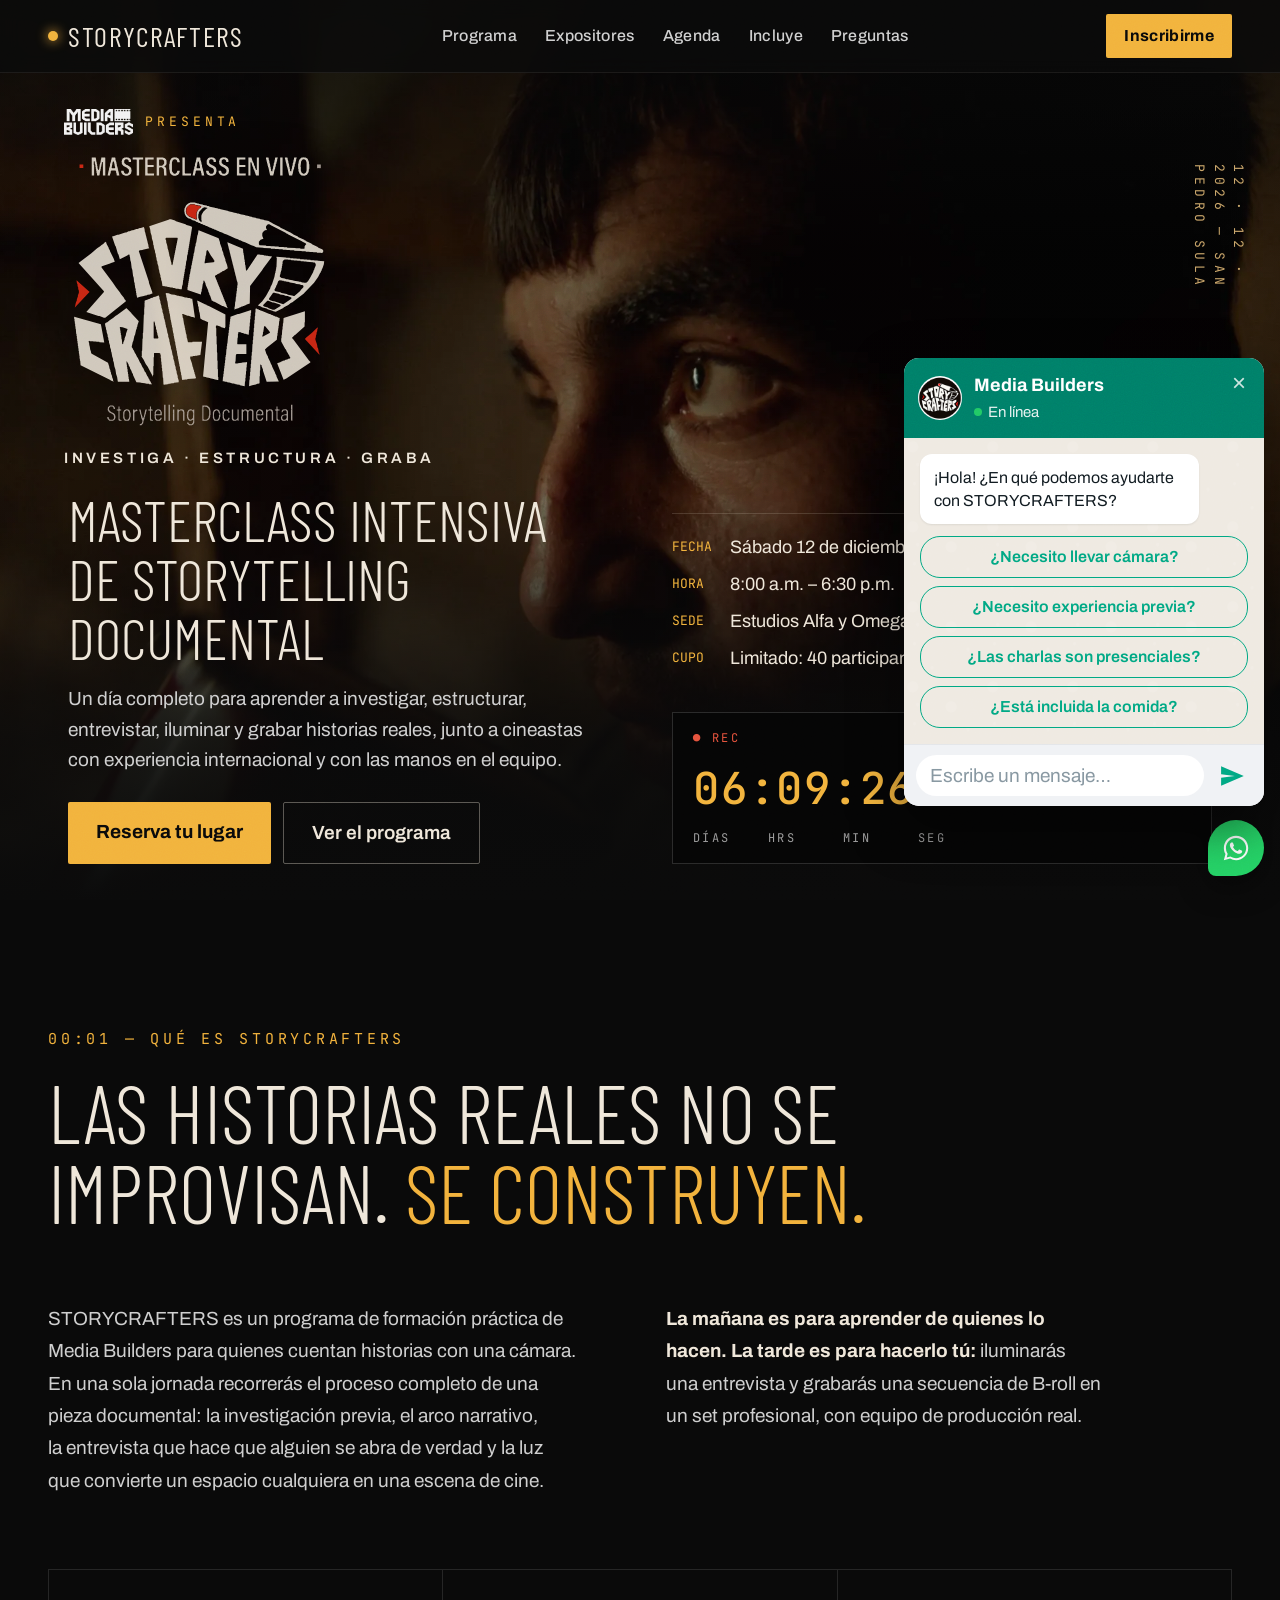
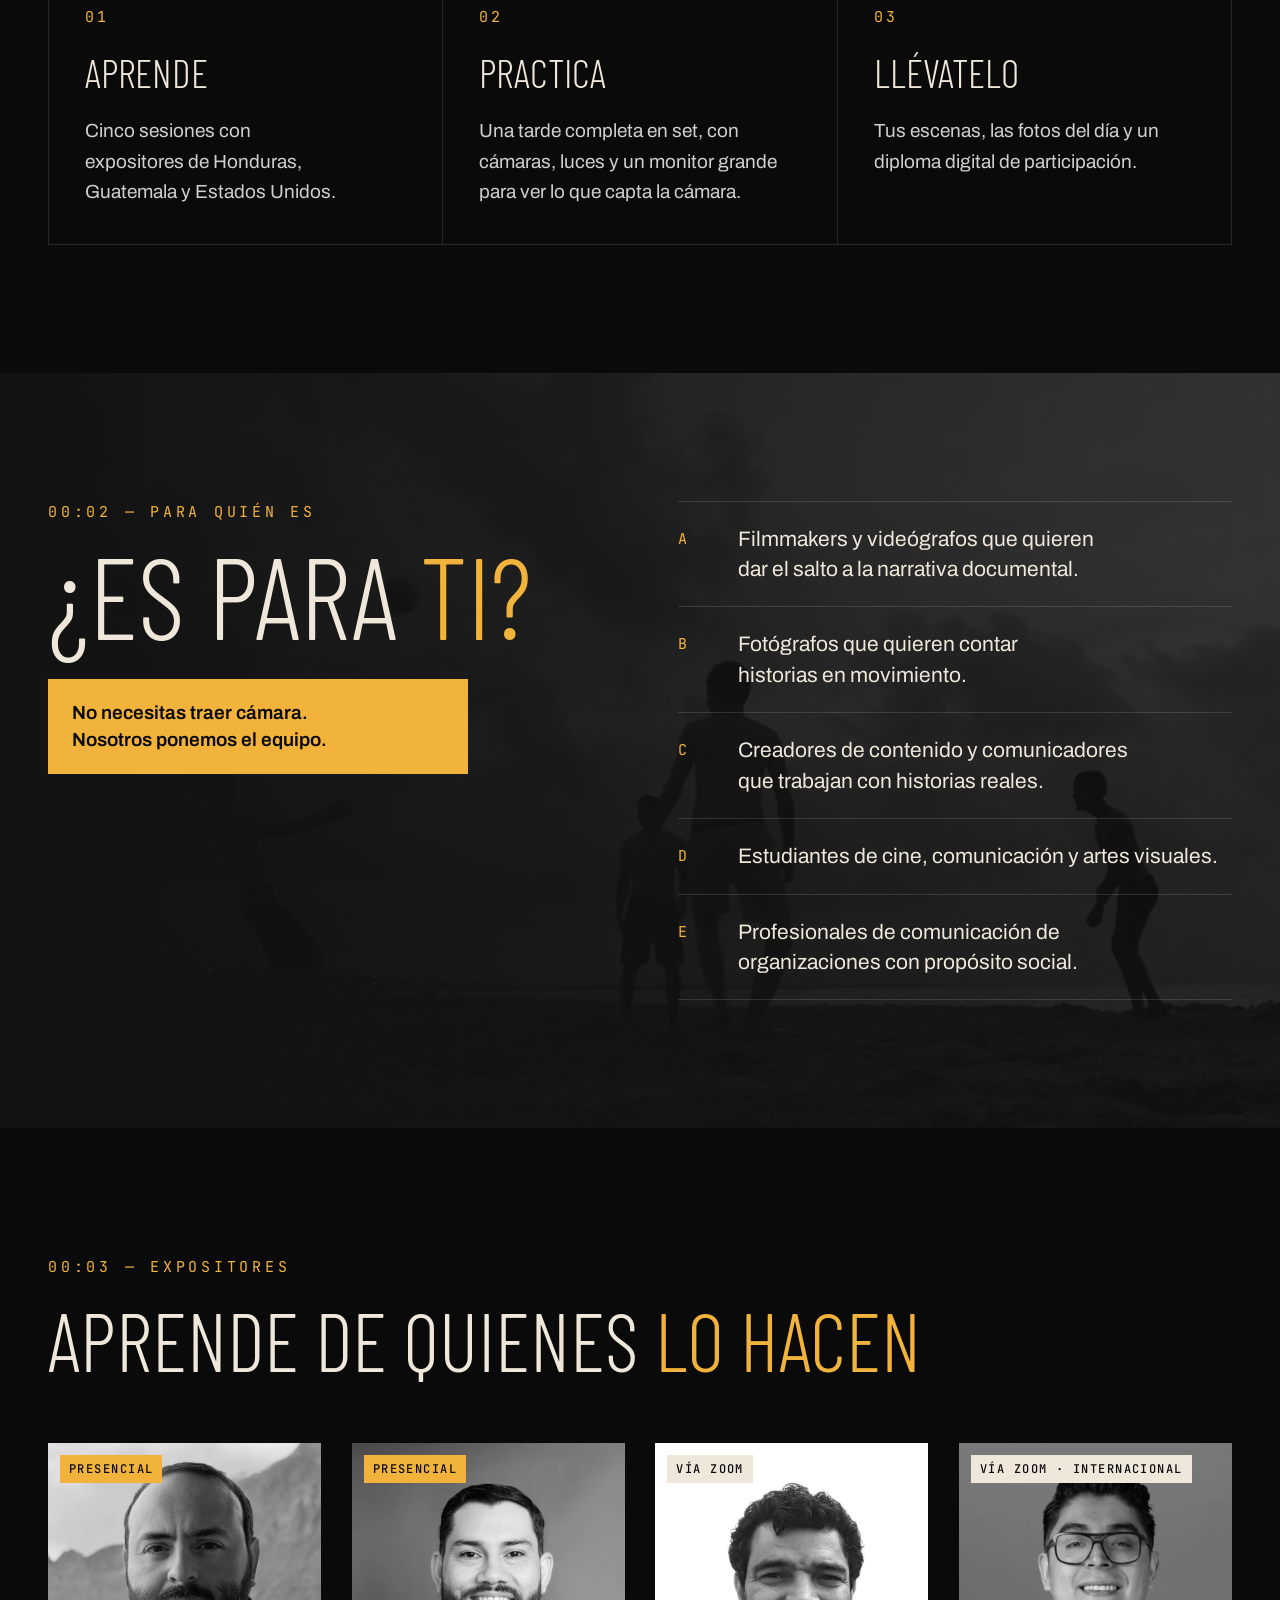
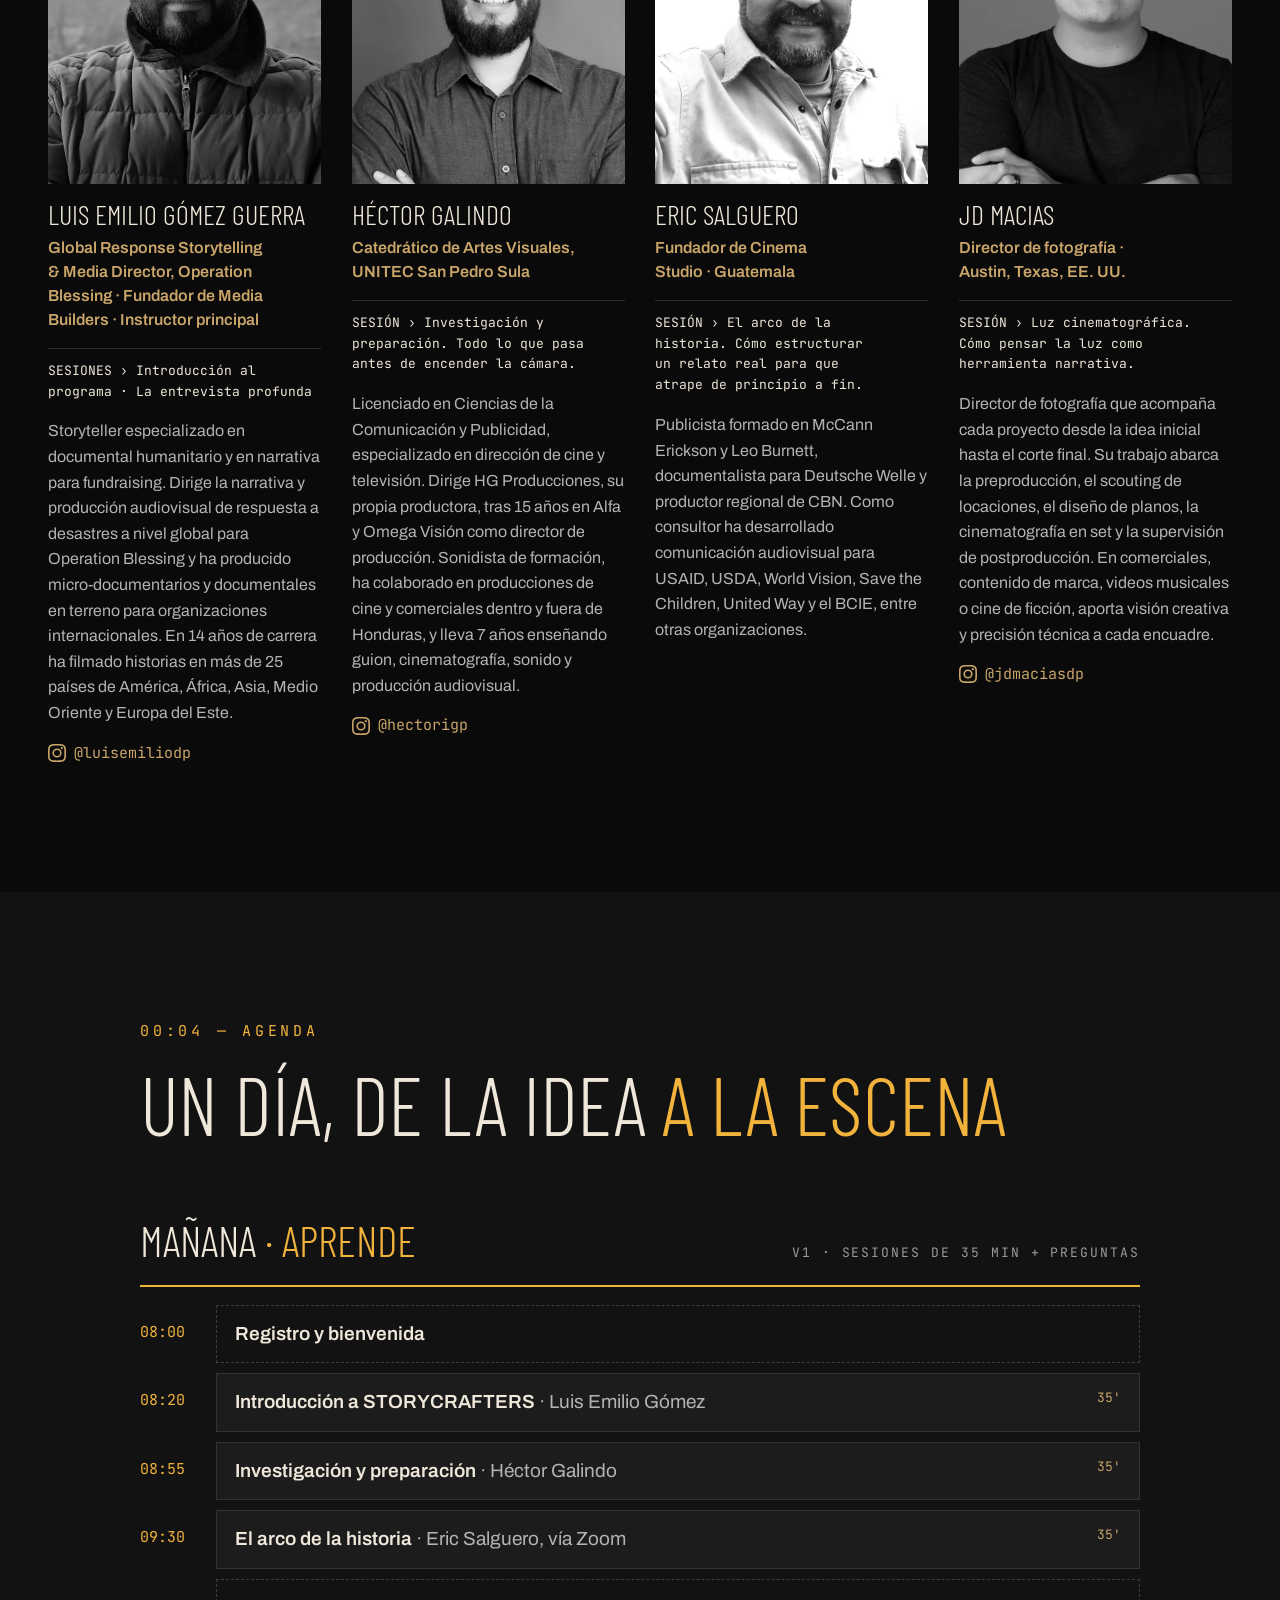
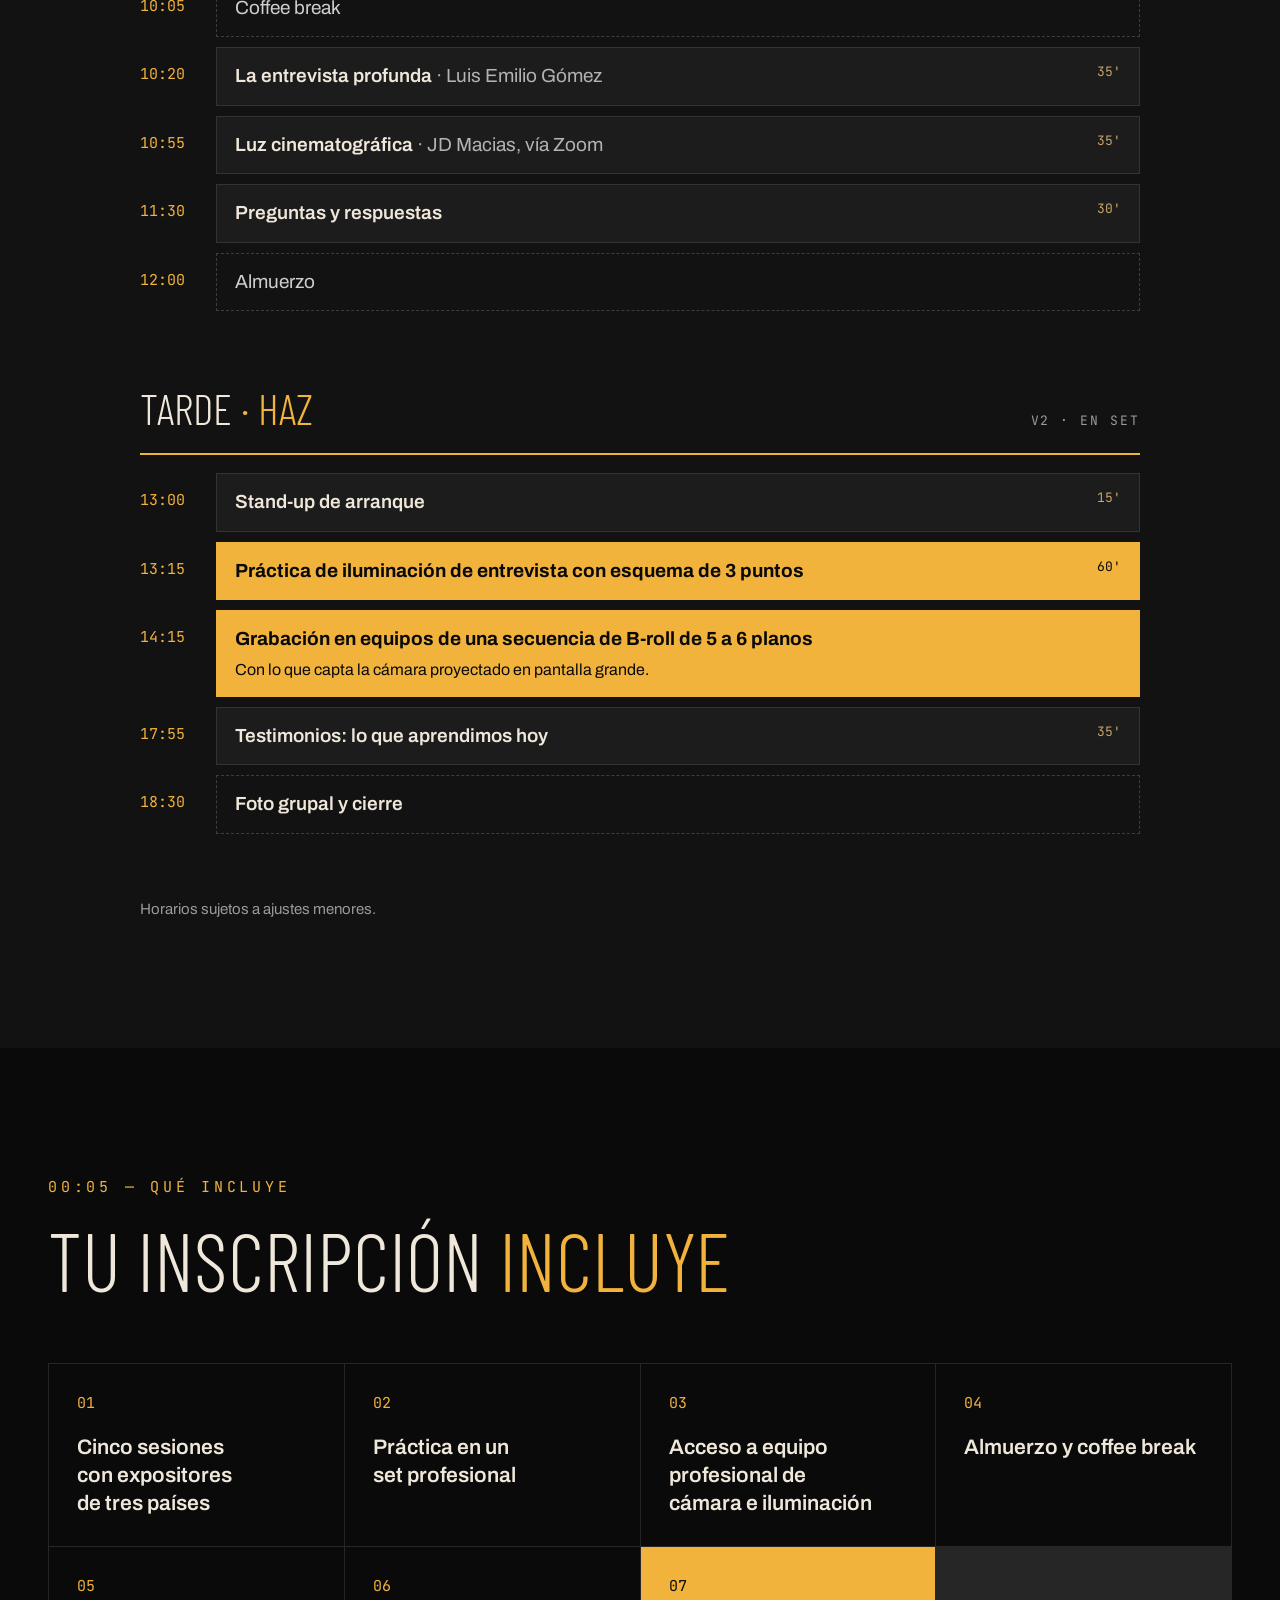
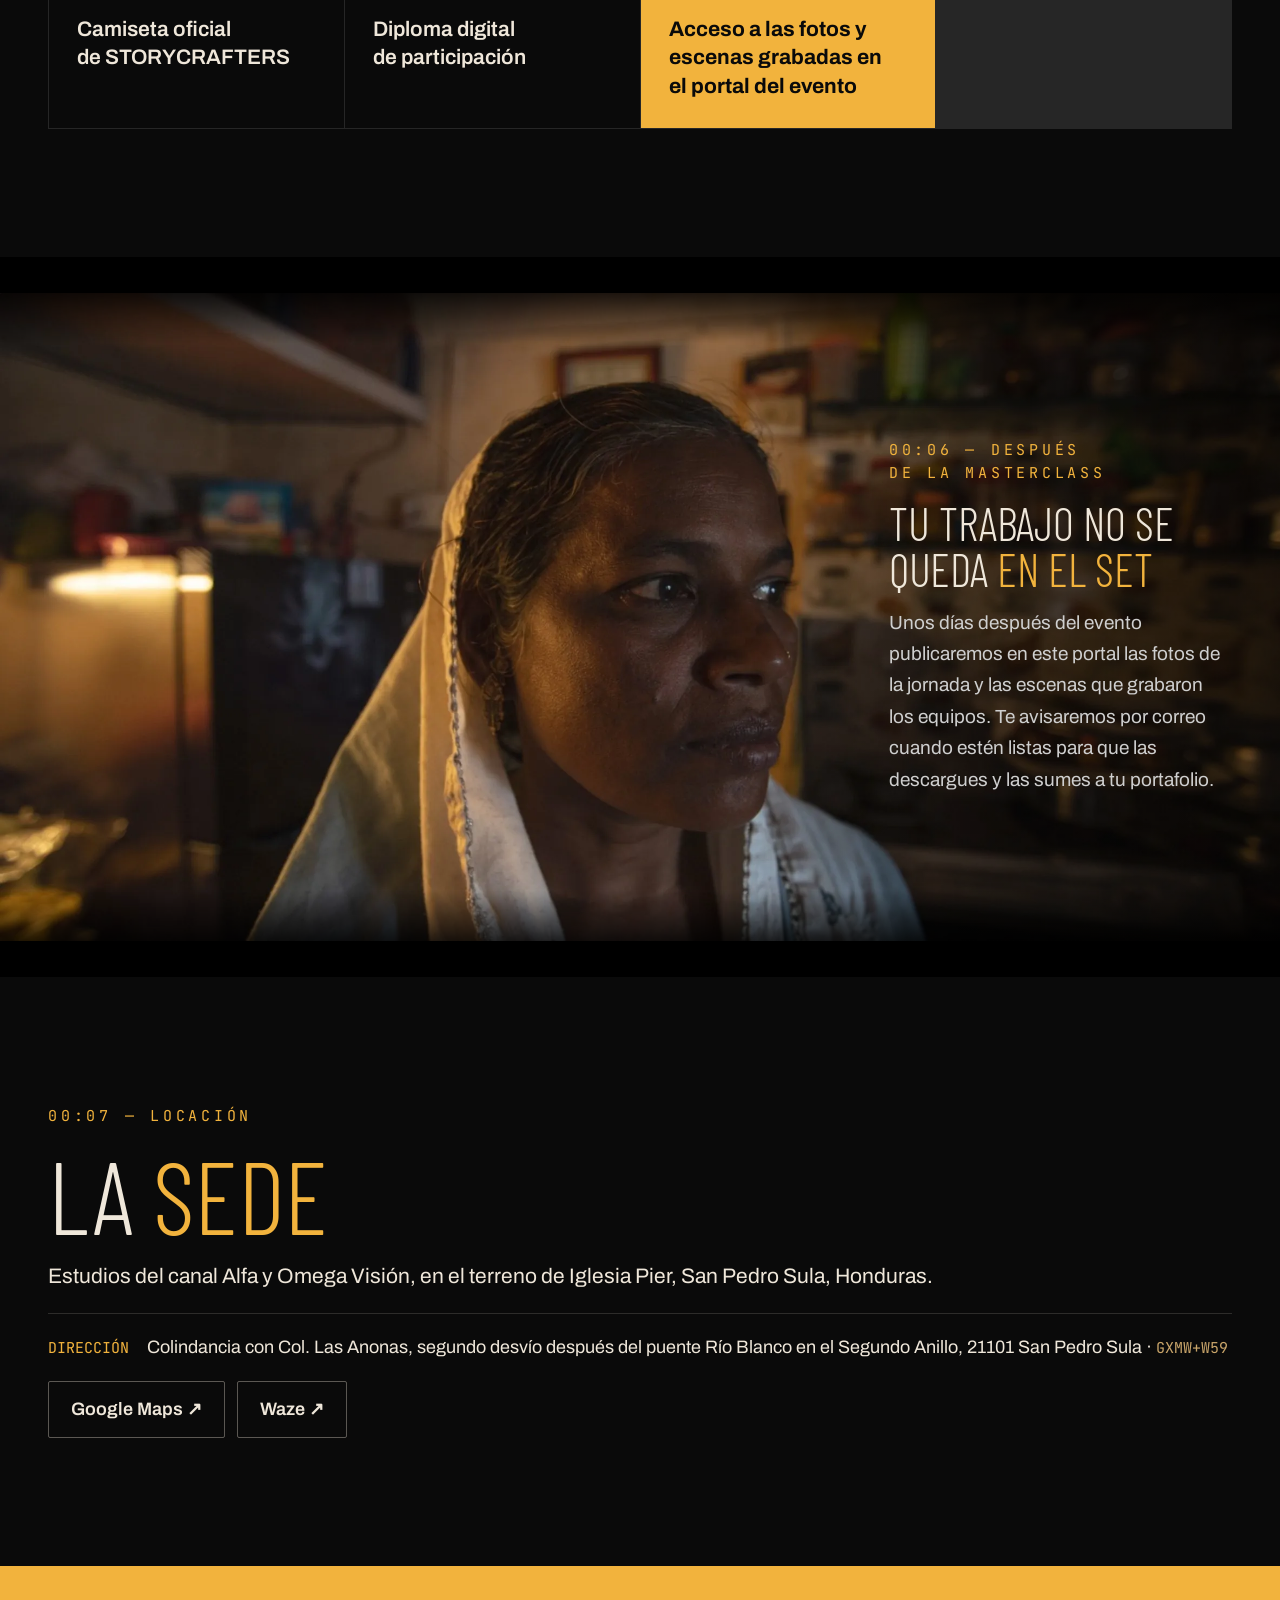
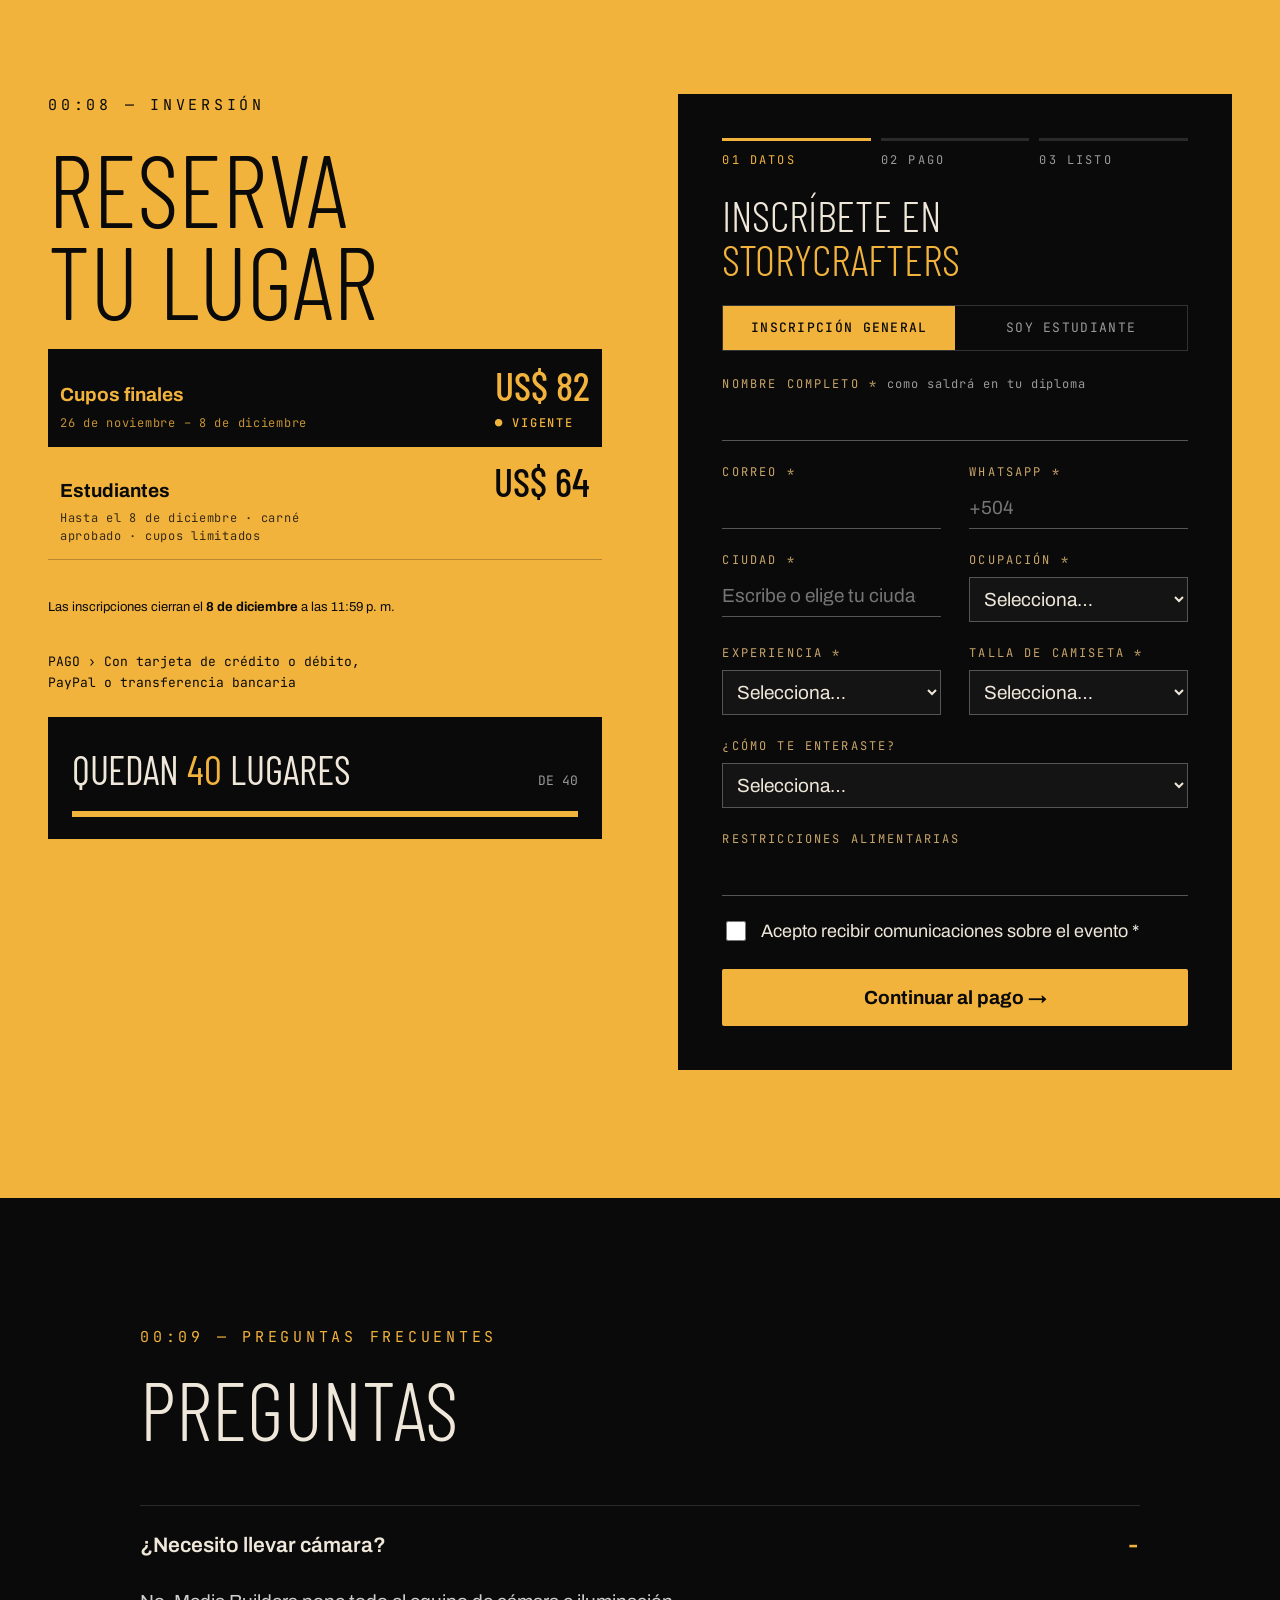
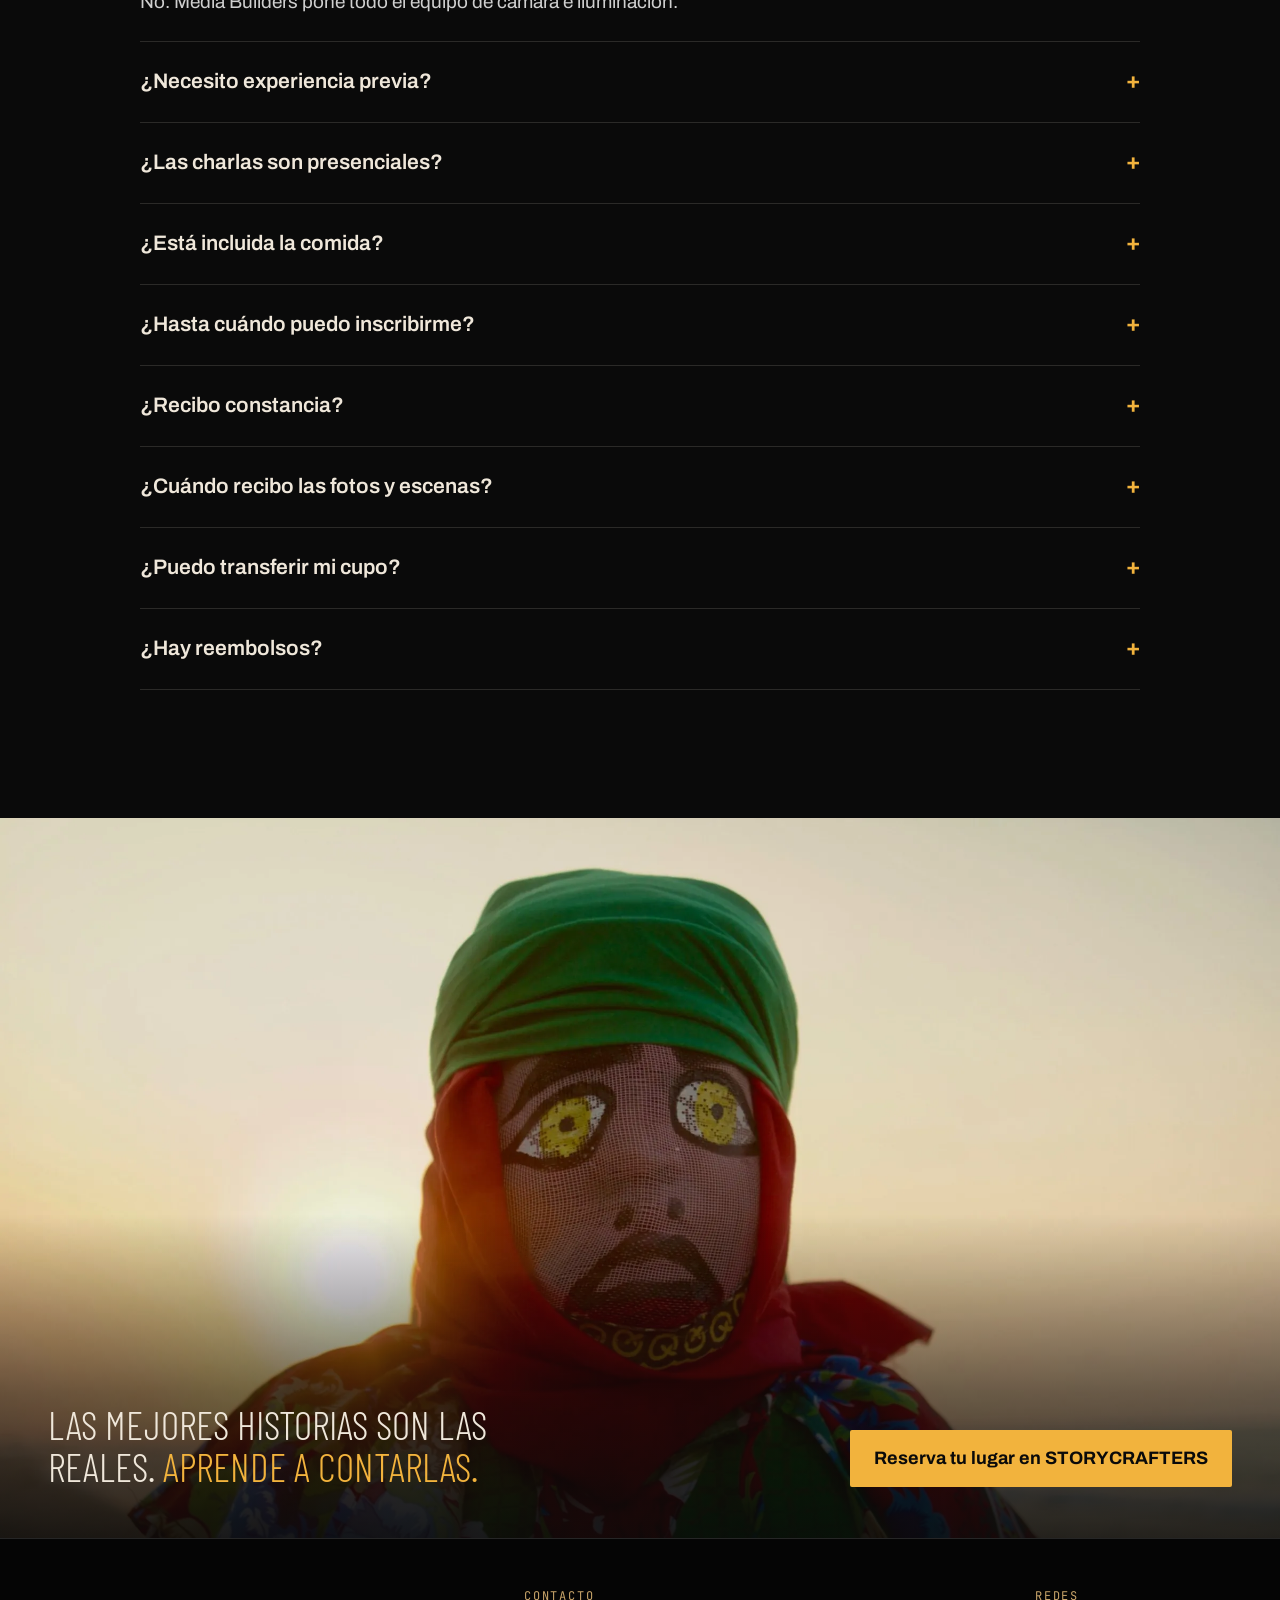
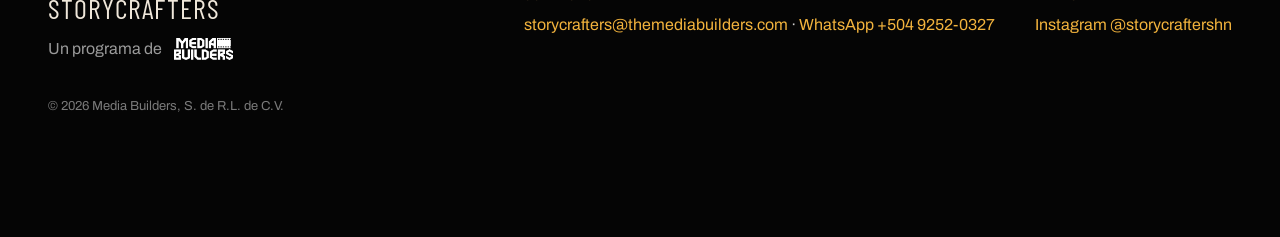
==== site/index.html @ 613be5b1 "feat: registro de 20 min y bloque de preguntas antes del almuerzo" ====
<!DOCTYPE html>
<html lang="es">
<head>
  <meta charset="utf-8">
  <meta name="viewport" content="width=device-width, initial-scale=1">
  <title>STORYCRAFTERS · Masterclass de storytelling documental | Media Builders</title>
  <meta name="description" content="Masterclass intensiva de storytelling documental. Sábado 12 de diciembre de 2026, San Pedro Sula, Honduras. Un programa de Media Builders.">
  <!-- Favicons (paquete en site/assets/favicon/) -->
  <link rel="icon" href="assets/favicon/favicon.ico" sizes="any">
  <link rel="icon" type="image/png" sizes="32x32" href="assets/favicon/favicon-32x32.png">
  <link rel="icon" type="image/png" sizes="16x16" href="assets/favicon/favicon-16x16.png">
  <link rel="apple-touch-icon" href="assets/favicon/apple-touch-icon.png">
  <link rel="manifest" href="assets/favicon/site.webmanifest">
  <meta name="theme-color" content="#0a0a0a">
  <link rel="preconnect" href="https://fonts.googleapis.com">
  <link rel="preconnect" href="https://fonts.gstatic.com" crossorigin>
  <link href="https://fonts.googleapis.com/css2?family=Barlow+Condensed:wght@200;300;400;500&family=Archivo:wght@400;500;600;700&family=JetBrains+Mono:wght@400;500&display=swap" rel="stylesheet">
  <link rel="stylesheet" href="css/styles.css?v=19">
</head>
<body>

<!-- HEADER -->
<header class="header">
  <a href="#top" class="brand">
    <span class="brand__dot"></span>
    <span class="brand__name">STORYCRAFTERS</span>
  </a>
  <nav class="nav">
    <a href="#programa">Programa</a>
    <a href="#expositores">Expositores</a>
    <a href="#agenda">Agenda</a>
    <a href="#incluye">Incluye</a>
    <a href="#preguntas">Preguntas</a>
  </nav>
  <a href="#inscripcion" class="btn btn--primary btn--sm">Inscribirme</a>
</header>

<main>

<!-- HERO -->
<section id="top" class="hero">
  <div class="hero__bg" aria-hidden="true"></div>
  <div class="hero__shade" aria-hidden="true"></div>
  <div class="hero__stage">
    <div class="hero__date">12 · 12 · 2026 — SAN PEDRO SULA</div>

    <div class="hero__presents">
      <div class="hero__presents-row">
        <img src="assets/logo-media-builders.webp" alt="Media Builders">
        <span>presenta</span>
      </div>
      <h1 class="hero__logo-wrap"><img class="hero__logo" src="assets/logo-storycrafters.svg" alt="STORYCRAFTERS — Masterclass en vivo, storytelling documental" width="798" height="850"></h1>
      <div class="hero__tagline">Investiga · Estructura · Graba</div>
    </div>

  </div>

  <div class="hero__info">
    <div class="hero__lead">
      <h2>Masterclass intensiva de storytelling documental</h2>
      <p>Un día completo para aprender a investigar, estructurar, entrevistar, iluminar y grabar historias reales, junto a cineastas con experiencia internacional y con las manos en el equipo.</p>
      <div class="hero__actions">
        <a href="#inscripcion" class="btn btn--primary">Reserva tu lugar</a>
        <a href="#agenda" class="btn btn--ghost">Ver el programa</a>
      </div>
    </div>
    <div class="hero__side">
      <dl class="facts">
        <dt>FECHA</dt><dd>Sábado 12 de diciembre de 2026</dd>
        <dt>HORA</dt><dd>8:00 a.m. – 6:30 p.m.</dd>
        <dt>SEDE</dt><dd>Estudios Alfa y Omega Visión, San Pedro Sula</dd>
        <dt>CUPO</dt><dd>Limitado: 40 participantes</dd>
      </dl>
      <!-- Cuenta regresiva. Hora de Honduras (-06:00, sin horario de verano). -->
      <div class="countdown" data-target="2026-12-12T08:00:00-06:00">
        <div class="countdown__head"><span class="countdown__rec">● REC</span><span>T-MINUS · 12.12.26 08:00</span></div>
        <div class="countdown__time" data-countdown-time>--:--:--:--</div>
        <div class="countdown__units"><span>DÍAS</span><span>HRS</span><span>MIN</span><span>SEG</span></div>
      </div>
    </div>
  </div>
</section>

<!-- QUÉ ES -->
<section id="programa" class="section">
  <div class="container about">
    <div class="stack about__head">
      <div class="eyebrow">00:01 — QUÉ ES STORYCRAFTERS</div>
      <h2 class="h2">Las historias reales no se improvisan. <span class="hl">Se construyen.</span></h2>
    </div>
    <div class="about__text">
      <p>STORYCRAFTERS es un programa de formación práctica de Media Builders para quienes cuentan historias con una cámara. En una sola jornada recorrerás el proceso completo de una pieza documental: la investigación previa, el arco narrativo, la entrevista que hace que alguien se abra de verdad y la luz que convierte un espacio cualquiera en una escena de cine.</p>
      <p><strong>La mañana es para aprender de quienes lo hacen. La tarde es para hacerlo tú:</strong> iluminarás una entrevista y grabarás una secuencia de B-roll en un set profesional, con equipo de producción real.</p>
    </div>
    <div class="cells">
      <div class="cell cell--pillar">
        <span class="mono-label">01</span>
        <h3 class="h3">Aprende</h3>
        <p>Cinco sesiones con expositores de Honduras, Guatemala y Estados Unidos.</p>
      </div>
      <div class="cell cell--pillar">
        <span class="mono-label">02</span>
        <h3 class="h3">Practica</h3>
        <p>Una tarde completa en set, con cámaras, luces y un monitor grande para ver lo que capta la cámara.</p>
      </div>
      <div class="cell cell--pillar">
        <span class="mono-label">03</span>
        <h3 class="h3">Llévatelo</h3>
        <p>Tus escenas, las fotos del día y un diploma digital de participación.</p>
      </div>
    </div>
  </div>
</section>

<!-- PARA QUIÉN -->
<section class="section audience">
  <div class="audience__bg" aria-hidden="true"></div>
  <div class="audience__shade" aria-hidden="true"></div>
  <div class="container audience__grid">
    <div class="stack">
      <div class="eyebrow">00:02 — PARA QUIÉN ES</div>
      <h2 class="h2 h2--xl">¿Es para <span class="hl">ti?</span></h2>
      <div class="audience__note">No necesitas traer cámara. Nosotros ponemos el equipo.</div>
    </div>
    <ul class="audience__list">
      <li><span class="mono-label">A</span><span>Filmmakers y videógrafos que quieren dar el salto a la narrativa documental.</span></li>
      <li><span class="mono-label">B</span><span>Fotógrafos que quieren contar historias en movimiento.</span></li>
      <li><span class="mono-label">C</span><span>Creadores de contenido y comunicadores que trabajan con historias reales.</span></li>
      <li><span class="mono-label">D</span><span>Estudiantes de cine, comunicación y artes visuales.</span></li>
      <li><span class="mono-label">E</span><span>Profesionales de comunicación de organizaciones con propósito social.</span></li>
    </ul>
  </div>
</section>

<!-- EXPOSITORES -->
<section id="expositores" class="section">
  <div class="container section--stack">
    <div class="stack">
      <div class="eyebrow">00:03 — EXPOSITORES</div>
      <h2 class="h2">Aprende de quienes <span class="hl">lo hacen</span></h2>
    </div>
    <div class="speakers">

      <article class="speaker">
        <div class="speaker__photo">
          <img src="assets/luis-emilio-v3.webp" alt="Luis Emilio Gómez Guerra">
          <span class="badge">PRESENCIAL</span>
        </div>
        <div class="speaker__id">
          <h3 class="speaker__name">Luis Emilio Gómez Guerra</h3>
          <div class="speaker__role">Global Response Storytelling &amp; Media Director, Operation Blessing · Fundador de Media Builders · Instructor principal</div>
        </div>
        <div class="speaker__sessions">SESIONES › Introducción al programa · La entrevista profunda</div>
        <p class="speaker__bio">Storyteller especializado en documental humanitario y en narrativa para fundraising. Dirige la narrativa y producción audiovisual de respuesta a desastres a nivel global para Operation Blessing y ha producido micro-documentarios y documentales en terreno para organizaciones internacionales. En 14 años de carrera ha filmado historias en más de 25 países de América, África, Asia, Medio Oriente y Europa del Este.</p>
        <a class="speaker__ig" href="https://www.instagram.com/luisemiliodp/" target="_blank" rel="noopener" aria-label="Instagram de @luisemiliodp"><svg viewBox="0 0 24 24" width="18" height="18" aria-hidden="true" focusable="false"><path fill="currentColor" d="M12 2.16c3.2 0 3.58.01 4.85.07 1.17.05 1.8.25 2.23.41.56.22.96.48 1.38.9.42.42.68.82.9 1.38.16.42.36 1.06.41 2.23.06 1.27.07 1.65.07 4.85s-.01 3.58-.07 4.85c-.05 1.17-.25 1.8-.41 2.23-.22.56-.48.96-.9 1.38-.42.42-.82.68-1.38.9-.42.16-1.06.36-2.23.41-1.27.06-1.65.07-4.85.07s-3.58-.01-4.85-.07c-1.17-.05-1.8-.25-2.23-.41a3.72 3.72 0 0 1-1.38-.9 3.72 3.72 0 0 1-.9-1.38c-.16-.42-.36-1.06-.41-2.23C2.17 15.58 2.16 15.2 2.16 12s.01-3.58.07-4.85c.05-1.17.25-1.8.41-2.23.22-.56.48-.96.9-1.38.42-.42.82-.68 1.38-.9.42-.16 1.06-.36 2.23-.41C8.42 2.17 8.8 2.16 12 2.16M12 0C8.74 0 8.33.01 7.05.07 5.78.13 4.9.33 4.14.63a5.88 5.88 0 0 0-2.13 1.38A5.88 5.88 0 0 0 .63 4.14C.33 4.9.13 5.78.07 7.05.01 8.33 0 8.74 0 12s.01 3.67.07 4.95c.06 1.27.26 2.15.56 2.91.3.79.72 1.46 1.38 2.13.67.66 1.34 1.08 2.13 1.38.76.3 1.64.5 2.91.56C8.33 23.99 8.74 24 12 24s3.67-.01 4.95-.07c1.27-.06 2.15-.26 2.91-.56a5.88 5.88 0 0 0 2.13-1.38 5.88 5.88 0 0 0 1.38-2.13c.3-.76.5-1.64.56-2.91.06-1.28.07-1.69.07-4.95s-.01-3.67-.07-4.95c-.06-1.27-.26-2.15-.56-2.91a5.88 5.88 0 0 0-1.38-2.13A5.88 5.88 0 0 0 19.86.63C19.1.33 18.22.13 16.95.07 15.67.01 15.26 0 12 0Zm0 5.84a6.16 6.16 0 1 0 0 12.32 6.16 6.16 0 0 0 0-12.32ZM12 16a4 4 0 1 1 0-8 4 4 0 0 1 0 8Zm6.4-11.85a1.44 1.44 0 1 0 0 2.88 1.44 1.44 0 0 0 0-2.88Z"/></svg><span>@luisemiliodp</span></a>
      </article>

      <article class="speaker">
        <div class="speaker__photo">
          <img src="assets/hector-galindo-v3.webp" alt="Héctor Galindo">
          <span class="badge">PRESENCIAL</span>
        </div>
        <div class="speaker__id">
          <h3 class="speaker__name">Héctor Galindo</h3>
          <div class="speaker__role">Catedrático de Artes Visuales, UNITEC San Pedro Sula</div>
        </div>
        <div class="speaker__sessions">SESIÓN › Investigación y preparación. Todo lo que pasa antes de encender la cámara.</div>
        <p class="speaker__bio">Licenciado en Ciencias de la Comunicación y Publicidad, especializado en dirección de cine y televisión. Dirige HG Producciones, su propia productora, tras 15 años en Alfa y Omega Visión como director de producción. Sonidista de formación, ha colaborado en producciones de cine y comerciales dentro y fuera de Honduras, y lleva 7 años enseñando guion, cinematografía, sonido y producción audiovisual.</p>
        <a class="speaker__ig" href="https://www.instagram.com/hectorigp/" target="_blank" rel="noopener" aria-label="Instagram de @hectorigp"><svg viewBox="0 0 24 24" width="18" height="18" aria-hidden="true" focusable="false"><path fill="currentColor" d="M12 2.16c3.2 0 3.58.01 4.85.07 1.17.05 1.8.25 2.23.41.56.22.96.48 1.38.9.42.42.68.82.9 1.38.16.42.36 1.06.41 2.23.06 1.27.07 1.65.07 4.85s-.01 3.58-.07 4.85c-.05 1.17-.25 1.8-.41 2.23-.22.56-.48.96-.9 1.38-.42.42-.82.68-1.38.9-.42.16-1.06.36-2.23.41-1.27.06-1.65.07-4.85.07s-3.58-.01-4.85-.07c-1.17-.05-1.8-.25-2.23-.41a3.72 3.72 0 0 1-1.38-.9 3.72 3.72 0 0 1-.9-1.38c-.16-.42-.36-1.06-.41-2.23C2.17 15.58 2.16 15.2 2.16 12s.01-3.58.07-4.85c.05-1.17.25-1.8.41-2.23.22-.56.48-.96.9-1.38.42-.42.82-.68 1.38-.9.42-.16 1.06-.36 2.23-.41C8.42 2.17 8.8 2.16 12 2.16M12 0C8.74 0 8.33.01 7.05.07 5.78.13 4.9.33 4.14.63a5.88 5.88 0 0 0-2.13 1.38A5.88 5.88 0 0 0 .63 4.14C.33 4.9.13 5.78.07 7.05.01 8.33 0 8.74 0 12s.01 3.67.07 4.95c.06 1.27.26 2.15.56 2.91.3.79.72 1.46 1.38 2.13.67.66 1.34 1.08 2.13 1.38.76.3 1.64.5 2.91.56C8.33 23.99 8.74 24 12 24s3.67-.01 4.95-.07c1.27-.06 2.15-.26 2.91-.56a5.88 5.88 0 0 0 2.13-1.38 5.88 5.88 0 0 0 1.38-2.13c.3-.76.5-1.64.56-2.91.06-1.28.07-1.69.07-4.95s-.01-3.67-.07-4.95c-.06-1.27-.26-2.15-.56-2.91a5.88 5.88 0 0 0-1.38-2.13A5.88 5.88 0 0 0 19.86.63C19.1.33 18.22.13 16.95.07 15.67.01 15.26 0 12 0Zm0 5.84a6.16 6.16 0 1 0 0 12.32 6.16 6.16 0 0 0 0-12.32ZM12 16a4 4 0 1 1 0-8 4 4 0 0 1 0 8Zm6.4-11.85a1.44 1.44 0 1 0 0 2.88 1.44 1.44 0 0 0 0-2.88Z"/></svg><span>@hectorigp</span></a>
      </article>

      <article class="speaker">
        <div class="speaker__photo">
          <img src="assets/eric-salguero-v3.webp" alt="Eric Salguero">
          <span class="badge badge--zoom">VÍA ZOOM</span>
        </div>
        <div class="speaker__id">
          <h3 class="speaker__name">Eric Salguero</h3>
          <div class="speaker__role">Fundador de Cinema Studio · Guatemala</div>
        </div>
        <div class="speaker__sessions">SESIÓN › El arco de la historia. Cómo estructurar un relato real para que atrape de principio a fin.</div>
        <p class="speaker__bio">Publicista formado en McCann Erickson y Leo Burnett, documentalista para Deutsche Welle y productor regional de CBN. Como consultor ha desarrollado comunicación audiovisual para USAID, USDA, World Vision, Save the Children, United Way y el BCIE, entre otras organizaciones.</p>
      </article>

      <article class="speaker">
        <div class="speaker__photo">
          <img src="assets/jd-macias-v3.webp" alt="JD Macias">
          <span class="badge badge--zoom">VÍA ZOOM · INTERNACIONAL</span>
        </div>
        <div class="speaker__id">
          <h3 class="speaker__name">JD Macias</h3>
          <div class="speaker__role">Director de fotografía · Austin, Texas, EE. UU.</div>
        </div>
        <div class="speaker__sessions">SESIÓN › Luz cinematográfica. Cómo pensar la luz como herramienta narrativa.</div>
        <p class="speaker__bio">Director de fotografía que acompaña cada proyecto desde la idea inicial hasta el corte final. Su trabajo abarca la preproducción, el scouting de locaciones, el diseño de planos, la cinematografía en set y la supervisión de postproducción. En comerciales, contenido de marca, videos musicales o cine de ficción, aporta visión creativa y precisión técnica a cada encuadre.</p>
        <a class="speaker__ig" href="https://www.instagram.com/jdmaciasdp/" target="_blank" rel="noopener" aria-label="Instagram de @jdmaciasdp"><svg viewBox="0 0 24 24" width="18" height="18" aria-hidden="true" focusable="false"><path fill="currentColor" d="M12 2.16c3.2 0 3.58.01 4.85.07 1.17.05 1.8.25 2.23.41.56.22.96.48 1.38.9.42.42.68.82.9 1.38.16.42.36 1.06.41 2.23.06 1.27.07 1.65.07 4.85s-.01 3.58-.07 4.85c-.05 1.17-.25 1.8-.41 2.23-.22.56-.48.96-.9 1.38-.42.42-.82.68-1.38.9-.42.16-1.06.36-2.23.41-1.27.06-1.65.07-4.85.07s-3.58-.01-4.85-.07c-1.17-.05-1.8-.25-2.23-.41a3.72 3.72 0 0 1-1.38-.9 3.72 3.72 0 0 1-.9-1.38c-.16-.42-.36-1.06-.41-2.23C2.17 15.58 2.16 15.2 2.16 12s.01-3.58.07-4.85c.05-1.17.25-1.8.41-2.23.22-.56.48-.96.9-1.38.42-.42.82-.68 1.38-.9.42-.16 1.06-.36 2.23-.41C8.42 2.17 8.8 2.16 12 2.16M12 0C8.74 0 8.33.01 7.05.07 5.78.13 4.9.33 4.14.63a5.88 5.88 0 0 0-2.13 1.38A5.88 5.88 0 0 0 .63 4.14C.33 4.9.13 5.78.07 7.05.01 8.33 0 8.74 0 12s.01 3.67.07 4.95c.06 1.27.26 2.15.56 2.91.3.79.72 1.46 1.38 2.13.67.66 1.34 1.08 2.13 1.38.76.3 1.64.5 2.91.56C8.33 23.99 8.74 24 12 24s3.67-.01 4.95-.07c1.27-.06 2.15-.26 2.91-.56a5.88 5.88 0 0 0 2.13-1.38 5.88 5.88 0 0 0 1.38-2.13c.3-.76.5-1.64.56-2.91.06-1.28.07-1.69.07-4.95s-.01-3.67-.07-4.95c-.06-1.27-.26-2.15-.56-2.91a5.88 5.88 0 0 0-1.38-2.13A5.88 5.88 0 0 0 19.86.63C19.1.33 18.22.13 16.95.07 15.67.01 15.26 0 12 0Zm0 5.84a6.16 6.16 0 1 0 0 12.32 6.16 6.16 0 0 0 0-12.32ZM12 16a4 4 0 1 1 0-8 4 4 0 0 1 0 8Zm6.4-11.85a1.44 1.44 0 1 0 0 2.88 1.44 1.44 0 0 0 0-2.88Z"/></svg><span>@jdmaciasdp</span></a>
      </article>

    </div>
  </div>
</section>

<!-- AGENDA -->
<section id="agenda" class="section section--alt">
  <div class="container container--narrow section--stack">
    <div class="stack">
      <div class="eyebrow">00:04 — AGENDA</div>
      <h2 class="h2">Un día, de la idea <span class="hl">a la escena</span></h2>
    </div>

    <!-- Hora "--:--" = horario por definir. Para fijarla, escribir la hora y agregar la clase row__time--set -->
    <div class="agenda">
      <div class="agenda__head">
        <h3>Mañana <span class="hl">· Aprende</span></h3>
        <span>V1 · SESIONES DE 35 MIN + PREGUNTAS</span>
      </div>
      <div class="row"><span class="row__time row__time--set">08:00</span><div class="row__body row__body--break"><strong>Registro y bienvenida</strong></div></div>
      <div class="row"><span class="row__time row__time--set">08:20</span><div class="row__body"><span><strong>Introducción a STORYCRAFTERS</strong><span class="row__who"> · Luis Emilio Gómez</span></span><span class="row__dur">35'</span></div></div>
      <div class="row"><span class="row__time row__time--set">08:55</span><div class="row__body"><span><strong>Investigación y preparación</strong><span class="row__who"> · Héctor Galindo</span></span><span class="row__dur">35'</span></div></div>
      <div class="row"><span class="row__time row__time--set">09:30</span><div class="row__body"><span><strong>El arco de la historia</strong><span class="row__who"> · Eric Salguero, vía Zoom</span></span><span class="row__dur">35'</span></div></div>
      <div class="row"><span class="row__time row__time--set">10:05</span><div class="row__body row__body--break">Coffee break</div></div>
      <div class="row"><span class="row__time row__time--set">10:20</span><div class="row__body"><span><strong>La entrevista profunda</strong><span class="row__who"> · Luis Emilio Gómez</span></span><span class="row__dur">35'</span></div></div>
      <div class="row"><span class="row__time row__time--set">10:55</span><div class="row__body"><span><strong>Luz cinematográfica</strong><span class="row__who"> · JD Macias, vía Zoom</span></span><span class="row__dur">35'</span></div></div>
      <div class="row"><span class="row__time row__time--set">11:30</span><div class="row__body"><strong>Preguntas y respuestas</strong><span class="row__dur">30'</span></div></div>
      <div class="row"><span class="row__time row__time--set">12:00</span><div class="row__body row__body--break">Almuerzo</div></div>
    </div>

    <div class="agenda">
      <div class="agenda__head">
        <h3>Tarde <span class="hl">· Haz</span></h3>
        <span>V2 · EN SET</span>
      </div>
      <div class="row"><span class="row__time row__time--set">13:00</span><div class="row__body"><strong>Stand-up de arranque</strong><span class="row__dur">15'</span></div></div>
      <div class="row"><span class="row__time row__time--set">13:15</span><div class="row__body row__body--practice"><strong>Práctica de iluminación de entrevista con esquema de 3 puntos</strong><span class="row__dur">60'</span></div></div>
      <div class="row"><span class="row__time row__time--set">14:15</span><div class="row__body row__body--practice row__body--column"><strong>Grabación en equipos de una secuencia de B-roll de 5 a 6 planos</strong><span>Con lo que capta la cámara proyectado en pantalla grande.</span></div></div>
      <div class="row"><span class="row__time row__time--set">17:55</span><div class="row__body"><strong>Testimonios: lo que aprendimos hoy</strong><span class="row__dur">35'</span></div></div>
      <div class="row"><span class="row__time row__time--set">18:30</span><div class="row__body row__body--break"><strong>Foto grupal y cierre</strong></div></div>
    </div>
    <p class="agenda__note">Horarios sujetos a ajustes menores.</p>
  </div>
</section>

<!-- QUÉ INCLUYE -->
<section id="incluye" class="section">
  <div class="container section--stack">
    <div class="stack">
      <div class="eyebrow">00:05 — QUÉ INCLUYE</div>
      <h2 class="h2">Tu inscripción <span class="hl">incluye</span></h2>
    </div>
    <div class="cells">
      <div class="cell cell--include"><span class="mono-label">01</span><span>Cinco sesiones con expositores de tres países</span></div>
      <div class="cell cell--include"><span class="mono-label">02</span><span>Práctica en un set profesional</span></div>
      <div class="cell cell--include"><span class="mono-label">03</span><span>Acceso a equipo profesional de cámara e iluminación</span></div>
      <div class="cell cell--include"><span class="mono-label">04</span><span>Almuerzo y coffee break</span></div>
      <div class="cell cell--include"><span class="mono-label">05</span><span>Camiseta oficial de STORYCRAFTERS</span></div>
      <div class="cell cell--include"><span class="mono-label">06</span><span>Diploma digital de participación</span></div>
      <div class="cell cell--include cell--accent"><span class="mono-label">07</span><span>Acceso a las fotos y escenas grabadas en el portal del evento</span></div>
    </div>
  </div>
</section>

<!-- DESPUÉS DE LA MASTERCLASS -->
<section class="after">
  <div class="after__img" aria-hidden="true"></div>
  <div class="after__shade" aria-hidden="true"></div>
  <div class="after__content">
    <div class="after__text">
      <div class="eyebrow">00:06 — DESPUÉS DE LA MASTERCLASS</div>
      <h2 class="h2 h2--sm">Tu trabajo no se queda <span class="hl">en el set</span></h2>
      <p>Unos días después del evento publicaremos en este portal las fotos de la jornada y las escenas que grabaron los equipos. Te avisaremos por correo cuando estén listas para que las descargues y las sumes a tu portafolio.</p>
    </div>
  </div>
</section>

<!-- SEDE -->
<section class="section">
  <div class="container venue">
    <div class="stack">
      <div class="eyebrow">00:07 — LOCACIÓN</div>
      <h2 class="h2 h2--lg">La <span class="hl">sede</span></h2>
      <p class="venue__lead">Estudios del canal Alfa y Omega Visión, en el terreno de Iglesia Pier, San Pedro Sula, Honduras.</p>
      <div class="venue__address">
        <span class="mono-label">DIRECCIÓN</span>
        <span>Colindancia con Col. Las Anonas, segundo desvío después del puente Río Blanco en el Segundo Anillo, 21101 San Pedro Sula · <span class="venue__code">GXMW+W59</span></span>
      </div>
      <div class="venue__nav">
        <a href="https://maps.google.com/?cid=7892904626415519813" target="_blank" rel="noopener" class="btn btn--ghost">Google Maps ↗</a>
        <a href="https://www.waze.com/live-map/directions?to=ll.15.535878%2C-88.0068089" target="_blank" rel="noopener" class="btn btn--ghost">Waze ↗</a>
      </div>
    </div>
  </div>
</section>

<!-- INVERSIÓN + INSCRIPCIÓN -->
<section id="inscripcion" class="section signup">
  <div class="container signup__grid">

    <div class="signup__col">
      <div class="eyebrow" style="color:inherit">00:08 — INVERSIÓN</div>
      <h2 class="h2 h2--lg">Reserva tu lugar</h2>

      <!-- Tarifas. data-end = momento en que la tarifa deja de estar vigente (hora Honduras, -06:00).
           El script marca solo cuál es la vigente y cuáles están cerradas; data-start es el texto del aviso "Sube a ...". -->
      <div class="tiers">
        <div class="tier" data-end="2026-11-06T00:00:00-06:00">
          <span class="tier__name">Early Bird</span>
          <span class="tier__price">US$ 64</span>
          <span class="tier__when">Hasta el 5 de noviembre</span>
          <span class="tier__tag"></span>
        </div>
        <div class="tier" data-end="2026-11-26T00:00:00-06:00" data-start="6 de noviembre">
          <span class="tier__name">Regular</span>
          <span class="tier__price">US$ 72</span>
          <span class="tier__when">6 – 25 de noviembre</span>
          <span class="tier__tag"></span>
        </div>
        <div class="tier" data-end="2026-12-09T00:00:00-06:00" data-start="26 de noviembre">
          <span class="tier__name">Cupos finales</span>
          <span class="tier__price">US$ 82</span>
          <span class="tier__when">26 de noviembre – 8 de diciembre</span>
          <span class="tier__tag"></span>
        </div>
        <div class="tier">
          <span class="tier__name">Estudiantes</span>
          <span class="tier__price">US$ 64</span>
          <span class="tier__when">Hasta el 8 de diciembre · carné aprobado · cupos limitados</span>
          <span class="tier__tag"></span>
        </div>
      </div>

      <p class="tiers__cierre">Las inscripciones cierran el <b>8 de diciembre</b> a las 11:59 p.&nbsp;m.</p>

      <div class="notice" id="next-price" hidden><span class="notice__tag">AVISO</span><span data-notice-text></span></div>

      <div class="pay-note">PAGO › Con tarjeta de crédito o débito, PayPal o transferencia bancaria</div>

      <!-- CUPOS: editar a mano por ahora. En producción debería venir de las inscripciones confirmadas.
           El ancho de la barra = lugares disponibles / 40. -->
      <div class="spots">
        <div class="spots__row">
          <span class="spots__label">Quedan <span class="hl" data-spots-left>40</span> lugares</span>
          <span class="spots__of">DE 40</span>
        </div>
        <div class="spots__bar"><div data-spots-bar style="width:100%"></div></div>
      </div>
    </div>

    <!-- INSCRIPCIÓN EN 3 PASOS (js/inscripcion.js).
         data-apps-script-url: URL de la aplicación web de Apps Script (termina en /exec); ver backend/LEEME.md.
         data-paypal-client-id: Client ID de la app de PayPal (es público; el Secret va solo en Apps Script).
         Sin URL: en localhost funciona en modo demo; publicado muestra "la inscripción abre pronto".
         data-paypal-botones: botones de pago guardados en PayPal (Enlaces y botones de pago), uno por tarifa:
         id de la tarifa → Id. hospedado. Con ellos, al llenar los datos se abre una ventana con el botón del precio vigente.
         data-paypal-botones-client: el client-id que PayPal da en el código de esos botones (es público). -->
    <div class="panel insc" id="insc" data-apps-script-url="https://script.google.com/macros/s/AKfycbwGXGYVszbFwUjqQpckcMG971s9XY_97AWM7irnR_gECDFW9HsMRQtlA_ataBzx1glmDg/exec" data-paypal-client-id=""
         data-paypal-botones='{"preventa":"EVQLQJYJFXG22","estudiante":"EVQLQJYJFXG22","regular":"HX6U8RXCBEBV2","finales":"LRTKVH5K9NE84"}'
         data-paypal-botones-client="BAAjkswxk5Fus5kV-9Y8r64e3fcTZwnvJ5fRdQgqwnCLjkBRUvVHy6d_wEIhztGducb7d808wvju7YmXb0">
      <ol class="insc__steps" aria-hidden="true">
        <li data-step="1" class="is-active">01 Datos</li>
        <li data-step="2">02 Pago</li>
        <li data-step="3">03 Listo</li>
      </ol>

      <!-- 01 · DATOS -->
      <form class="insc__view" data-view="datos" novalidate>
        <h3>Inscríbete en <span class="hl">STORYCRAFTERS</span></h3>
        <div class="insc__choice" role="radiogroup" aria-label="Tipo de inscripción">
          <label><input type="radio" name="tipo" value="general" checked><span>Inscripción general</span></label>
          <label><input type="radio" name="tipo" value="estudiante"><span>Soy estudiante</span></label>
        </div>
        <div class="insc__grid">
          <div class="field field--full"><label for="f-nombre">Nombre completo * <small>como saldrá en tu diploma</small></label><input id="f-nombre" name="nombre" autocomplete="name" required maxlength="80"></div>
          <div class="field"><label for="f-correo">Correo *</label><input id="f-correo" name="correo" type="email" autocomplete="email" required></div>
          <div class="field"><label for="f-whatsapp">WhatsApp *</label><input id="f-whatsapp" name="whatsapp" type="tel" autocomplete="tel" placeholder="+504" required pattern="^\+?[0-9 \(\)\-]{8,20}$"></div>
          <div class="field"><label for="f-ciudad">Ciudad *</label><input id="f-ciudad" name="ciudad" list="ciudades-hn" autocomplete="off" placeholder="Escribe o elige tu ciudad" required>
            <datalist id="ciudades-hn"><option value="Catacamas"><option value="Choloma"><option value="Choluteca"><option value="Comayagua"><option value="Copán Ruinas"><option value="Danlí"><option value="El Progreso"><option value="Gracias"><option value="Juticalpa"><option value="La Ceiba"><option value="La Esperanza"><option value="La Lima"><option value="La Paz"><option value="Nacaome"><option value="Ocotepeque"><option value="Olanchito"><option value="Omoa"><option value="Potrerillos"><option value="Puerto Cortés"><option value="Puerto Lempira"><option value="Quimistán"><option value="Roatán"><option value="San Lorenzo"><option value="San Pedro Sula"><option value="Santa Bárbara"><option value="Santa Rita"><option value="Santa Rosa de Copán"><option value="Siguatepeque"><option value="Talanga"><option value="Tegucigalpa"><option value="Tela"><option value="Tocoa"><option value="Trujillo"><option value="Villanueva"><option value="Yoro"></datalist></div>
          <div class="field"><label for="f-ocupacion">Ocupación *</label>
            <select id="f-ocupacion" name="ocupacion" required>
              <option value="">Selecciona…</option>
              <option>Filmmaker / cineasta</option><option>Videógrafo/a</option><option>Fotógrafo/a</option>
              <option>Creador/a de contenido</option><option>Comunicador/a (marca, ONG o iglesia)</option>
              <option>Estudiante</option><option>Otro</option>
            </select></div>
          <div class="field"><label for="f-experiencia">Experiencia *</label>
            <select id="f-experiencia" name="experiencia" required>
              <option value="">Selecciona…</option>
              <option>Estoy empezando (menos de 1 año)</option><option>Intermedia (1 a 3 años)</option><option>Avanzada (más de 3 años)</option>
            </select></div>
          <div class="field"><label for="f-talla">Talla de camiseta *</label>
            <select id="f-talla" name="talla" required>
              <option value="">Selecciona…</option>
              <option>XS</option><option>S</option><option>M</option><option>L</option><option>XL</option><option>XXL</option>
            </select></div>
          <div class="field field--full"><label for="f-como">¿Cómo te enteraste?</label>
            <select id="f-como" name="comoSeEntero">
              <option value="">Selecciona…</option>
              <option>Instagram</option><option>Facebook</option><option>WhatsApp</option><option>Universidad</option>
              <option>Un amigo o colega</option><option>Comunidad creativa</option><option>Otro</option>
            </select></div>
          <div class="field field--full"><label for="f-restricciones">Restricciones alimentarias</label><input id="f-restricciones" name="restricciones" maxlength="200"></div>

          <!-- Solo estudiantes -->
          <div class="field field--full" data-student hidden><label for="f-institucion">Universidad o instituto *</label><input id="f-institucion" name="institucion" maxlength="120"></div>
          <div class="field field--full" data-student hidden>
            <label for="f-carne">Foto de tu carné vigente *</label>
            <input id="f-carne" name="carne" type="file" accept="image/*,application/pdf" class="insc__file">
            <small class="insc__hint">Que se vean tu nombre, la institución y la vigencia. JPG, PNG o PDF.</small>
          </div>

          <label class="insc__check field--full"><input type="checkbox" name="comunicaciones" required> Acepto recibir comunicaciones sobre el evento *</label>
        </div>
        <p class="insc__note" data-student hidden>Revisamos tu carné y, si está todo bien, te enviamos por correo un enlace personal para pagar <b>US$ 64</b>. Tu lugar se confirma al pagar.</p>
        <button class="btn btn--primary insc__submit" type="submit" data-label-general="Continuar al pago →" data-label-student="Enviar mi carné para revisión →">Continuar al pago →</button>
        <p class="insc__error" role="alert"></p>
      </form>

      <!-- 02 · PAGO -->
      <div class="insc__view" data-view="pago" hidden>
        <button class="insc__back" type="button" data-back>← Editar mis datos</button>
        <h3>Confirma tu <span class="hl">pago</span></h3>
        <dl class="pay" data-summary></dl>
        <div class="insc__paypal" data-paypal></div>
        <p class="panel__small">Pago único y seguro con tarjeta de crédito o débito, o con tu cuenta PayPal.</p>
        <p class="insc__error" role="alert"></p>
        <p class="insc__loading" data-loading hidden>Confirmando tu pago</p>
      </div>

      <!-- 03 · LISTO (pagado) -->
      <div class="insc__view" data-view="ok" hidden>
        <p class="insc__rec"><b>●</b> REC · 12.12.2026 · SAN PEDRO SULA</p>
        <h3>¡<span data-ok-nombre>Listo</span>, tu lugar está <span class="hl">confirmado</span>!</h3>
        <p>Recibimos tu pago. En unos segundos te llega un correo de confirmación a <b data-ok-correo></b>. Si no lo ves, revisa spam o promociones.</p>
        <p>Nos vemos el sábado 12 de diciembre en Estudios Alfa y Omega Visión, San Pedro Sula.</p>
      </div>

      <!-- 03 · LISTO (solicitud de estudiante enviada) -->
      <!-- El backend revisa el carné con Claude: data-estado = Pendiente | Aprobado | Rechazado -->
      <div class="insc__view" data-view="enviado" hidden>
        <div data-estado="Pendiente">
          <p class="insc__rec"><b>●</b> REC · EN REVISIÓN</p>
          <h3>Recibimos tu <span class="hl">carné</span></h3>
          <p>Gracias, <span data-ok-nombre></span>. Vamos a revisarlo y te escribiremos a <b data-ok-correo></b>. Si lo aprobamos, te llegará un enlace personal para pagar US$ 64 y confirmar tu lugar.</p>
        </div>
        <div data-estado="Aprobado">
          <p class="insc__rec"><b>●</b> REC · CARNÉ APROBADO</p>
          <h3>Tu carné fue <span class="hl">aprobado</span></h3>
          <p>¡Listo, <span data-ok-nombre></span>! Te enviamos a <b data-ok-correo></b> tu enlace personal para pagar US$ 64. Tu lugar se confirma al pagar. Si no lo ves, revisa spam o promociones.</p>
        </div>
        <div data-estado="Rechazado">
          <p class="insc__rec"><b>●</b> REC · CARNÉ NO VÁLIDO</p>
          <h3>No pudimos validar tu <span class="hl">carné</span></h3>
          <p><span data-motivo></span> Puedes inscribirte con la tarifa vigente; tus datos ya están llenos.</p>
          <button type="button" class="btn btn--primary insc__submit" data-a-general>Inscribirme con la tarifa vigente →</button>
        </div>
      </div>

      <!-- Ventana de pago: selector de método → tarjeta (botón PayPal) o transferencia con comprobante -->
      <dialog class="pp-modal" data-pp-modal aria-labelledby="pp-modal-titulo">
        <button class="pp-modal__close" type="button" data-pp-cerrar aria-label="Cerrar">×</button>
        <h3 id="pp-modal-titulo">Paga tu <span class="hl">inscripción</span></h3>
        <dl class="pay" data-pp-resumen></dl>

        <!-- Selector de método: solo con backend (registrationId). Tus datos ya quedaron guardados. -->
        <div data-pp-metodos hidden>
          <p class="panel__small">Tu inscripción ya quedó guardada. Elige cómo quieres pagar:</p>
          <button class="btn btn--primary pp-modal__metodo" type="button" data-pp-elige="tarjeta">Tarjeta de crédito o débito →</button>
          <button class="btn pp-modal__metodo" type="button" data-pp-elige="transferencia">Transferencia bancaria →</button>
        </div>

        <!-- Tarjeta: el botón se monta solo al elegir este método -->
        <div data-pp-tarjeta hidden>
          <div class="insc__paypal" data-pp-boton></div>
          <p class="panel__small">Pago único y seguro con tarjeta de crédito o débito, o con tu cuenta PayPal. Al terminar, PayPal te envía el recibo por correo.</p>
          <p class="panel__small" data-pp-auto hidden>Si en PayPal usas <b>el mismo correo de tu inscripción</b>, tu correo de bienvenida llega solo en unos minutos.</p>
          <p class="pp-modal__paso" data-pp-paso hidden><b>Último paso:</b> después de pagar, envíanos tus datos por WhatsApp para confirmar tu lugar.</p>
          <a class="btn btn--primary pp-modal__wa" data-pp-wa href="https://wa.me/50492520327" target="_blank" rel="noopener" hidden>Enviar mis datos por WhatsApp →</a>
        </div>

        <!-- Transferencia: datos bancarios entregados por el servidor + subida de comprobante -->
        <div data-pp-transf hidden>
          <p class="panel__small">Haz la transferencia o depósito por <b data-pp-monto></b> a esta cuenta y sube la foto o PDF de tu comprobante. Tu lugar se confirma cuando el equipo verifique el abono en el banco.</p>
          <dl class="pay pp-modal__banco" data-pp-banco></dl>
          <p class="panel__small">Escribe como referencia: <b data-pp-ref></b> — y tus datos bancarios también llegaron a tu correo.</p>
          <div class="field">
            <label for="pp-archivo">Comprobante de pago *</label>
            <input id="pp-archivo" data-pp-archivo type="file" accept="image/jpeg,image/png,image/webp,application/pdf" class="insc__file">
            <small class="insc__hint">JPG, PNG, WebP o PDF, máx. 6 MB. Que se vean monto, fecha y referencia.</small>
          </div>
          <button class="btn btn--primary pp-modal__metodo" type="button" data-pp-subir>Enviar comprobante →</button>
          <p class="panel__small" data-pp-recibido hidden><b>Comprobante recibido.</b> Tu pago queda pendiente hasta que el equipo verifique el abono en el banco; te escribimos cuando se confirme.</p>
          <button class="insc__back" type="button" data-pp-volver hidden>← Cambiar método de pago</button>
        </div>

        <p class="insc__error" role="alert"></p>
      </dialog>

      <!-- Cupo lleno: lista de espera para el próximo evento -->
      <form class="insc__view" data-view="espera" hidden>
        <h3>¡Cupos <span class="hl">agotados</span>!</h3>
        <p>Se llenaron los cupos de STORYCRAFTERS del 12 de diciembre. Si te interesa una próxima fecha, déjanos tus datos: si se juntan suficientes personas, abrimos una segunda edición y te avisamos primero.</p>
        <a class="btn btn--ghost insc__wa" href="https://wa.me/50492520327?text=Hola%2C%20vi%20que%20los%20cupos%20de%20STORYCRAFTERS%20se%20agotaron.%20Quisiera%20informaci%C3%B3n%20sobre%20pr%C3%B3ximas%20fechas." target="_blank" rel="noopener">Pedir información por WhatsApp →</a>
        <div class="insc__grid">
          <div class="field field--full"><label for="e-nombre">Nombre completo *</label><input id="e-nombre" name="nombre" autocomplete="name" required maxlength="80"></div>
          <div class="field"><label for="e-correo">Correo *</label><input id="e-correo" name="correo" type="email" autocomplete="email" required></div>
          <div class="field"><label for="e-whatsapp">WhatsApp *</label><input id="e-whatsapp" name="whatsapp" type="tel" autocomplete="tel" placeholder="+504" required pattern="^\+?[0-9 \(\)\-]{8,20}$"></div>
        </div>
        <button class="btn btn--primary insc__submit" type="submit">Anotarme para la próxima fecha →</button>
        <p class="insc__error" role="alert"></p>
      </form>

      <!-- Sin backend configurado, cupos llenos o enlace inválido -->
      <div class="insc__view" data-view="aviso" hidden>
        <h3>Inscríbete en <span class="hl">STORYCRAFTERS</span></h3>
        <p data-aviso-texto>La inscripción en línea abre muy pronto. Mientras tanto, escríbenos a <a href="mailto:storycrafters@themediabuilders.com">storycrafters@themediabuilders.com</a>.</p>
      </div>
    </div>

  </div>
</section>

<!-- PREGUNTAS FRECUENTES -->
<section id="preguntas" class="section">
  <div class="container container--narrow" style="display:flex;flex-direction:column;gap:clamp(36px,5vw,56px)">
    <div class="stack">
      <div class="eyebrow">00:09 — PREGUNTAS FRECUENTES</div>
      <h2 class="h2">Preguntas</h2>
    </div>
    <!-- Cada pregunta es un <details>. Mismo name="faq" = solo una abierta a la vez. -->
    <div class="faq">
      <details name="faq" open><summary>¿Necesito llevar cámara?</summary><p>No. Media Builders pone todo el equipo de cámara e iluminación.</p></details>
      <details name="faq"><summary>¿Necesito experiencia previa?</summary><p>Ayuda tener nociones básicas de cámara, pero la masterclass está pensada para que cualquier persona con interés en contar historias pueda aprovecharlo.</p></details>
      <details name="faq"><summary>¿Las charlas son presenciales?</summary><p>La masterclass es 100 % presencial para los participantes. Dos de los expositores, Eric Salguero y JD Macias, se conectarán por Zoom y se proyectarán en pantalla grande.</p></details>
      <details name="faq"><summary>¿Está incluida la comida?</summary><p>Sí, incluye almuerzo y coffee break.</p></details>
      <details name="faq"><summary>¿Hasta cuándo puedo inscribirme?</summary><p>Hasta el 8 de diciembre a las 11:59 p.&nbsp;m. (hora de Honduras), o antes si se agotan los cupos.</p></details>
      <details name="faq"><summary>¿Recibo constancia?</summary><p>Sí, un diploma digital de participación.</p></details>
      <details name="faq"><summary>¿Cuándo recibo las fotos y escenas?</summary><p>Unos días después del evento, en este portal. Te avisaremos por correo.</p></details>
      <details name="faq"><summary>¿Puedo transferir mi cupo?</summary><p>No. La inscripción es personal y no se puede transferir a otra persona.</p></details>
      <details name="faq"><summary>¿Hay reembolsos?</summary><p>Sí, del 50&nbsp;% del monto pagado si lo pides hasta 30 días antes del evento (hasta el 12 de noviembre de 2026). Después de esa fecha no hay reembolsos.</p></details>
    </div>
  </div>
</section>

<!-- CIERRE -->
<section class="closing">
  <div class="closing__shade" aria-hidden="true"></div>
  <div class="closing__content">
    <h2>Las mejores historias son las reales. <span class="hl">Aprende a contarlas.</span></h2>
    <a href="#inscripcion" class="btn btn--primary">Reserva tu lugar en STORYCRAFTERS</a>
  </div>
</section>

</main>

<!-- FOOTER -->
<footer class="footer">
  <div class="container footer__top">
    <div class="footer__brand">
      <span class="footer__brand-name">STORYCRAFTERS</span>
      <div class="footer__by"><span>Un programa de</span><img src="assets/logo-media-builders.webp" alt="Media Builders"></div>
    </div>
    <div class="footer__cols">
      <div class="footer__col">
        <span class="footer__col-title">CONTACTO</span>
        <span><a href="mailto:storycrafters@themediabuilders.com">storycrafters@themediabuilders.com</a> · <a href="https://wa.me/50492520327?text=Hola%2C%20tengo%20una%20pregunta%20sobre%20STORYCRAFTERS" target="_blank" rel="noopener">WhatsApp +504 9252-0327</a></span>
      </div>
      <div class="footer__col">
        <span class="footer__col-title">REDES</span>
        <span><a href="https://www.instagram.com/storycraftershn/" target="_blank" rel="noopener">Instagram @storycraftershn</a></span>
      </div>
    </div>
  </div>
  <div class="footer__legal">© 2026 Media Builders, S. de R.L. de C.V.</div>
</footer>

<!-- CHAT DE WHATSAPP (estilo WP WhatsApp Chatbox: burbuja → caja → wa.me con el mensaje).
     data-wa-number: número destino sin "+", con código de país. -->
<div class="chat" data-wa-number="50492520327">
  <div class="chat__popup" id="chatbox-popup" role="dialog" aria-labelledby="chatbox-title" aria-hidden="true">
    <div class="chat__header">
      <span class="chat__avatar"><img src="assets/avatar-storycrafters.webp" alt="Media Builders" width="128" height="128"></span>
      <div>
        <h3 class="chat__title" id="chatbox-title">Media Builders</h3>
        <p class="chat__status">En línea</p>
      </div>
      <button type="button" class="chat__close" aria-label="Cerrar chat"><span aria-hidden="true">×</span></button>
    </div>
    <div class="chat__messages">
      <div class="chat__bubble"><p>¡Hola! ¿En qué podemos ayudarte con STORYCRAFTERS?</p></div>
      <div class="chat__quick">
        <a href="#preguntas" data-faq="0">¿Necesito llevar cámara?</a>
        <a href="#preguntas" data-faq="1">¿Necesito experiencia previa?</a>
        <a href="#preguntas" data-faq="2">¿Las charlas son presenciales?</a>
        <a href="#preguntas" data-faq="3">¿Está incluida la comida?</a>
      </div>
    </div>
    <form class="chat__form">
      <input type="text" class="chat__input" placeholder="Escribe un mensaje…" aria-label="Escribe un mensaje" autocomplete="off">
      <button type="submit" class="chat__send" aria-label="Iniciar conversación en WhatsApp"><svg viewBox="0 0 24 24" width="24" height="24" aria-hidden="true" focusable="false"><path fill="currentColor" d="M1.101 21.757L23.8 12.028 1.101 2.3l.011 7.912 13.623 1.816-13.623 1.817-.011 7.912z"/></svg></button>
    </form>
  </div>
  <button type="button" class="chat__fab" aria-expanded="false" aria-controls="chatbox-popup" aria-label="Abrir chat de WhatsApp"><svg viewBox="0 0 32 32" width="30" height="30" aria-hidden="true" focusable="false"><path fill="currentColor" d="M16.04 3C8.86 3 3.03 8.82 3.03 16c0 2.3.6 4.54 1.75 6.52L3 29l6.65-1.74A13 13 0 0 0 16.04 29C23.2 29 29.03 23.18 29.03 16S23.2 3 16.04 3Zm0 23.8c-1.98 0-3.92-.53-5.61-1.53l-.4-.24-3.95 1.03 1.05-3.85-.26-.4A10.77 10.77 0 0 1 5.25 16c0-5.95 4.84-10.79 10.8-10.79 5.94 0 10.78 4.84 10.78 10.79 0 5.95-4.84 10.8-10.79 10.8Zm5.92-8.08c-.32-.16-1.92-.95-2.22-1.06-.3-.11-.51-.16-.73.16-.22.32-.84 1.06-1.03 1.27-.19.22-.38.24-.7.08-.32-.16-1.37-.5-2.6-1.6-.96-.86-1.61-1.92-1.8-2.24-.19-.32-.02-.5.14-.66.15-.14.32-.38.49-.57.16-.19.21-.32.32-.54.11-.22.05-.4-.03-.57-.08-.16-.73-1.75-1-2.4-.26-.63-.53-.54-.73-.55h-.62c-.22 0-.57.08-.86.4-.3.32-1.13 1.1-1.13 2.69 0 1.58 1.16 3.12 1.32 3.33.16.22 2.28 3.48 5.52 4.88.77.33 1.37.53 1.84.68.77.25 1.48.21 2.03.13.62-.09 1.92-.78 2.19-1.54.27-.76.27-1.4.19-1.54-.08-.13-.3-.21-.62-.38Z"/></svg></button>
</div>

<!-- BARRA FIJA PARA MÓVIL -->
<div class="sticky-cta">
  <div class="sticky-cta__info"><span>SÁB 12 DIC</span><span>CUPO 40</span></div>
  <a href="#inscripcion" class="btn btn--primary">Inscribirme</a>
</div>

<script src="js/script.js?v=5"></script>
<script src="js/inscripcion.js?v=13"></script>
</body>
</html>
---- site/css/styles.css ----
/* STORYCRAFTERS — landing. Secciones en el mismo orden que index.html. */

/* ---------- Tokens ---------- */
:root {
  --bg: #0a0a0a;
  --bg-alt: #121212;
  --bg-deep: #050505;
  --surface: #1c1c1c;
  --text: #EFE7DA;
  --text-soft: #cfcfcf;
  --text-muted: #b3b3b3;
  --text-dim: #9a9a9a;
  --accent: #F2B33D;
  --accent-hover: #FFD27A;
  --tan: #C9A56A;
  --rec: #E5533D;
  --line: #262626;
  --line-soft: rgba(239, 231, 218, .14);

  --font-display: 'Barlow Condensed', sans-serif;
  --font-body: 'Archivo', sans-serif;
  --font-mono: 'JetBrains Mono', monospace;

  --pad-section: clamp(72px, 10vw, 140px) clamp(20px, 5vw, 48px);
  --header-h: 64px;

  /* Escala tipográfica fluida: clamp(mínimo, ideal fluido, máximo).
     Los pasos bajos (meta, mono, etiquetas) casi no varían para conservar
     densidad; cuerpo y titulares interpolan con el ancho del viewport
     (~360px → ~1440px), y los display escalan más agresivamente. */
  --step--2: clamp(10px, 9px + 0.3vw, 12px);
  --step--1: clamp(11px, 11px + 0.2vw, 13px);
  --step-0:  clamp(12px, 11.5px + 0.35vw, 15px);
  --step-1:  clamp(13px, 12px + 0.4vw, 15px);
  --step-2:  clamp(14px, 13px + 0.35vw, 16px);
  --step-3:  clamp(15px, 14px + 0.45vw, 18px);
  --step-4:  clamp(16px, 15px + 0.55vw, 19px);
  --step-5:  clamp(17px, 15px + 0.7vw, 21px);
  --step-6:  clamp(18px, 16px + 0.9vw, 24px);
  --step-7:  clamp(20px, 17px + 1.1vw, 28px);
  --step-8:  clamp(24px, 20px + 1.5vw, 32px);
  --step-9:  clamp(28px, 22px + 2vw, 40px);
  --step-10: clamp(30px, 24px + 2.4vw, 44px);

  /* Titulares display (Barlow Condensed 300, mayúsculas) */
  --disp-sm:   clamp(32px, 3.6vw, 52px);
  --disp-md:   clamp(40px, 6.4vw, 96px);
  --disp-lg:   clamp(56px, 8vw, 120px);
  --disp-xl:   clamp(56px, 9vw, 140px);
  --disp-hero: clamp(28px, min(4.6vw, 6.4vh), 60px);
}

/* ---------- Base ---------- */
*, *::before, *::after { box-sizing: border-box; }
html { scroll-behavior: smooth; }
body {
  margin: 0;
  background: var(--bg);
  color: var(--text);
  font-family: var(--font-body);
  font-size: var(--step-4);
  line-height: 1.5;
  -webkit-font-smoothing: antialiased;
  overflow-x: clip;
  text-wrap: balance;
}
a { color: var(--accent); text-decoration: none; }
a:hover { color: var(--accent-hover); }
::selection { background: var(--accent); color: var(--bg); }
img { display: block; max-width: 100%; }
input, textarea, select { text-wrap: wrap; }
h1, h2, h3, p { margin: 0; }
section[id] { scroll-margin-top: var(--header-h); }

/* Grano de película (decorativo) */
body::before {
  content: "";
  position: fixed;
  inset: 0;
  z-index: 60;
  pointer-events: none;
  opacity: .09;
  mix-blend-mode: overlay;
  background-image: url("data:image/svg+xml;utf8,%3Csvg xmlns='http://www.w3.org/2000/svg' width='180' height='180'%3E%3Cfilter id='n'%3E%3CfeTurbulence type='fractalNoise' baseFrequency='.9' numOctaves='2' stitchTiles='stitch'/%3E%3C/filter%3E%3Crect width='100%25' height='100%25' filter='url(%23n)'/%3E%3C/svg%3E");
}

/* ---------- Piezas reutilizables ---------- */
.container { max-width: 1240px; margin: 0 auto; }
.container--narrow { max-width: 1000px; }

.section { padding: var(--pad-section); background: var(--bg); }
.section--alt { background: var(--bg-alt); }
.section--stack { display: flex; flex-direction: column; gap: clamp(40px, 5vw, 64px); }
.stack { display: flex; flex-direction: column; gap: 20px; }

.eyebrow {
  font-family: var(--font-mono);
  font-size: var(--step-0);
  letter-spacing: .25em;
  color: var(--accent);
}
.mono-label {
  font-family: var(--font-mono);
  font-size: var(--step-0);
  color: var(--accent);
}

.h2 {
  font-family: var(--font-display);
  font-weight: 300;
  font-size: var(--disp-md);
  line-height: .98;
  text-transform: uppercase;
  text-wrap: balance;
}
.h2--xl { font-size: var(--disp-xl); line-height: .9; }
.h2--lg { font-size: var(--disp-lg); line-height: .9; }
.h2--sm { font-size: var(--disp-sm); }
.h3 {
  font-family: var(--font-display);
  font-weight: 300;
  font-size: var(--step-9);
  text-transform: uppercase;
}
.hl { color: var(--accent); }

.btn {
  display: inline-block;
  font-weight: 700;
  font-size: var(--step-4);
  padding: 16px 28px;
  border-radius: 2px;
  cursor: pointer;
}
.btn--sm { font-size: var(--step-2); padding: 10px 18px; letter-spacing: .02em; }
.btn--primary { background: var(--accent); color: var(--bg); }
.btn--primary:hover { background: var(--accent-hover); color: var(--bg); }
.btn--ghost { border: 1px solid rgba(239, 231, 218, .35); color: var(--text); font-weight: 600; }
.btn--ghost:hover { border-color: var(--accent); color: var(--accent); }

/* Contenido pendiente de definir: se ve punteado para que no pase desapercibido */
.pending {
  display: inline-block;
  border: 1px dashed var(--tan);
  color: var(--tan);
  font-family: var(--font-mono);
  font-size: var(--step--2);
  padding: 2px 8px;
}

/* ---------- Header ---------- */
.header {
  position: fixed;
  top: 0; left: 0; right: 0;
  z-index: 50;
  display: flex;
  align-items: center;
  justify-content: space-between;
  gap: 24px;
  padding: 14px clamp(16px, 4vw, 48px);
  background: rgba(10, 10, 10, .82);
  -webkit-backdrop-filter: blur(10px);
  backdrop-filter: blur(10px);
  border-bottom: 1px solid rgba(239, 231, 218, .08);
}
.brand { display: flex; align-items: center; gap: 10px; color: var(--text); }
.brand:hover { color: var(--text); }
.brand__dot {
  width: 10px; height: 10px;
  border-radius: 50%;
  background: var(--accent);
  box-shadow: 0 0 12px var(--accent);
}
.brand__name { font-family: var(--font-display); font-size: var(--step-7); letter-spacing: .06em; }
.nav { display: flex; align-items: center; gap: 28px; font-size: var(--step-2); font-weight: 500; letter-spacing: .02em; }
.nav a { color: var(--text-soft); }
.nav a:hover { color: var(--accent); }

/* ---------- Hero ---------- */
.hero {
  position: relative;
  min-height: 100vh;
  min-height: 100svh;
  padding-top: var(--header-h);
  display: flex;
  flex-direction: column;
  background: var(--bg);
  overflow: hidden;
}
.hero__bg, .hero__shade {
  position: absolute;
  inset: 0;
  pointer-events: none;
}
.hero__bg { background: url('../assets/hero-mirada-web.webp') 62% 40% / cover no-repeat; }
.hero__shade {
  background:
    linear-gradient(180deg, rgba(10,10,10,.65) 0%, rgba(10,10,10,.15) 28%, rgba(10,10,10,.2) 55%, rgba(10,10,10,.85) 82%, #0a0a0a 100%),
    radial-gradient(120% 90% at 50% 40%, transparent 40%, rgba(10,10,10,.6) 100%);
}
.hero__stage { position: relative; flex: 1 1 auto; min-height: 300px; }
.hero__date {
  position: absolute;
  right: clamp(10px, 2.5vw, 36px);
  top: 50%;
  transform: translateY(-50%);
  writing-mode: vertical-rl;
  font-family: var(--font-mono);
  font-size: var(--step--1);
  letter-spacing: .35em;
  color: var(--tan);
  z-index: 4;
}
.hero__presents {
  position: absolute;
  top: clamp(24px, 5vh, 56px);
  left: clamp(20px, 5vw, 64px);
  display: flex;
  flex-direction: column;
  align-items: flex-start;
  gap: 12px;
  z-index: 4;
}
.hero__presents-row { display: flex; align-items: center; gap: 12px; }
.hero__presents-row img { height: 26px; width: auto; filter: invert(1); opacity: .95; }
.hero__presents-row span {
  font-family: var(--font-mono);
  font-size: var(--step--1);
  letter-spacing: .3em;
  text-transform: uppercase;
  color: var(--accent);
}
.hero__tagline { font-size: var(--step-1); letter-spacing: .24em; text-transform: uppercase; font-weight: 600; }
.hero__logo-wrap { margin: 0; line-height: 0; }
.hero__logo { width: clamp(150px, min(22vw, 30vh), 340px); height: auto; display: block; opacity: .86; filter: drop-shadow(0 6px 24px rgba(0, 0, 0, .55)); }
.hero__info {
  position: relative;
  z-index: 4;
  max-width: 1240px;
  margin: 0 auto;
  padding: clamp(20px, 3vh, 36px) clamp(20px, 5vw, 48px) clamp(24px, 4vh, 48px);
  width: 100%;
  display: grid;
  grid-template-columns: repeat(auto-fit, minmax(min(100%, 420px), 1fr));
  gap: clamp(32px, 5vw, 72px);
  align-items: end;
}
.hero__lead { display: flex; flex-direction: column; gap: clamp(10px, 2vh, 20px); }
.hero__lead h2 {
  font-family: var(--font-display);
  font-weight: 300;
  font-size: var(--disp-hero);
  line-height: 1.02;
  text-transform: uppercase;
  text-wrap: balance;
}
.hero__lead p {
  font-size: var(--step-4);
  line-height: 1.6;
  color: var(--text-soft);
  max-width: 560px;
  text-wrap: balance;
}
.hero__actions { display: flex; flex-wrap: wrap; gap: 12px; margin-top: 8px; }
.hero__side { display: flex; flex-direction: column; gap: 22px; }

.facts {
  display: grid;
  grid-template-columns: auto 1fr;
  gap: 10px 18px;
  font-size: var(--step-3);
  border-top: 1px solid rgba(239, 231, 218, .15);
  padding-top: 20px;
}
.facts dt { font-family: var(--font-mono); font-size: var(--step--1); color: var(--accent); padding-top: 3px; }
.facts dd { margin: 0; }

.countdown {
  background: var(--bg-deep);
  border: 1px solid #2a2a2a;
  padding: 16px 20px;
  display: flex;
  flex-direction: column;
  gap: 8px;
  font-family: var(--font-mono);
}
.countdown__head { display: flex; justify-content: space-between; font-size: var(--step--2); letter-spacing: .2em; color: var(--text-dim); }
.countdown__rec { color: var(--rec); }
.countdown__time { font-size: var(--step-10); font-weight: 500; color: var(--accent); letter-spacing: .04em; }
.countdown__units {
  display: grid;
  grid-template-columns: repeat(4, 1fr);
  font-size: var(--step--2);
  letter-spacing: .2em;
  color: var(--text-dim);
  max-width: 300px;
}

/* ---------- Qué es ---------- */
.about { display: flex; flex-direction: column; gap: clamp(40px, 6vw, 72px); }
.about__head { max-width: 980px; }
.about__text {
  display: grid;
  grid-template-columns: repeat(auto-fit, minmax(min(100%, 380px), 1fr));
  gap: clamp(24px, 4vw, 56px);
  font-size: var(--step-4);
  line-height: 1.7;
  color: var(--text-soft);
}
.about__text p { text-wrap: balance; }
.about__text strong { color: var(--text); }

/* Rejilla de celdas separadas por una línea de 1px (Qué es, Qué incluye) */
.cells {
  display: grid;
  grid-template-columns: repeat(auto-fit, minmax(min(100%, 260px), 1fr));
  gap: 1px;
  background: var(--line);
  border: 1px solid var(--line);
}
.cell { background: var(--bg); display: flex; flex-direction: column; }
.cell--pillar { padding: clamp(24px, 3vw, 36px); gap: 14px; }
.cell--pillar p { color: var(--text-soft); line-height: 1.6; }
.cell--pillar .mono-label { letter-spacing: .2em; }
.cell--include { padding: 28px; gap: 18px; min-height: 170px; }
.cell--include span:last-child { font-size: var(--step-5); font-weight: 600; line-height: 1.35; }
.cell--accent { background: var(--accent); color: var(--bg); }
.cell--accent .mono-label { color: var(--bg); }
.cell--accent span:last-child { font-weight: 700; }

/* ---------- Para quién ---------- */
.audience { position: relative; overflow: hidden; background: var(--bg-alt); }
.audience__bg, .audience__shade { position: absolute; inset: 0; pointer-events: none; }
.audience__bg {
  background: url('../assets/bg-playa-web.webp') center 40% / cover no-repeat;
  opacity: .26;
  filter: grayscale(1);
  mix-blend-mode: luminosity;
}
.audience__shade { background: linear-gradient(90deg, #121212 0%, rgba(18,18,18,.55) 55%, rgba(18,18,18,.2) 100%); }
.audience__grid {
  position: relative;
  display: grid;
  grid-template-columns: repeat(auto-fit, minmax(min(100%, 420px), 1fr));
  gap: clamp(32px, 6vw, 96px);
  align-items: start;
}
.audience__note {
  margin-top: 12px;
  background: var(--accent);
  color: var(--bg);
  padding: 20px 24px;
  font-weight: 600;
  font-size: var(--step-4);
  line-height: 1.45;
  max-width: 420px;
}
.audience__list { list-style: none; margin: 0; padding: 0; display: flex; flex-direction: column; }
.audience__list li {
  display: grid;
  grid-template-columns: 48px 1fr;
  gap: 12px;
  padding: 22px 0;
  border-top: 1px solid var(--line-soft);
  font-size: var(--step-5);
  line-height: 1.45;
}
.audience__list li:last-child { border-bottom: 1px solid var(--line-soft); }
.audience__list .mono-label { padding-top: 5px; }

/* ---------- Expositores ---------- */
.speakers {
  display: grid;
  grid-template-columns: repeat(auto-fit, minmax(min(100%, 270px), 1fr));
  gap: clamp(20px, 2.4vw, 32px);
}
.speaker { display: flex; flex-direction: column; gap: 16px; }
.speaker__photo { position: relative; aspect-ratio: 4 / 5; background: var(--bg-alt); }
.speaker__photo img { position: absolute; inset: 0; width: 100%; height: 100%; object-fit: cover; }
.speaker__photo-placeholder {
  position: absolute; inset: 0;
  display: flex; align-items: center; justify-content: center;
}
.badge {
  position: absolute;
  top: 12px; left: 12px;
  pointer-events: none;
  background: var(--accent);
  color: var(--bg);
  font-family: var(--font-mono);
  font-size: var(--step--2);
  font-weight: 500;
  letter-spacing: .12em;
  padding: 5px 9px;
}
.badge--zoom { background: var(--text); }
.speaker__id { display: flex; flex-direction: column; gap: 6px; }
.speaker__name {
  font-family: var(--font-display);
  font-weight: 300;
  font-size: var(--step-7);
  text-transform: uppercase;
  line-height: 1.05;
}
.speaker__role { font-size: var(--step-2); color: var(--tan); font-weight: 600; }
.speaker__sessions {
  font-family: var(--font-mono);
  font-size: var(--step--1);
  line-height: 1.6;
  border-top: 1px solid #2a2a2a;
  padding-top: 12px;
}
.speaker__bio { font-size: var(--step-2); line-height: 1.6; color: var(--text-muted); text-wrap: balance; }
.speaker__ig {
  align-self: flex-start;
  display: inline-flex;
  align-items: center;
  gap: 8px;
  font-family: var(--font-mono);
  font-size: var(--step-1);
  color: var(--tan);
}
.speaker__ig:hover { color: var(--accent); }

/* ---------- Agenda ---------- */
.agenda { display: flex; flex-direction: column; gap: 10px; }
.agenda__head {
  display: flex;
  align-items: baseline;
  justify-content: space-between;
  gap: 16px;
  flex-wrap: wrap;
  border-bottom: 2px solid var(--accent);
  padding-bottom: 12px;
  margin-bottom: 8px;
}
.agenda__head h3 {
  font-family: var(--font-display);
  font-weight: 300;
  font-size: var(--step-10);
  text-transform: uppercase;
}
.agenda__head > span:last-child { font-family: var(--font-mono); font-size: var(--step--1); color: var(--text-dim); letter-spacing: .15em; }
.agenda__note { font-size: var(--step-1); color: var(--text-dim); }

.row { display: grid; grid-template-columns: 64px 1fr; gap: 12px; align-items: stretch; }
.row__time { font-family: var(--font-mono); font-size: var(--step-1); color: #555; padding-top: 16px; }
.row__time--set { color: var(--accent); }
.row__body {
  background: var(--surface);
  border: 1px solid #333;
  padding: 14px 18px;
  display: flex;
  justify-content: space-between;
  gap: 16px;
  flex-wrap: wrap;
}
.row__body strong { font-weight: 600; }
.row__who { color: var(--text-muted); }
.row__dur { font-family: var(--font-mono); font-size: var(--step--1); color: var(--tan); }
.row__body--break { background: none; border: 1px dashed #3d3d3d; color: var(--text-soft); }
.row__body--break strong { color: var(--text); }
.row__body--practice { background: var(--accent); border-color: var(--accent); color: var(--bg); }
.row__body--practice strong { font-weight: 700; }
.row__body--practice .row__dur { color: var(--bg); }
.row__body--column { flex-direction: column; gap: 4px; }
.row__body--column span { font-size: var(--step-2); }

/* ---------- Después de la masterclass ----------
   Escritorio (>= 1180px): foto de fondo a la izquierda, texto a la derecha.
   Menor: la foto va arriba y el texto debajo. */
.after {
  position: relative;
  overflow: hidden;
  min-height: clamp(480px, 56.25vw, 100svh);
  background: #000;
  display: flex;
  align-items: center;
}
.after__img, .after__shade { position: absolute; inset: 0; pointer-events: none; }
.after__img {
  background: url('../assets/despues-retrato-web.webp') 0% 50% / auto 90% no-repeat;
  -webkit-mask-image: linear-gradient(180deg, transparent 3%, #000 12%, #000 88%, transparent 97%);
  mask-image: linear-gradient(180deg, transparent 3%, #000 12%, #000 88%, transparent 97%);
}
.after__shade { background: linear-gradient(270deg, rgba(0,0,0,.55) 0%, rgba(0,0,0,.4) 24%, rgba(0,0,0,0) 42%); }
.after__content {
  position: relative;
  width: 100%;
  max-width: 1440px;
  margin: 0 auto;
  padding: clamp(48px, 6vw, 96px) clamp(20px, 4vw, 56px);
  display: flex;
  justify-content: flex-end;
}
.after__text { display: flex; flex-direction: column; gap: 16px; max-width: 340px; }
.after__text p { font-size: var(--step-4); line-height: 1.65; color: var(--text-soft); text-wrap: balance; }

/* ---------- Sede ---------- */
.venue {
  display: grid;
  grid-template-columns: repeat(auto-fit, minmax(min(100%, 420px), 1fr));
  gap: clamp(32px, 5vw, 72px);
  align-items: start;
}
.venue__lead { font-size: var(--step-5); line-height: 1.6; text-wrap: balance; }
.venue__address {
  display: grid;
  grid-template-columns: auto 1fr;
  gap: 12px 18px;
  align-items: baseline;
  border-top: 1px solid rgba(239, 231, 218, .15);
  padding-top: 20px;
  font-size: var(--step-3);
  line-height: 1.5;
}
.venue__code { font-family: var(--font-mono); font-size: var(--step-1); color: var(--tan); }
.venue .btn { align-self: flex-start; font-size: var(--step-3); padding: 14px 22px; }
.venue__nav { display: flex; flex-wrap: wrap; gap: 12px; }

/* ---------- Inversión + inscripción ---------- */
.signup { background: var(--accent); color: var(--bg); }
.signup__grid {
  display: grid;
  grid-template-columns: repeat(auto-fit, minmax(min(100%, 400px), 1fr));
  gap: clamp(40px, 6vw, 88px);
  align-items: start;
}
.signup__col { display: flex; flex-direction: column; gap: 24px; }

.tiers { display: flex; flex-direction: column; border-top: 2px solid var(--bg); }
.tier {
  display: grid;
  grid-template-columns: minmax(0, 1fr) auto;
  gap: 4px 16px;
  align-items: baseline;
  padding: 14px 12px;
  border-bottom: 1px solid rgba(10, 10, 10, .25);
}
.tier__name { font-weight: 700; font-size: var(--step-4); }
.tier__price { font-family: var(--font-display); font-weight: 500; font-size: var(--step-9); line-height: 1; }
.tier__when { font-family: var(--font-mono); font-size: var(--step--2); letter-spacing: .06em; opacity: .8; }
.tier__tag { font-family: var(--font-mono); font-size: var(--step--2); letter-spacing: .15em; font-weight: 500; }
/* El script marca la tarifa vigente y las cerradas según la fecha (data-end);
   las cerradas desaparecen de la lista (p. ej. Early Bird desde el 6 de nov). */
.tier.is-current { background: var(--bg); color: var(--accent); }
.tier.is-closed { display: none; }

.tiers__cierre { margin: 14px 0 10px; font-size: var(--step--1); line-height: 1.5; }
.notice { display: flex; gap: 10px; align-items: center; font-weight: 700; font-size: var(--step-3); }
.notice[hidden] { display: none; }
.notice__tag {
  font-family: var(--font-mono);
  font-size: var(--step--2);
  background: var(--bg);
  color: var(--accent);
  padding: 4px 8px;
  letter-spacing: .12em;
}
.pay-note { font-family: var(--font-mono); font-size: var(--step--1); line-height: 1.6; }

.spots { background: var(--bg); color: var(--text); padding: 22px 24px; display: flex; flex-direction: column; gap: 12px; }
.spots__row { display: flex; justify-content: space-between; align-items: baseline; gap: 12px; flex-wrap: wrap; }
.spots__label { font-family: var(--font-display); font-size: var(--step-9); text-transform: uppercase; }
.spots__of { font-family: var(--font-mono); font-size: var(--step--1); color: var(--text-dim); }
.spots__bar { height: 6px; background: #2a2a2a; }
.spots__bar > div { height: 100%; background: var(--accent); }

.panel {
  background: var(--bg);
  color: var(--text);
  padding: clamp(24px, 4vw, 44px);
  display: flex;
  flex-direction: column;
  gap: 24px;
}
.panel h3 {
  font-family: var(--font-display);
  font-weight: 300;
  font-size: var(--step-10);
  text-transform: uppercase;
  line-height: 1;
}
.panel > p { font-size: var(--step-4); line-height: 1.6; color: var(--text-soft); }
.panel .btn { text-align: center; font-size: var(--step-4); padding: 18px; min-height: 56px; }
.panel__small { font-size: var(--step-1); line-height: 1.5; color: var(--text-dim); }
.pay {
  display: grid;
  grid-template-columns: auto 1fr;
  gap: 10px 18px;
  align-items: baseline;
  border-top: 1px solid #2a2a2a;
  padding-top: 16px;
  font-size: var(--step-3);
}
.pay dt { font-family: var(--font-mono); font-size: var(--step--2); letter-spacing: .15em; color: var(--tan); }
.pay dd { margin: 0; justify-self: start; }

/* Formulario de inscripción en 3 pasos (js/inscripcion.js) */
.insc [hidden] { display: none !important; }
.insc__steps { list-style: none; margin: 0; padding: 0; display: grid; grid-template-columns: repeat(3, 1fr); gap: 10px; }
.insc__steps li {
  border-top: 3px solid #2a2a2a;
  padding-top: 10px;
  font-family: var(--font-mono);
  font-size: var(--step--2);
  letter-spacing: .18em;
  text-transform: uppercase;
  color: var(--text-dim);
}
.insc__steps li.is-active, .insc__steps li.is-done { border-color: var(--accent); color: var(--accent); }
.insc__steps li.is-done::after { content: " ✓"; }
.insc__view { display: flex; flex-direction: column; gap: 24px; }
.insc__view > p, .insc__view > div > p { font-size: var(--step-4); line-height: 1.6; color: var(--text-soft); }
.insc__view > [data-estado] { display: flex; flex-direction: column; gap: 24px; }
.insc__view a { color: var(--accent); text-decoration: underline; }

.insc__choice { display: grid; grid-template-columns: 1fr 1fr; border: 1px solid #333; }
.insc__choice label { position: relative; cursor: pointer; }
.insc__choice input { position: absolute; opacity: 0; }
.insc__choice span {
  display: block;
  padding: 12px;
  text-align: center;
  font-family: var(--font-mono);
  font-size: var(--step--1);
  letter-spacing: .1em;
  text-transform: uppercase;
  color: var(--text-dim);
}
.insc__choice input:checked + span { background: var(--accent); color: var(--bg); font-weight: 500; }
.insc__choice input:focus-visible + span { outline: 2px solid var(--text); outline-offset: -4px; }

.insc__grid { display: grid; grid-template-columns: repeat(auto-fit, minmax(min(100%, 200px), 1fr)); gap: 22px 28px; }
.field { display: flex; flex-direction: column; gap: 8px; min-width: 0; }
.field--full { grid-column: 1 / -1; }
.field label {
  font-family: var(--font-mono);
  font-size: var(--step--2);
  letter-spacing: .18em;
  text-transform: uppercase;
  color: var(--tan);
}
.field label small { color: var(--text-dim); letter-spacing: .08em; text-transform: none; font-size: var(--step--2); }
.field input, .field select {
  width: 100%;
  background: transparent;
  color: var(--text);
  border: 0;
  border-bottom: 1px solid #555;
  border-radius: 0;
  padding: 8px 0 10px;
  font: 400 var(--step-4) var(--font-body);
  outline: none;
}
.field select { background: #141414; border: 1px solid #555; padding: 10px; }
.field input:focus { border-bottom-color: var(--accent); }
.field select:focus { border-color: var(--accent); }
.field.is-invalid input, .field.is-invalid select { border-color: var(--rec); }
.insc__file { font-size: var(--step-2) !important; border-bottom: 0 !important; }
.insc__file::file-selector-button {
  margin-right: 12px;
  padding: 10px 14px;
  border: 1px solid rgba(239, 231, 218, .35);
  border-radius: 2px;
  background: transparent;
  color: var(--text);
  font: 600 var(--step-2) var(--font-body);
  cursor: pointer;
}
.insc__hint { font-size: var(--step-1); color: var(--text-dim); }
.insc__check { display: flex; gap: 12px; align-items: center; font-size: var(--step-3); cursor: pointer; }
.insc__check input { width: 20px; height: 20px; accent-color: var(--accent); flex: none; }
.insc__check.is-invalid { color: var(--rec); }
.insc__note { font-size: var(--step-2) !important; border-left: 3px solid var(--accent); padding-left: 14px; }
.insc__submit { width: 100%; border: 0; font: 700 var(--step-4) var(--font-body); padding: 18px; min-height: 56px; }
.insc__view a.insc__wa { display: flex; justify-content: center; text-align: center; width: 100%; color: var(--text); text-decoration: none; }
.insc__view a.insc__wa:hover { color: var(--accent); }
.insc__submit:disabled { opacity: .6; cursor: wait; }
.insc__error { color: var(--rec); font-size: var(--step-3); line-height: 1.5; }
.insc__error:empty { display: none; }
.insc__back {
  align-self: flex-start;
  background: none;
  border: 0;
  padding: 0;
  cursor: pointer;
  color: var(--text-dim);
  font-family: var(--font-mono);
  font-size: var(--step--1);
  letter-spacing: .12em;
  text-transform: uppercase;
}
.insc__back:hover { color: var(--text); }
.insc__total { font-family: var(--font-display); font-weight: 500; font-size: var(--step-8); color: var(--accent); }
.insc__paypal { min-height: 56px; background: #fff; padding: 12px; }
.insc__paypal:has(> .btn) { background: none; padding: 0; }
.insc__paypal:empty { display: none; }
.insc__paypal.is-busy { opacity: .4; pointer-events: none; }

/* Ventana de pago con el botón guardado en PayPal */
.pp-modal {
  width: min(480px, calc(100% - 32px));
  max-height: calc(100dvh - 32px);
  overflow-y: auto;
  padding: clamp(24px, 5vw, 36px);
  border: 1px solid var(--line-soft);
  background: var(--bg-alt);
  color: var(--text);
}
.pp-modal[open] { display: flex; flex-direction: column; gap: 20px; }
.pp-modal::backdrop { background: rgba(0, 0, 0, .75); }
.pp-modal > h3 { margin: 0; padding-right: 32px; font-family: var(--font-display); font-weight: 300; font-size: var(--step-9); text-transform: uppercase; line-height: 1; }
.pp-modal__close {
  position: absolute; top: 12px; right: 12px;
  width: 40px; height: 40px;
  border: 0; background: none; color: var(--text-muted);
  font-size: 28px; line-height: 1; cursor: pointer;
}
.pp-modal__close:hover { color: var(--text); }
.pp-modal__paso { margin: 0; font-size: var(--step-3); }
.pp-modal__wa { justify-content: center; text-align: center; }
.pp-modal__metodo { width: 100%; justify-content: center; text-align: center; margin-top: 8px; }
.pp-modal__banco { margin: 0; }
.pp-modal__banco dt { font-weight: 700; font-size: var(--step-2); color: var(--text-dim); text-transform: uppercase; letter-spacing: .06em; }
.pp-modal__banco dd { margin: 0 0 8px; font-size: var(--step-1); }
.pp-modal .insc__paypal { min-height: 120px; color: #111; font-family: var(--font-body); }
/* El botón de PayPal se pinta dentro de la página: que no herede los títulos oscuros del sitio */
.pp-modal .insc__paypal h3 { font: 600 18px/1.3 var(--font-body); text-transform: none; color: #111; }
.insc__loading, .insc__rec {
  display: flex;
  gap: 10px;
  align-items: center;
  font-family: var(--font-mono);
  font-size: var(--step--1) !important;
  letter-spacing: .18em;
  text-transform: uppercase;
  color: var(--text-dim) !important;
}
.insc__loading { color: var(--accent) !important; }
.insc__loading::before { content: ""; width: 9px; height: 9px; border-radius: 50%; background: var(--rec); animation: insc-rec 1s infinite; }
.insc__rec b { color: var(--rec); font-weight: 400; }
@keyframes insc-rec { 50% { opacity: .2; } }
@media (prefers-reduced-motion: reduce) { .insc__loading::before { animation: none; } }

/* ---------- Preguntas frecuentes ---------- */
.faq { border-top: 1px solid var(--line-soft); }
.faq details { border-bottom: 1px solid var(--line-soft); }
.faq summary {
  list-style: none;
  display: flex;
  justify-content: space-between;
  align-items: center;
  gap: 20px;
  padding: 22px 0;
  min-height: 64px;
  font-size: var(--step-5);
  font-weight: 600;
  cursor: pointer;
}
.faq summary::-webkit-details-marker { display: none; }
.faq summary:hover { color: var(--accent); }
.faq summary::after { content: "+"; font-family: var(--font-mono); font-size: var(--step-6); color: var(--accent); flex-shrink: 0; }
.faq details[open] summary::after { content: "\2212"; }
.faq details p { padding: 0 48px 24px 0; font-size: var(--step-4); line-height: 1.65; color: var(--text-soft); text-wrap: balance; }

/* ---------- Cierre ---------- */
.closing {
  position: relative;
  overflow: hidden;
  min-height: clamp(420px, 56.25vw, 100svh);
  background: var(--bg) url('../assets/bg-mascara-web.webp') 50% 35% / cover no-repeat;
  display: flex;
  align-items: flex-end;
}
.closing__shade {
  position: absolute;
  left: 0; right: 0; bottom: 0;
  height: 45%;
  background: linear-gradient(180deg, rgba(10,10,10,0) 0%, rgba(10,10,10,.55) 55%, rgba(10,10,10,.85) 100%);
  pointer-events: none;
}
.closing__content {
  position: relative;
  width: 100%;
  max-width: 1440px;
  margin: 0 auto;
  padding: clamp(28px, 4vw, 56px) clamp(20px, 5vw, 48px);
  display: flex;
  flex-wrap: wrap;
  align-items: flex-end;
  justify-content: space-between;
  gap: 24px;
}
.closing h2 {
  max-width: 440px;
  font-family: var(--font-display);
  font-weight: 300;
  font-size: var(--step-9);
  line-height: 1.05;
  text-transform: uppercase;
  text-wrap: balance;
}
.closing .btn { font-size: var(--step-3); padding: 15px 24px; }

/* ---------- Footer ---------- */
.footer { padding: 48px clamp(20px, 5vw, 48px) 120px; background: var(--bg-deep); border-top: 1px solid var(--line); }
.footer__top { display: flex; flex-wrap: wrap; justify-content: space-between; gap: 32px; align-items: flex-start; }
.footer__brand { display: flex; flex-direction: column; gap: 8px; }
.footer__brand-name { font-family: var(--font-display); font-size: var(--step-7); letter-spacing: .05em; }
.footer__by { display: flex; align-items: center; gap: 12px; font-size: var(--step-2); color: var(--text-dim); }
.footer__by img { height: 22px; width: auto; filter: invert(1); }
.footer__cols { display: flex; flex-wrap: wrap; gap: 40px; font-size: var(--step-2); }
.footer__col { display: flex; flex-direction: column; gap: 8px; color: var(--text-soft); }
.footer__col-title { font-family: var(--font-mono); font-size: var(--step--2); color: var(--tan); letter-spacing: .15em; }
.footer__legal { max-width: 1240px; margin: 36px auto 0; font-size: var(--step--1); color: #7a7a7a; }

/* ---------- Chat de WhatsApp ----------
   Mismo comportamiento que el plugin WP WhatsApp Chatbox: botón flotante
   abre una caja estilo WhatsApp; al enviar, el mensaje se pasa a
   wa.me/<data-wa-number>?text=… (config en index.html). */
.chat {
  position: fixed;
  right: 16px;
  bottom: 24px;
  z-index: 55;
}
.chat__fab {
  width: 56px;
  height: 56px;
  padding: 0;
  border: 0;
  border-radius: 50% 50% 50% 8px;
  background: #25d366;
  color: #fff;
  display: grid;
  place-items: center;
  cursor: pointer;
  box-shadow: 0 10px 30px rgba(0, 0, 0, .45);
  transition: transform .2s ease, background .2s ease;
}
.chat__fab:hover { background: #1ebe5b; transform: translateY(-2px); }

.chat__popup {
  position: absolute;
  right: 0;
  bottom: calc(100% + 14px);
  width: min(360px, calc(100vw - 32px));
  /* No pasar del borde superior en pantallas bajas (celular acostado) */
  max-height: calc(100vh - 140px);
  max-height: calc(100dvh - 140px);
  display: flex;
  flex-direction: column;
  background: #fff;
  color: #111b21;
  border-radius: 15px;
  box-shadow: 0 20px 50px rgba(0, 0, 0, .5);
  overflow: hidden;
  opacity: 0;
  visibility: hidden;
  transform: translateY(20px) scale(.9);
  transform-origin: bottom right;
  transition: transform .3s cubic-bezier(.4, 0, .2, 1), opacity .3s ease, visibility .3s;
}
.chat__popup[aria-hidden="false"] { opacity: 1; visibility: visible; transform: none; }

.chat__header {
  position: relative;
  display: flex;
  align-items: center;
  gap: 12px;
  padding: 14px 44px 14px 14px;
  background: #008069;
  color: #fff;
}
.chat__avatar {
  flex: none;
  width: 44px;
  height: 44px;
  border-radius: 50%;
  background: #fff;
  display: grid;
  place-items: center;
  overflow: hidden;
}
.chat__avatar img { width: 100%; height: 100%; object-fit: cover; }
.chat__title {
  margin: 0;
  font-family: var(--font-body);
  font-size: var(--step-3);
  font-weight: 700;
}
.chat__status {
  margin: 2px 0 0;
  font-size: var(--step-1);
  opacity: .9;
  display: flex;
  align-items: center;
  gap: 6px;
}
.chat__status::before { content: ""; width: 8px; height: 8px; border-radius: 50%; background: #25d366; }
.chat__close {
  position: absolute;
  top: 10px;
  right: 10px;
  width: 30px;
  height: 30px;
  padding: 0;
  border: 0;
  background: none;
  color: #fff;
  font-size: 24px;
  line-height: 1;
  cursor: pointer;
  opacity: .8;
}
.chat__close:hover { opacity: 1; }

.chat__messages {
  padding: 16px;
  overflow-y: auto;
  background: #efeae2 url("data:image/svg+xml,%3Csvg width='80' height='80' viewBox='0 0 100 100' xmlns='http://www.w3.org/2000/svg'%3E%3Cpath d='M11 18c3.866 0 7-3.134 7-7s-3.134-7-7-7-7 3.134-7 7 3.134 7 7 7zm48 25c3.866 0 7-3.134 7-7s-3.134-7-7-7-7 3.134-7 7 3.134 7 7 7zm-43-7c1.657 0 3-1.343 3-3s-.895-2-2-2-2 .895-2 2 .895 2 2 2zm63 31c1.657 0 3-1.343 3-3s-.895-2-2-2-2 .895-2 2 .895 2 2 2zM34 90c1.657 0 3-1.343 3-3s-.895-2-2-2-2 .895-2 2 .895 2 2 2zM12 60c1.657 0 3-1.343 3-3s-.895-2-2-2-2 .895-2 2 .895 2 2 2z' fill='%23ffffff' fill-opacity='0.1' fill-rule='evenodd'/%3E%3C/svg%3E");
}
.chat__bubble {
  max-width: 85%;
  background: #fff;
  padding: 12px 14px;
  border-radius: 12px;
  box-shadow: 0 1px 2px rgba(0, 0, 0, .08);
}
.chat__bubble p { font-size: var(--step-2); line-height: 1.45; color: #111b21; }
.chat__quick { display: flex; flex-direction: column; gap: 8px; margin-top: 12px; }
.chat__quick a {
  display: block;
  border: 1px solid #00a884;
  border-radius: 20px;
  color: #00a884;
  padding: 8px 12px;
  font-size: var(--step-2);
  font-weight: 600;
  text-align: center;
}
.chat__quick a:hover { background: #00a884; color: #fff; }

.chat__form {
  display: flex;
  align-items: center;
  gap: 8px;
  padding: 10px 12px;
  background: #f0f2f5;
  border-top: 1px solid rgba(0, 0, 0, .05);
}
.chat__input {
  flex: 1;
  min-width: 0;
  border: 0;
  border-radius: 24px;
  background: #fff;
  padding: 10px 14px;
  font: 400 var(--step-4) var(--font-body);
  color: #111b21;
  outline: none;
}
.chat__input::placeholder { color: #8696a0; }
.chat__send {
  flex: none;
  width: 40px;
  height: 40px;
  padding: 0;
  border: 0;
  background: none;
  color: #00a884;
  display: grid;
  place-items: center;
  cursor: pointer;
}
.chat__send:hover { opacity: .8; }

@media (prefers-reduced-motion: reduce) {
  .chat__popup, .chat__fab { transition: none; }
}

/* ---------- Barra fija para móvil ---------- */
.sticky-cta {
  display: none;
  position: fixed;
  left: 0; right: 0; bottom: 0;
  z-index: 54;
  padding: 10px 12px calc(10px + env(safe-area-inset-bottom));
  background: rgba(5, 5, 5, .94);
  -webkit-backdrop-filter: blur(10px);
  backdrop-filter: blur(10px);
  border-top: 1px solid var(--line);
  align-items: center;
  gap: 12px;
}
.sticky-cta__info {
  display: flex;
  flex-direction: column;
  font-family: var(--font-mono);
  font-size: var(--step--2);
  line-height: 1.4;
  color: var(--tan);
  flex-shrink: 0;
}
.sticky-cta__info span:last-child { color: var(--text-dim); }
.sticky-cta .btn { flex: 1; text-align: center; padding: 15px; }

/* ---------- Responsive ---------- */
/* Pantallas anchas pero bajas (laptops): compacta el hero para que quepa en una sola pantalla */
@media (min-width: 860px) and (max-height: 760px) {
  .hero__stage { min-height: 250px; }
  .hero__lead p { display: none; }
  .hero__side { gap: 12px; }
  .facts { gap: 6px 18px; padding-top: 12px; font-size: 14px; }
  .countdown__time { font-size: 30px; }
}

@media (max-width: 1179px) {
  .after { flex-direction: column; align-items: stretch; min-height: 0; }
  .after__img {
    position: static;
    width: 100%;
    aspect-ratio: 2 / 1;
    background: url('../assets/despues-retrato-web.webp') 45% 50% / cover no-repeat;
    -webkit-mask-image: linear-gradient(180deg, #000 75%, transparent 100%);
    mask-image: linear-gradient(180deg, #000 75%, transparent 100%);
  }
  .after__shade { display: none; }
  .after__content { padding: 8px clamp(20px, 5vw, 48px) clamp(56px, 8vw, 96px); max-width: 620px; margin: 0; justify-content: flex-start; }
  .after__text { max-width: none; }
}
@media (max-width: 859px) {
  .nav { display: none; }
  .sticky-cta { display: flex; }
  .chat { bottom: 84px; }
}
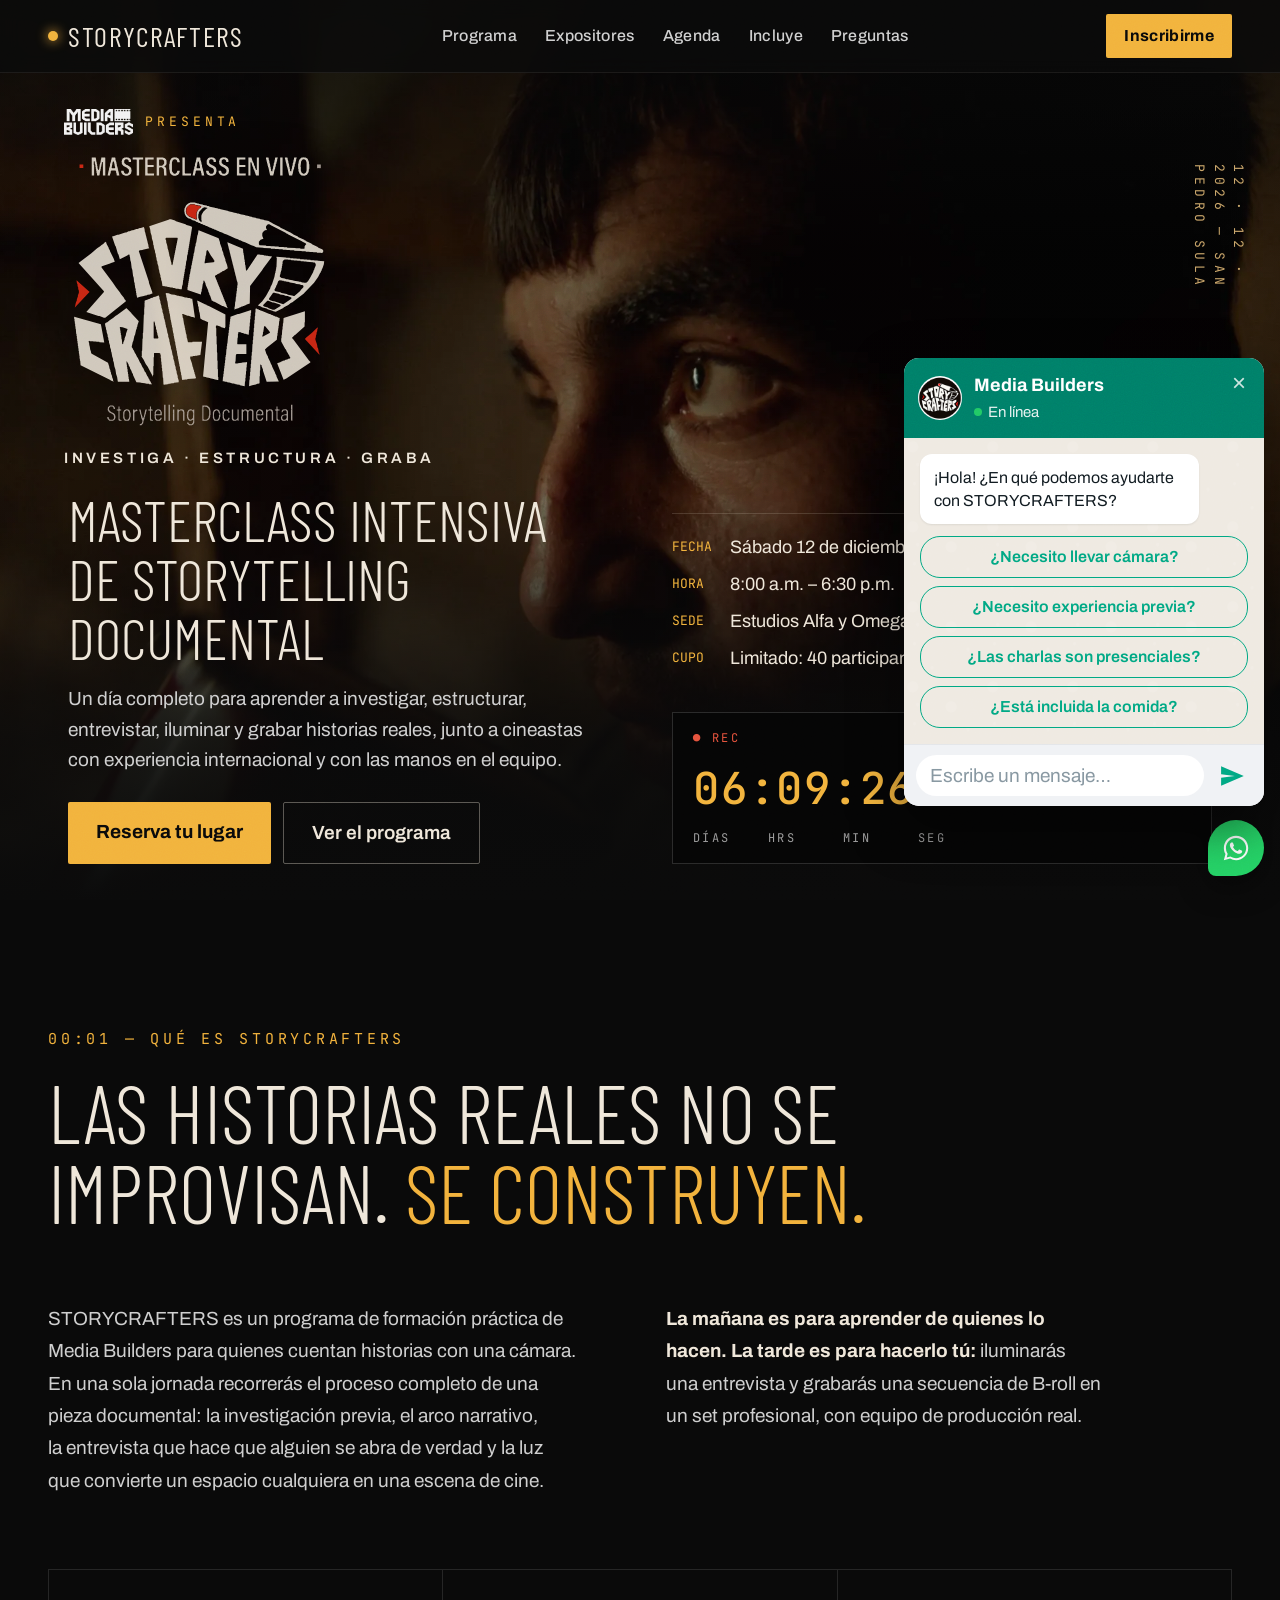
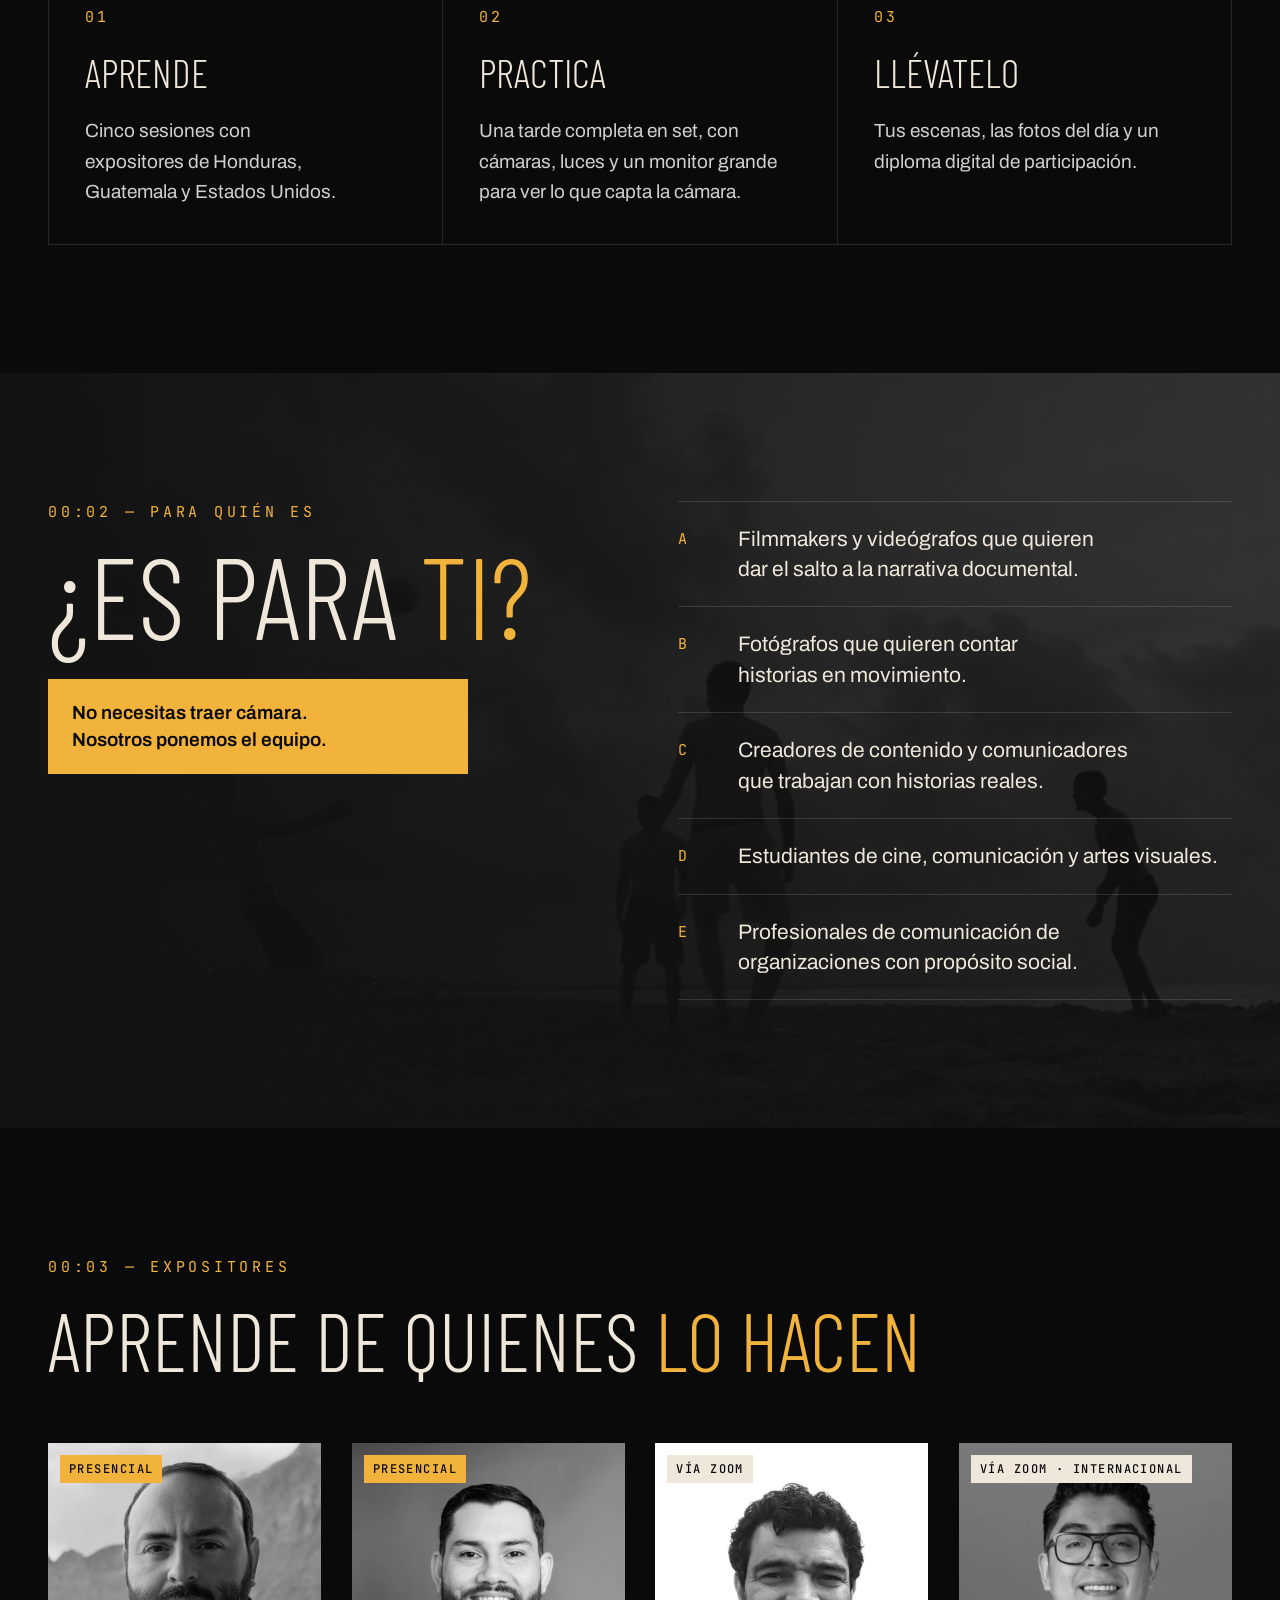
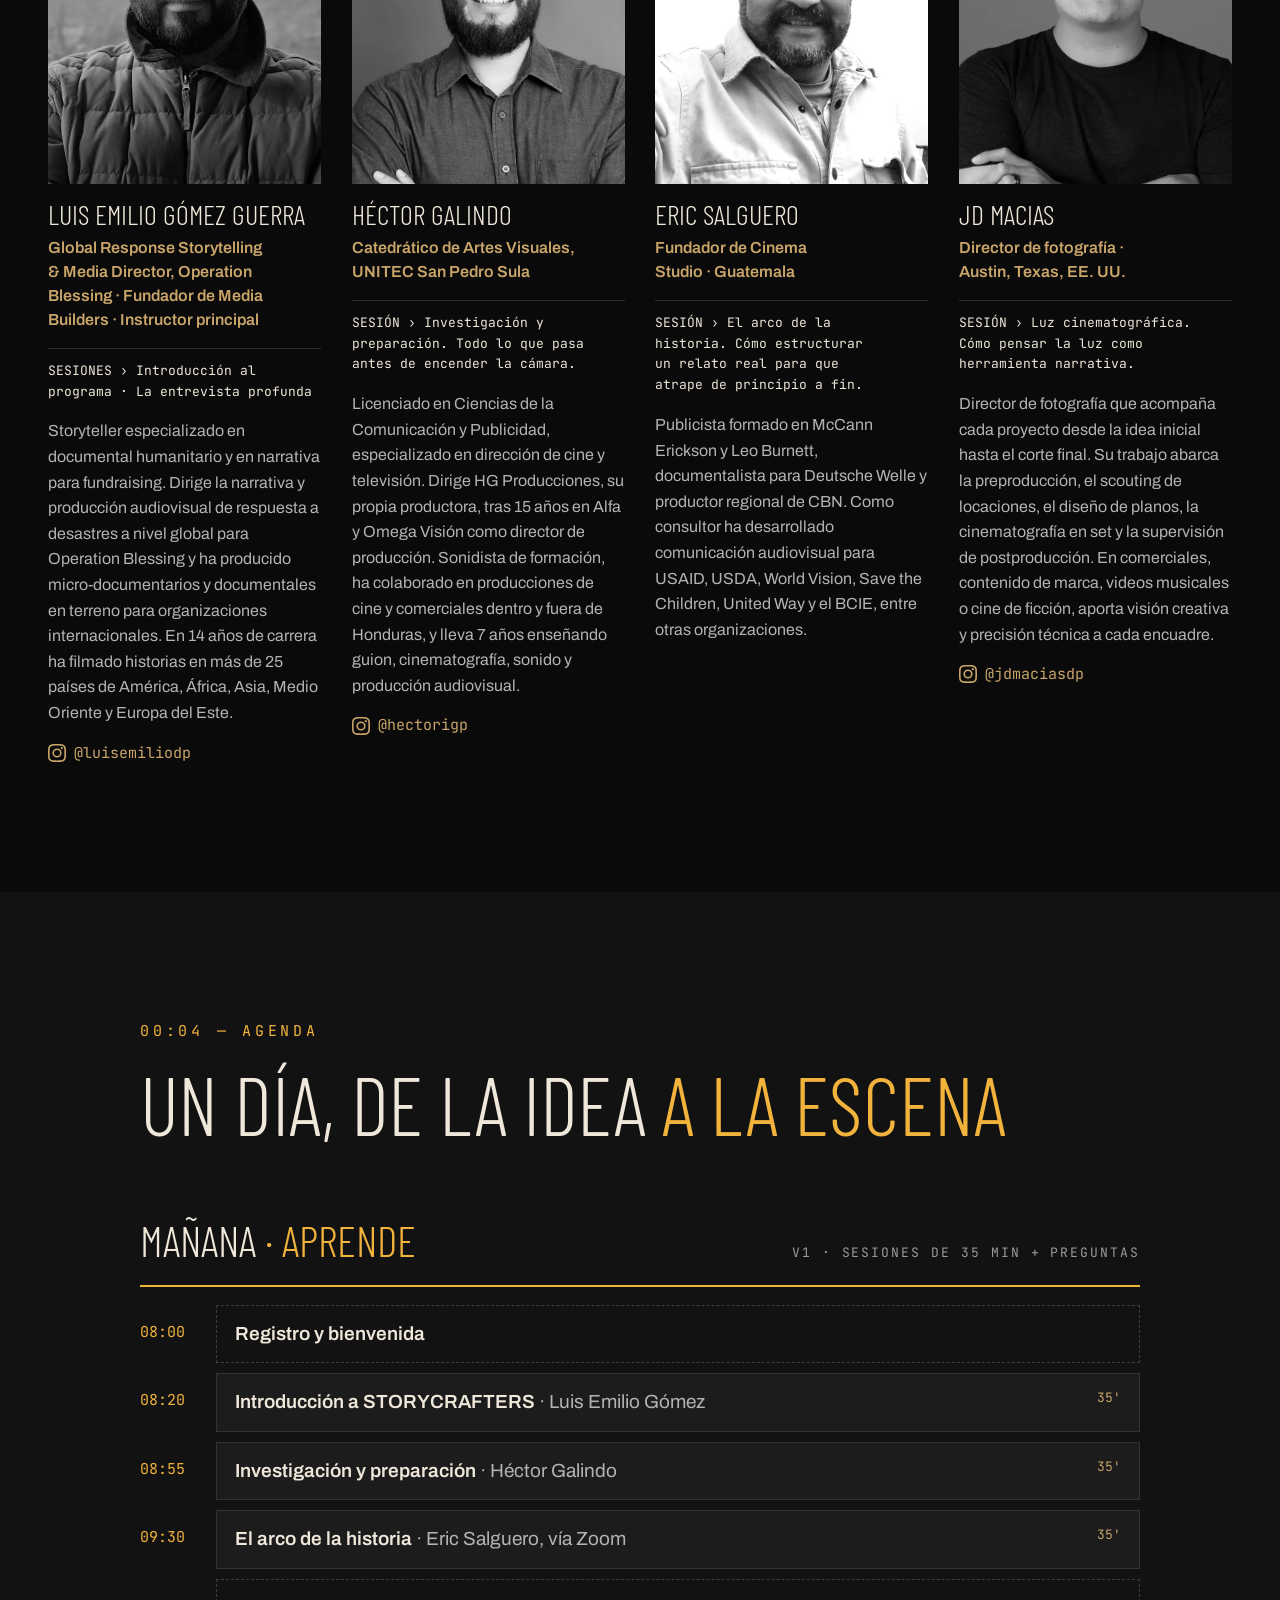
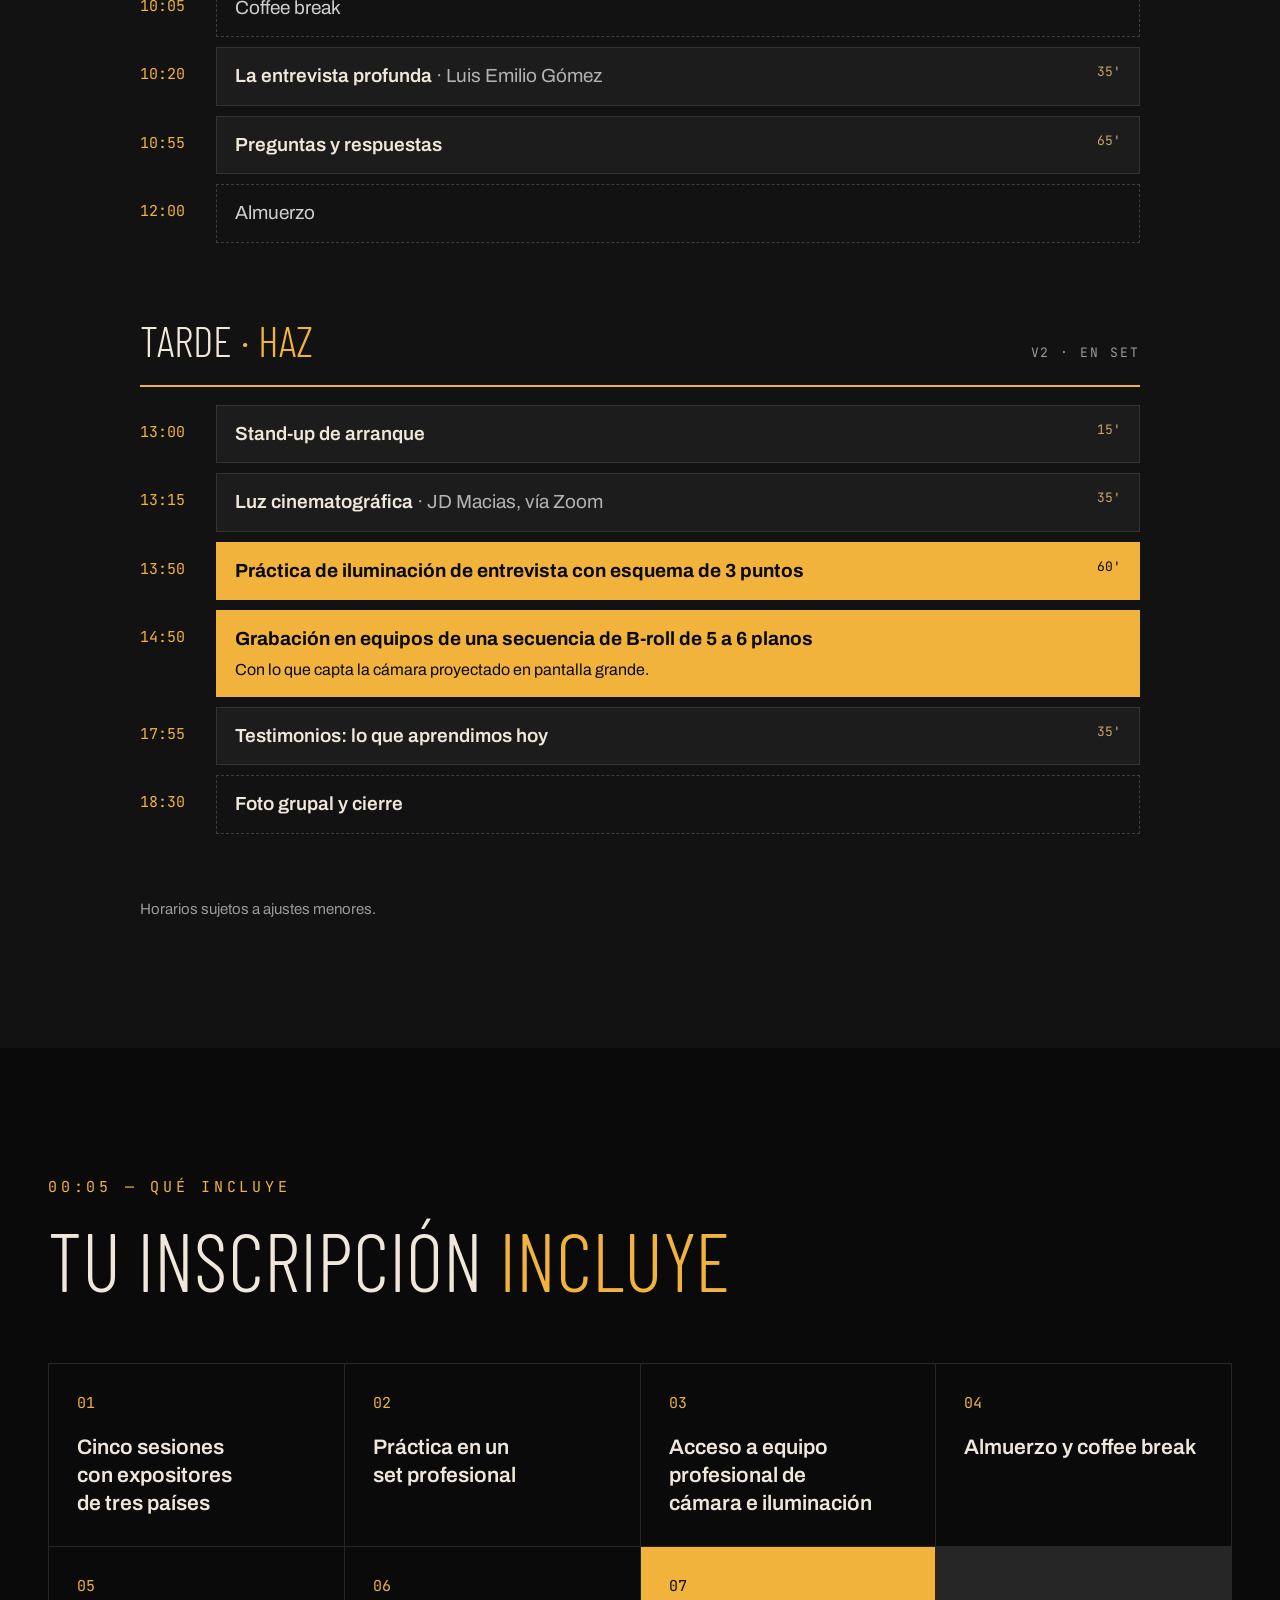
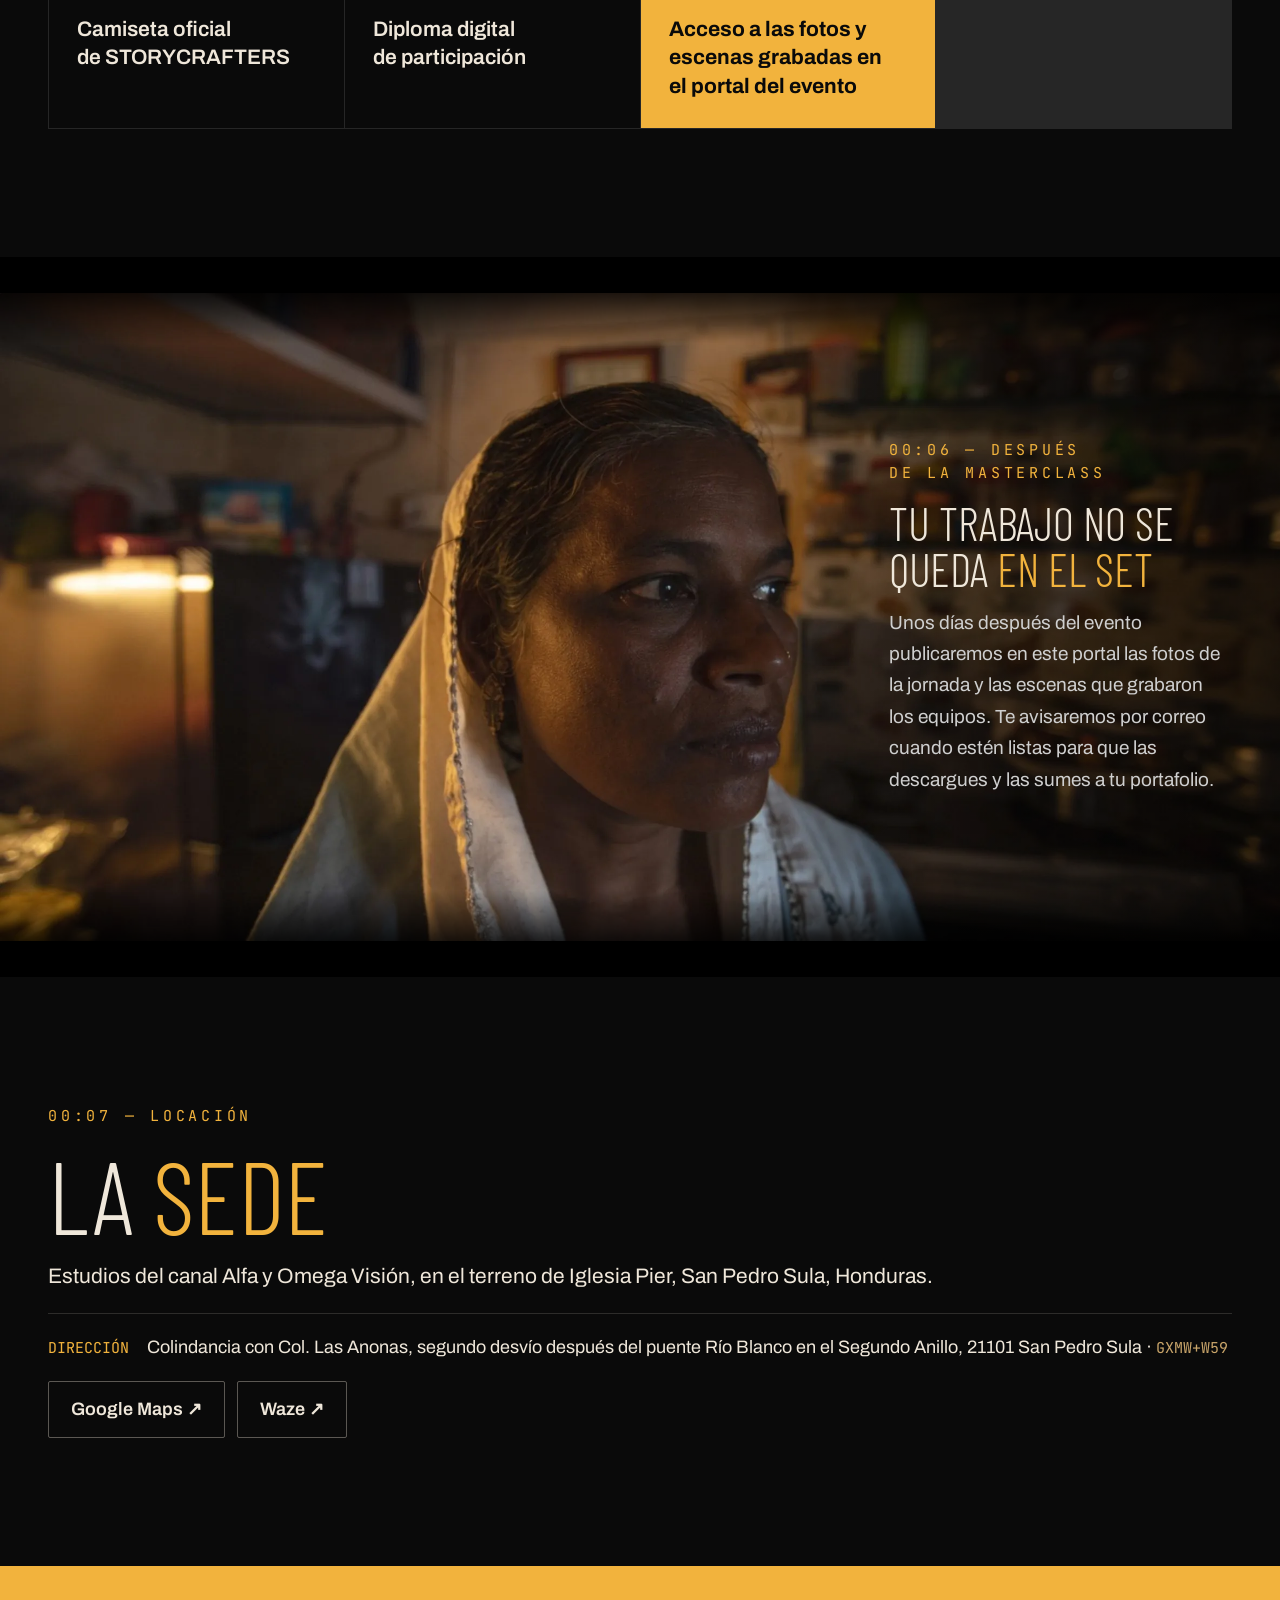
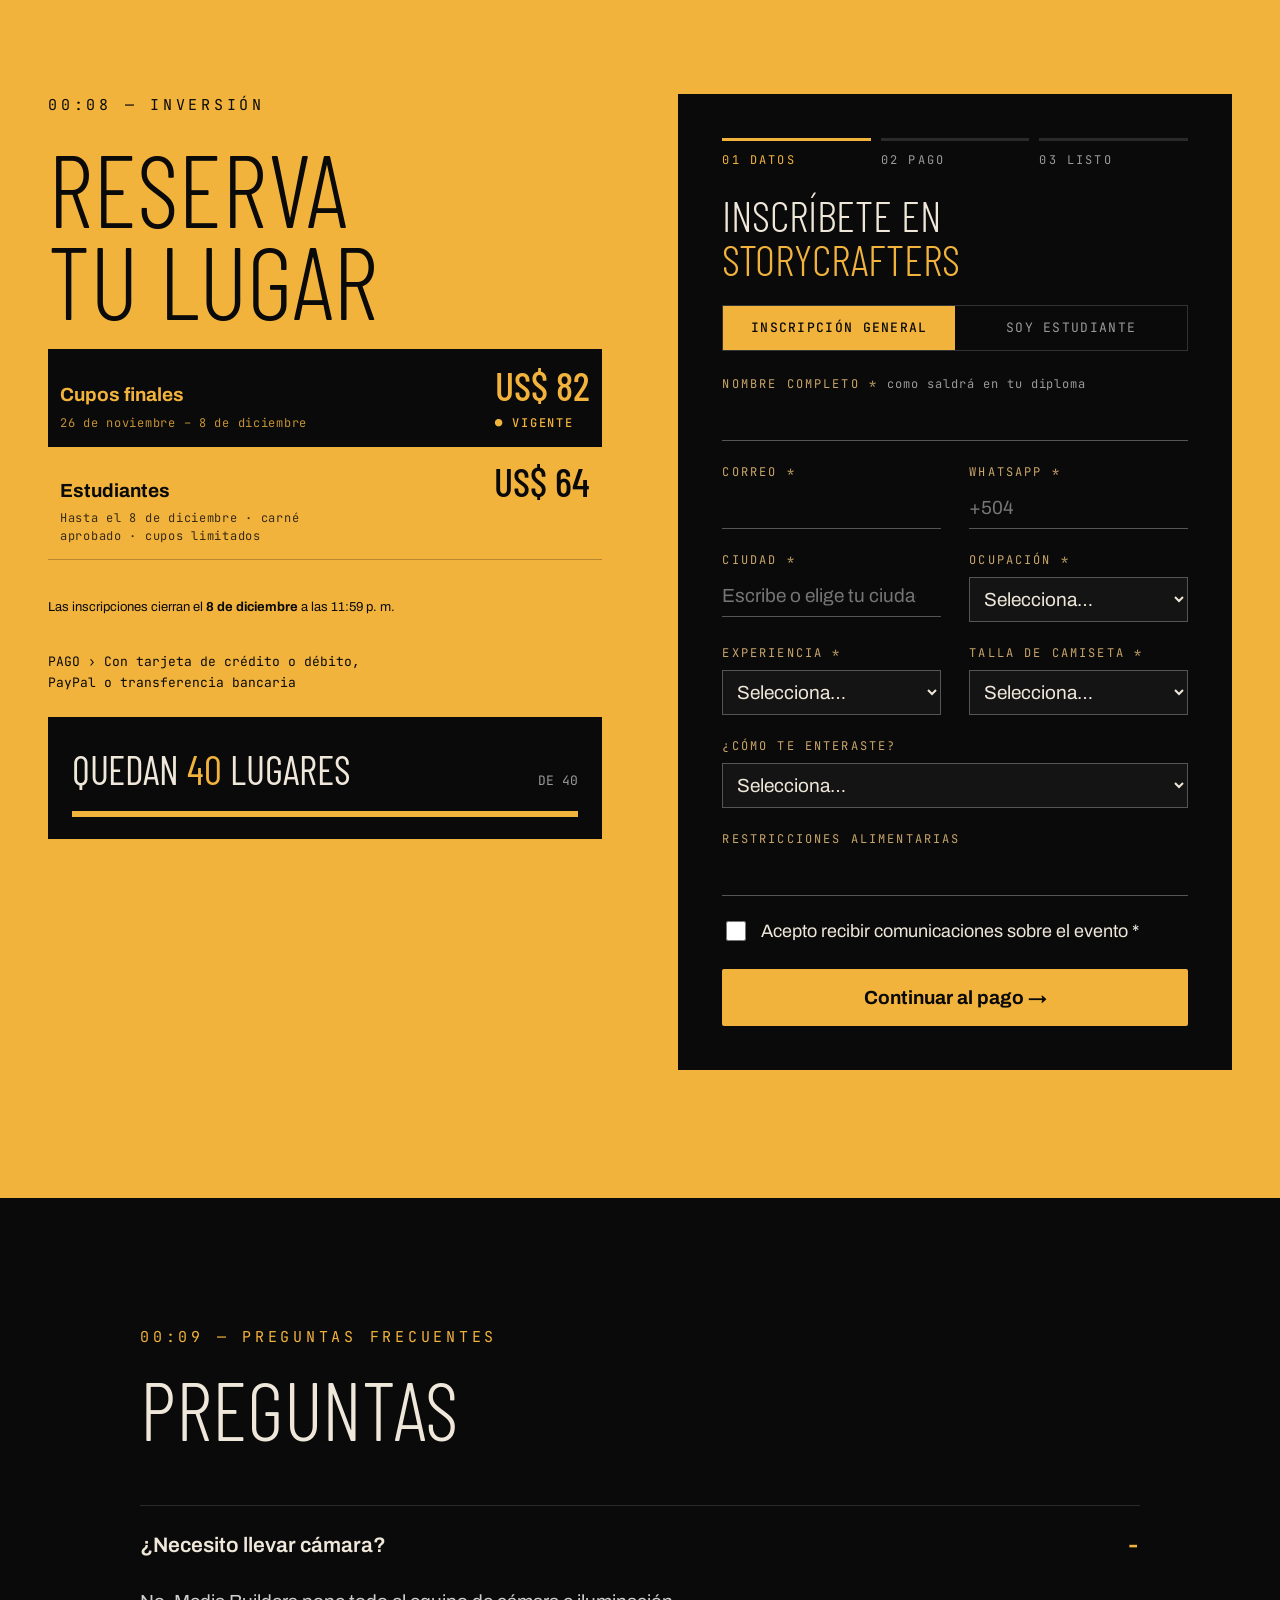
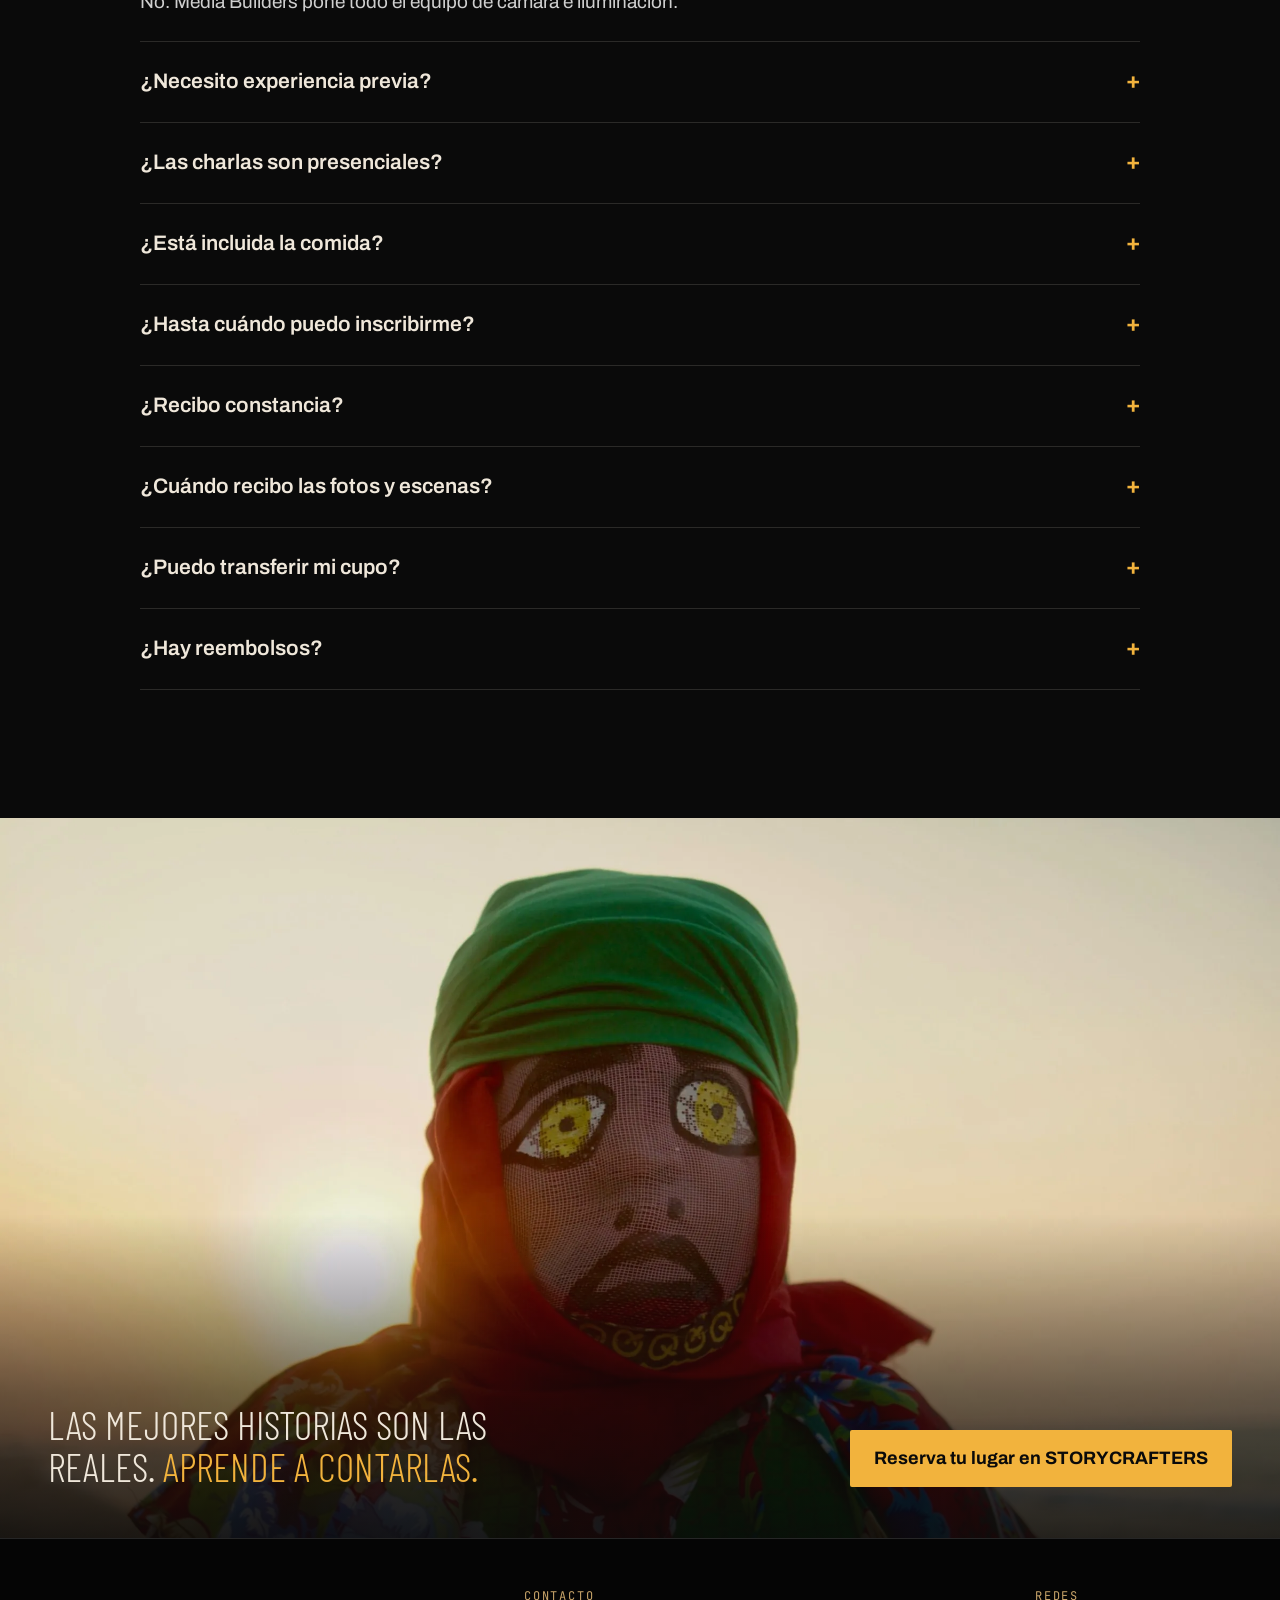
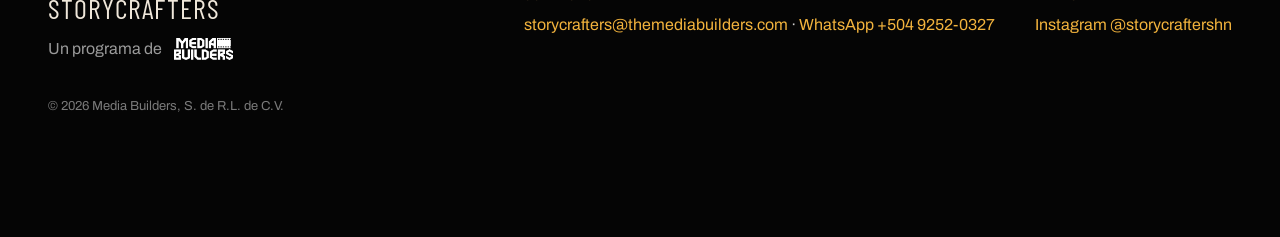
==== commit ab4a76ce: "feat: JD después del stand-up; preguntas y respuestas hasta el almuerzo" ====
--- a/site/index.html
+++ b/site/index.html
@@ -220,8 +220,7 @@
       <div class="row"><span class="row__time row__time--set">09:30</span><div class="row__body"><span><strong>El arco de la historia</strong><span class="row__who"> · Eric Salguero, vía Zoom</span></span><span class="row__dur">35'</span></div></div>
       <div class="row"><span class="row__time row__time--set">10:05</span><div class="row__body row__body--break">Coffee break</div></div>
       <div class="row"><span class="row__time row__time--set">10:20</span><div class="row__body"><span><strong>La entrevista profunda</strong><span class="row__who"> · Luis Emilio Gómez</span></span><span class="row__dur">35'</span></div></div>
-      <div class="row"><span class="row__time row__time--set">10:55</span><div class="row__body"><span><strong>Luz cinematográfica</strong><span class="row__who"> · JD Macias, vía Zoom</span></span><span class="row__dur">35'</span></div></div>
-      <div class="row"><span class="row__time row__time--set">11:30</span><div class="row__body"><strong>Preguntas y respuestas</strong><span class="row__dur">30'</span></div></div>
+      <div class="row"><span class="row__time row__time--set">10:55</span><div class="row__body"><strong>Preguntas y respuestas</strong><span class="row__dur">65'</span></div></div>
       <div class="row"><span class="row__time row__time--set">12:00</span><div class="row__body row__body--break">Almuerzo</div></div>
     </div>
 
@@ -231,8 +230,9 @@
         <span>V2 · EN SET</span>
       </div>
       <div class="row"><span class="row__time row__time--set">13:00</span><div class="row__body"><strong>Stand-up de arranque</strong><span class="row__dur">15'</span></div></div>
-      <div class="row"><span class="row__time row__time--set">13:15</span><div class="row__body row__body--practice"><strong>Práctica de iluminación de entrevista con esquema de 3 puntos</strong><span class="row__dur">60'</span></div></div>
-      <div class="row"><span class="row__time row__time--set">14:15</span><div class="row__body row__body--practice row__body--column"><strong>Grabación en equipos de una secuencia de B-roll de 5 a 6 planos</strong><span>Con lo que capta la cámara proyectado en pantalla grande.</span></div></div>
+      <div class="row"><span class="row__time row__time--set">13:15</span><div class="row__body"><span><strong>Luz cinematográfica</strong><span class="row__who"> · JD Macias, vía Zoom</span></span><span class="row__dur">35'</span></div></div>
+      <div class="row"><span class="row__time row__time--set">13:50</span><div class="row__body row__body--practice"><strong>Práctica de iluminación de entrevista con esquema de 3 puntos</strong><span class="row__dur">60'</span></div></div>
+      <div class="row"><span class="row__time row__time--set">14:50</span><div class="row__body row__body--practice row__body--column"><strong>Grabación en equipos de una secuencia de B-roll de 5 a 6 planos</strong><span>Con lo que capta la cámara proyectado en pantalla grande.</span></div></div>
       <div class="row"><span class="row__time row__time--set">17:55</span><div class="row__body"><strong>Testimonios: lo que aprendimos hoy</strong><span class="row__dur">35'</span></div></div>
       <div class="row"><span class="row__time row__time--set">18:30</span><div class="row__body row__body--break"><strong>Foto grupal y cierre</strong></div></div>
     </div>
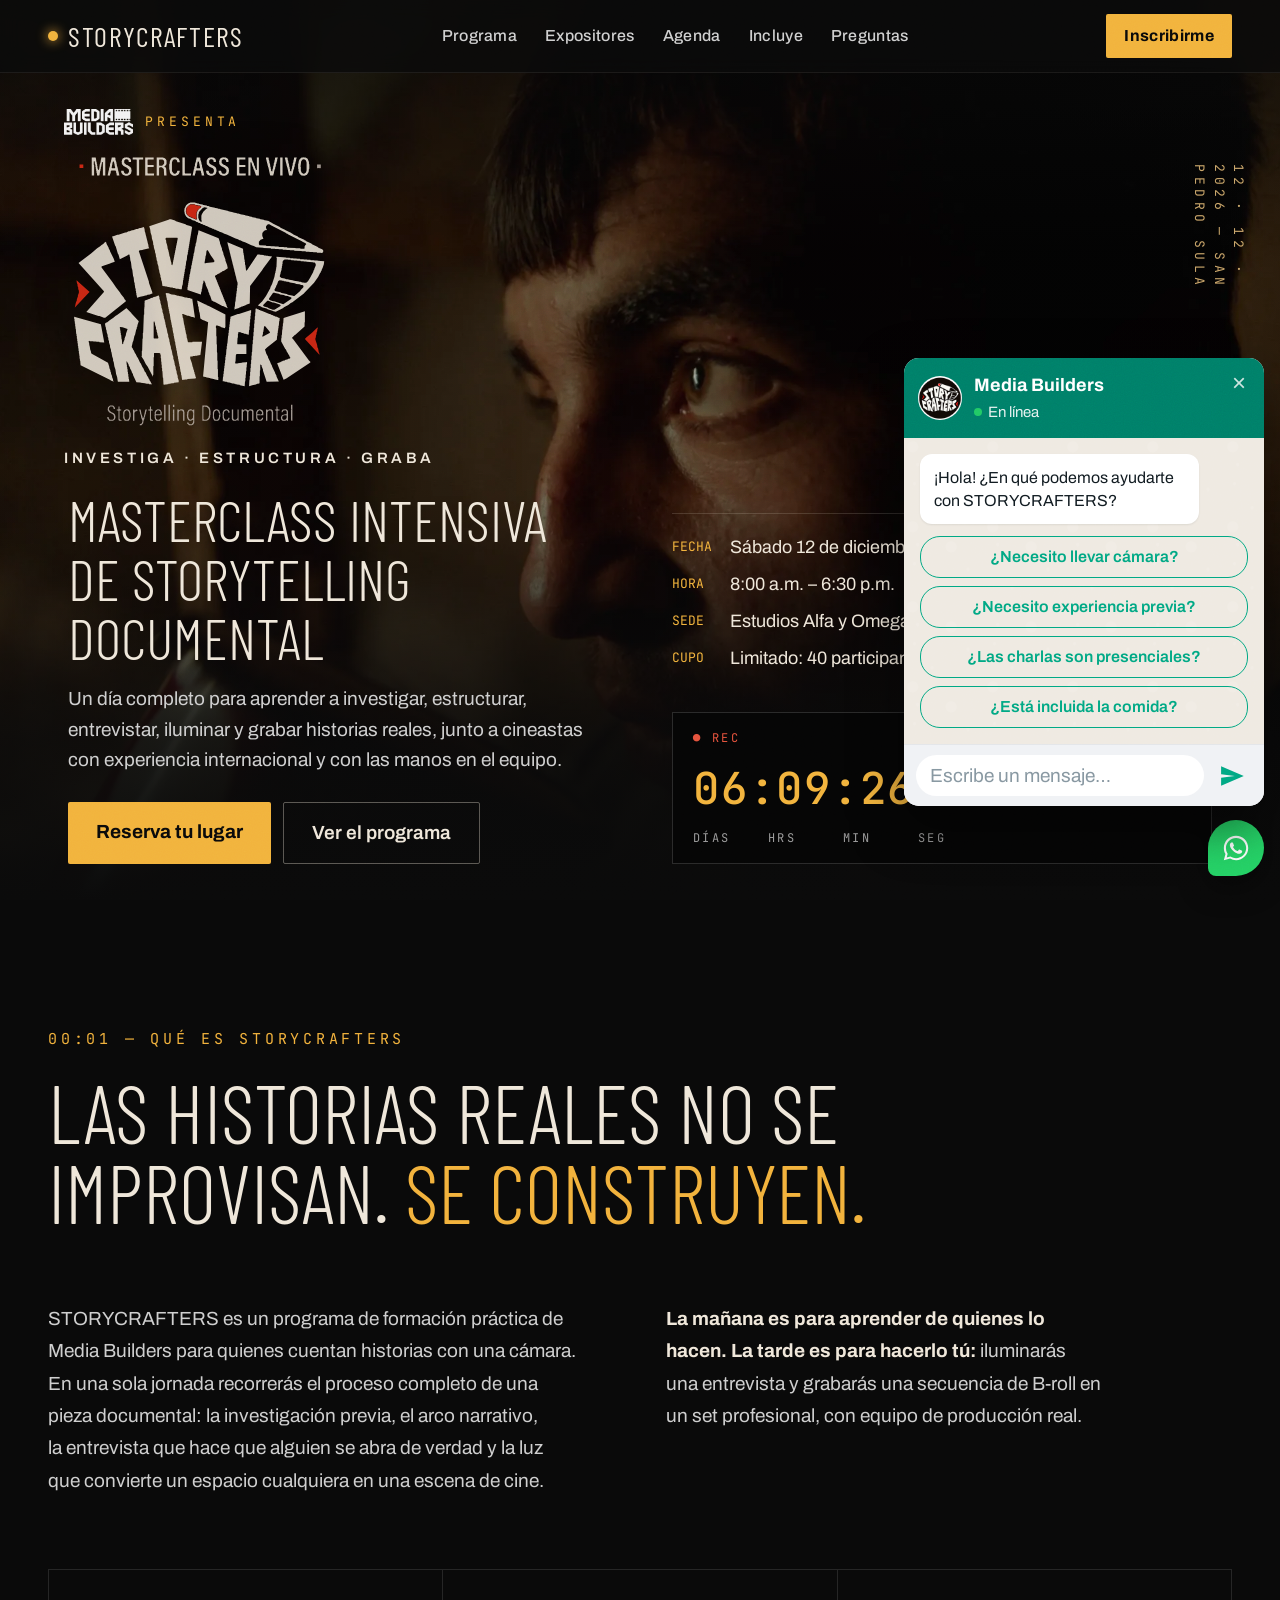
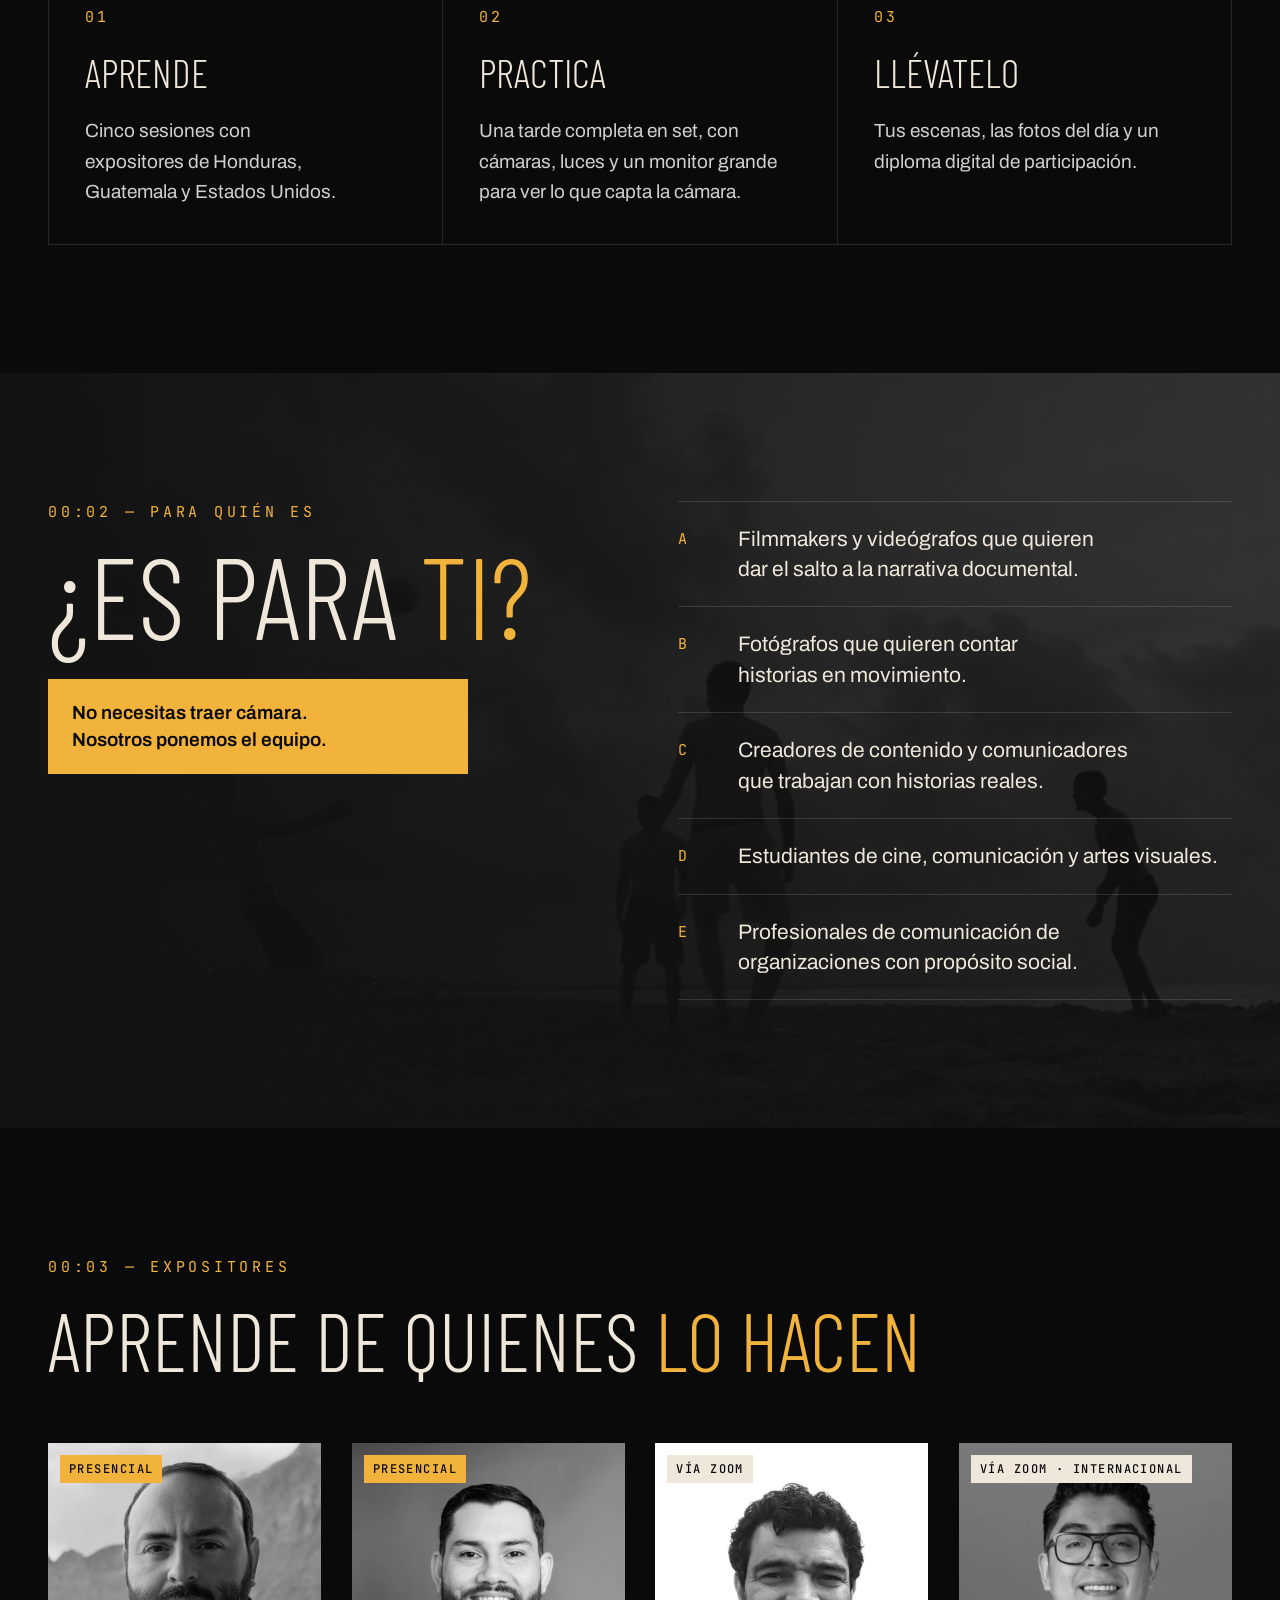
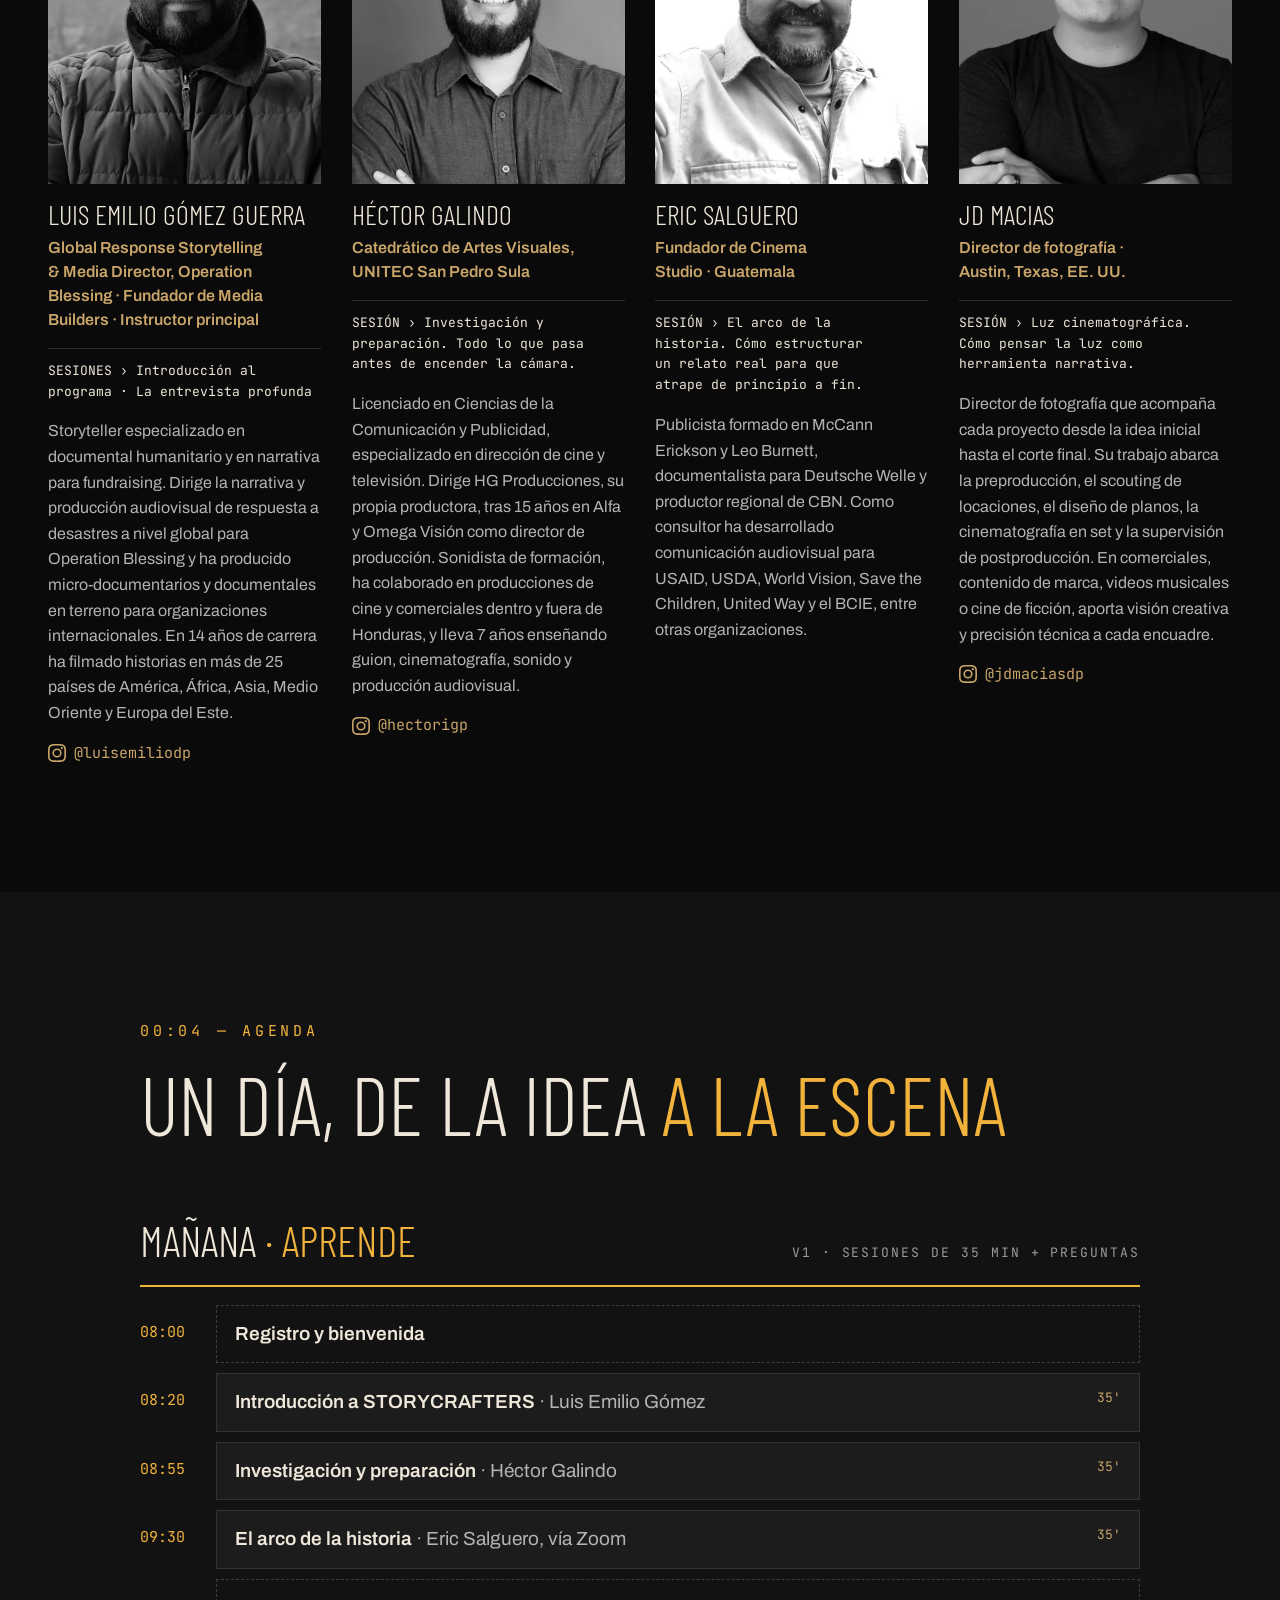
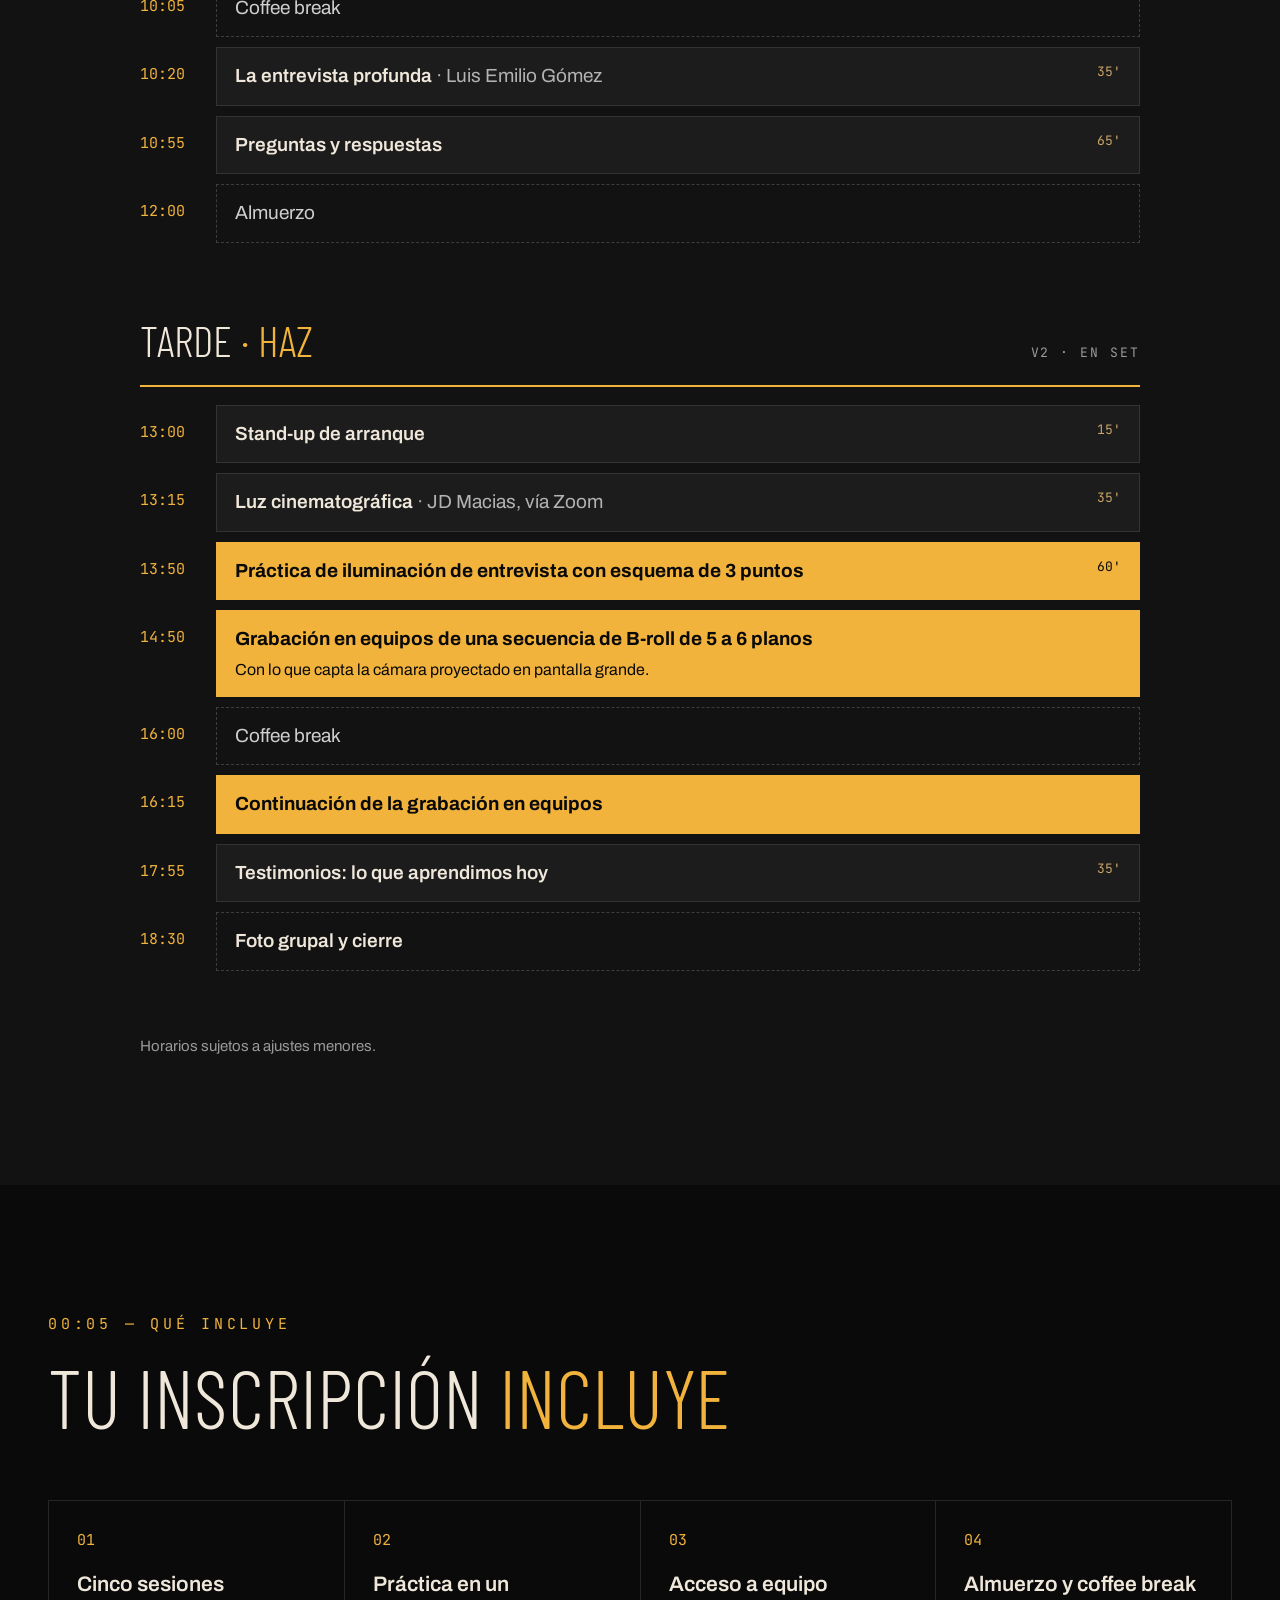
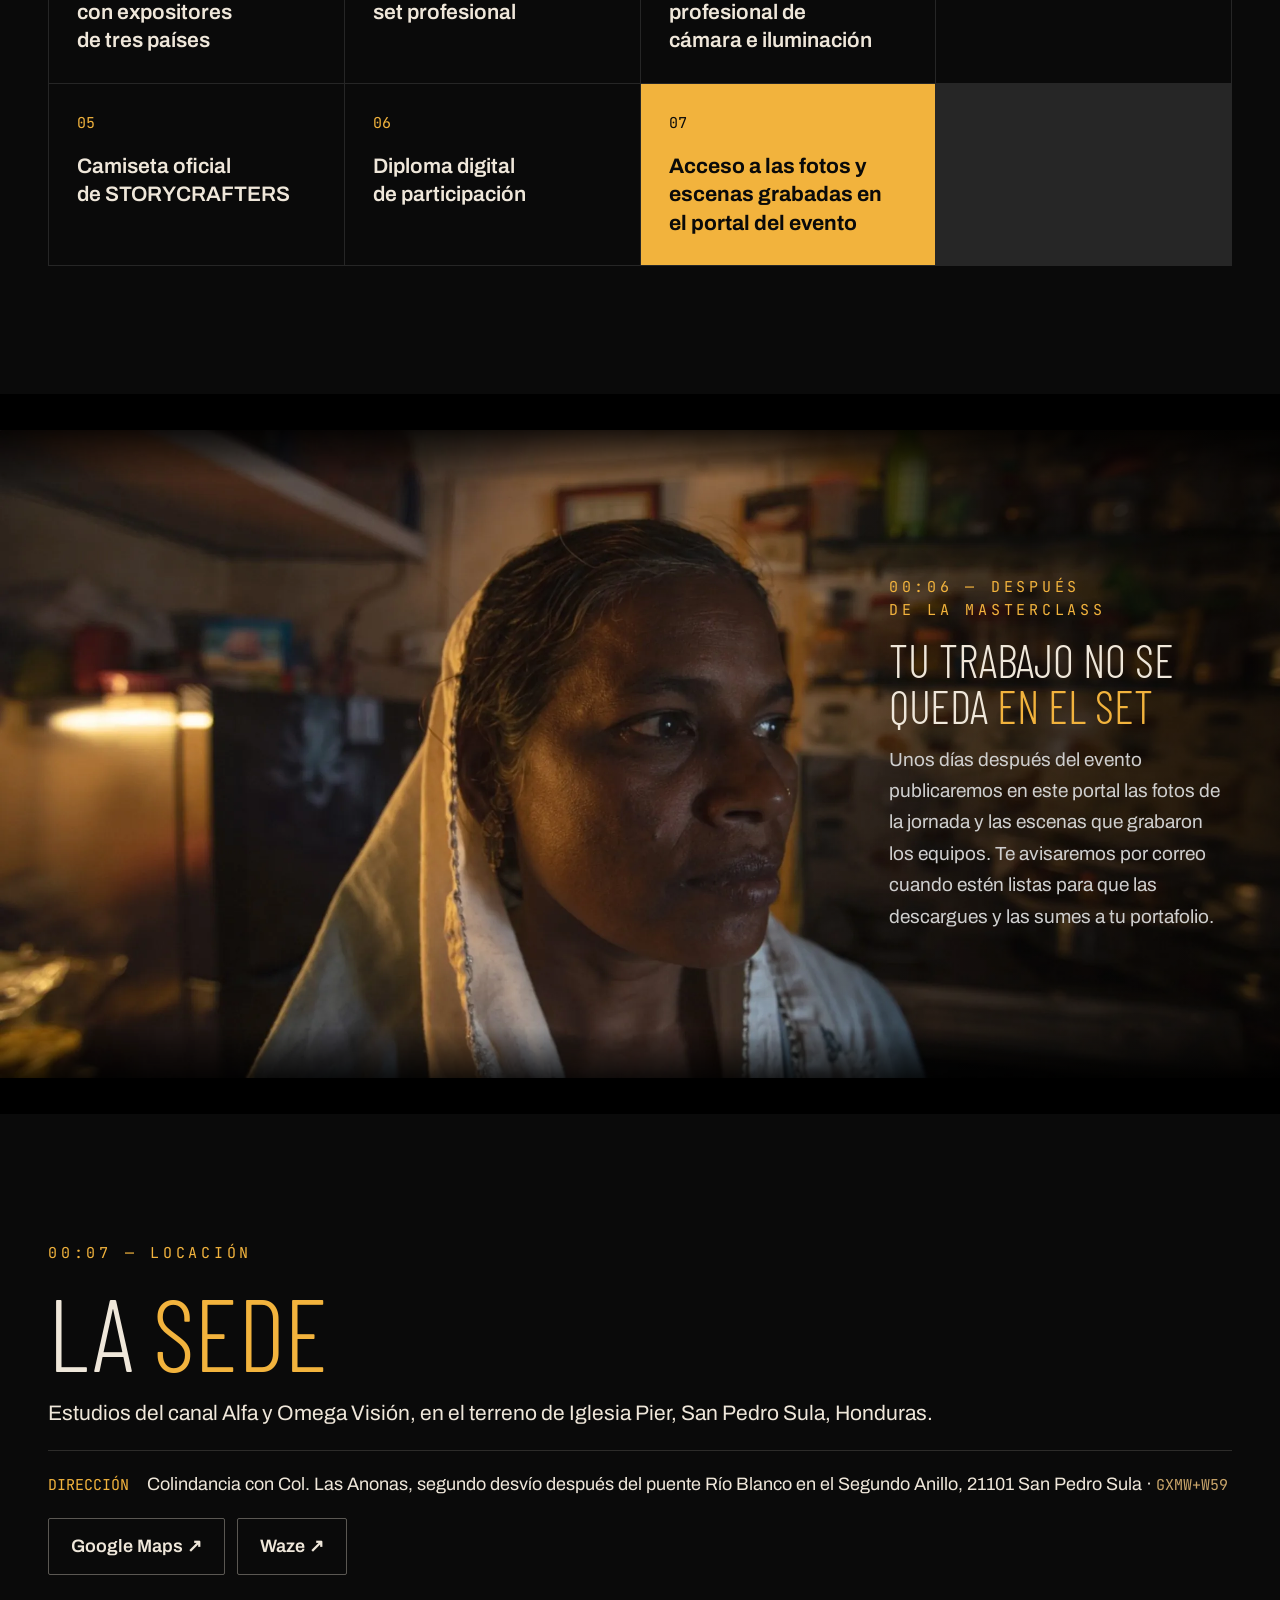
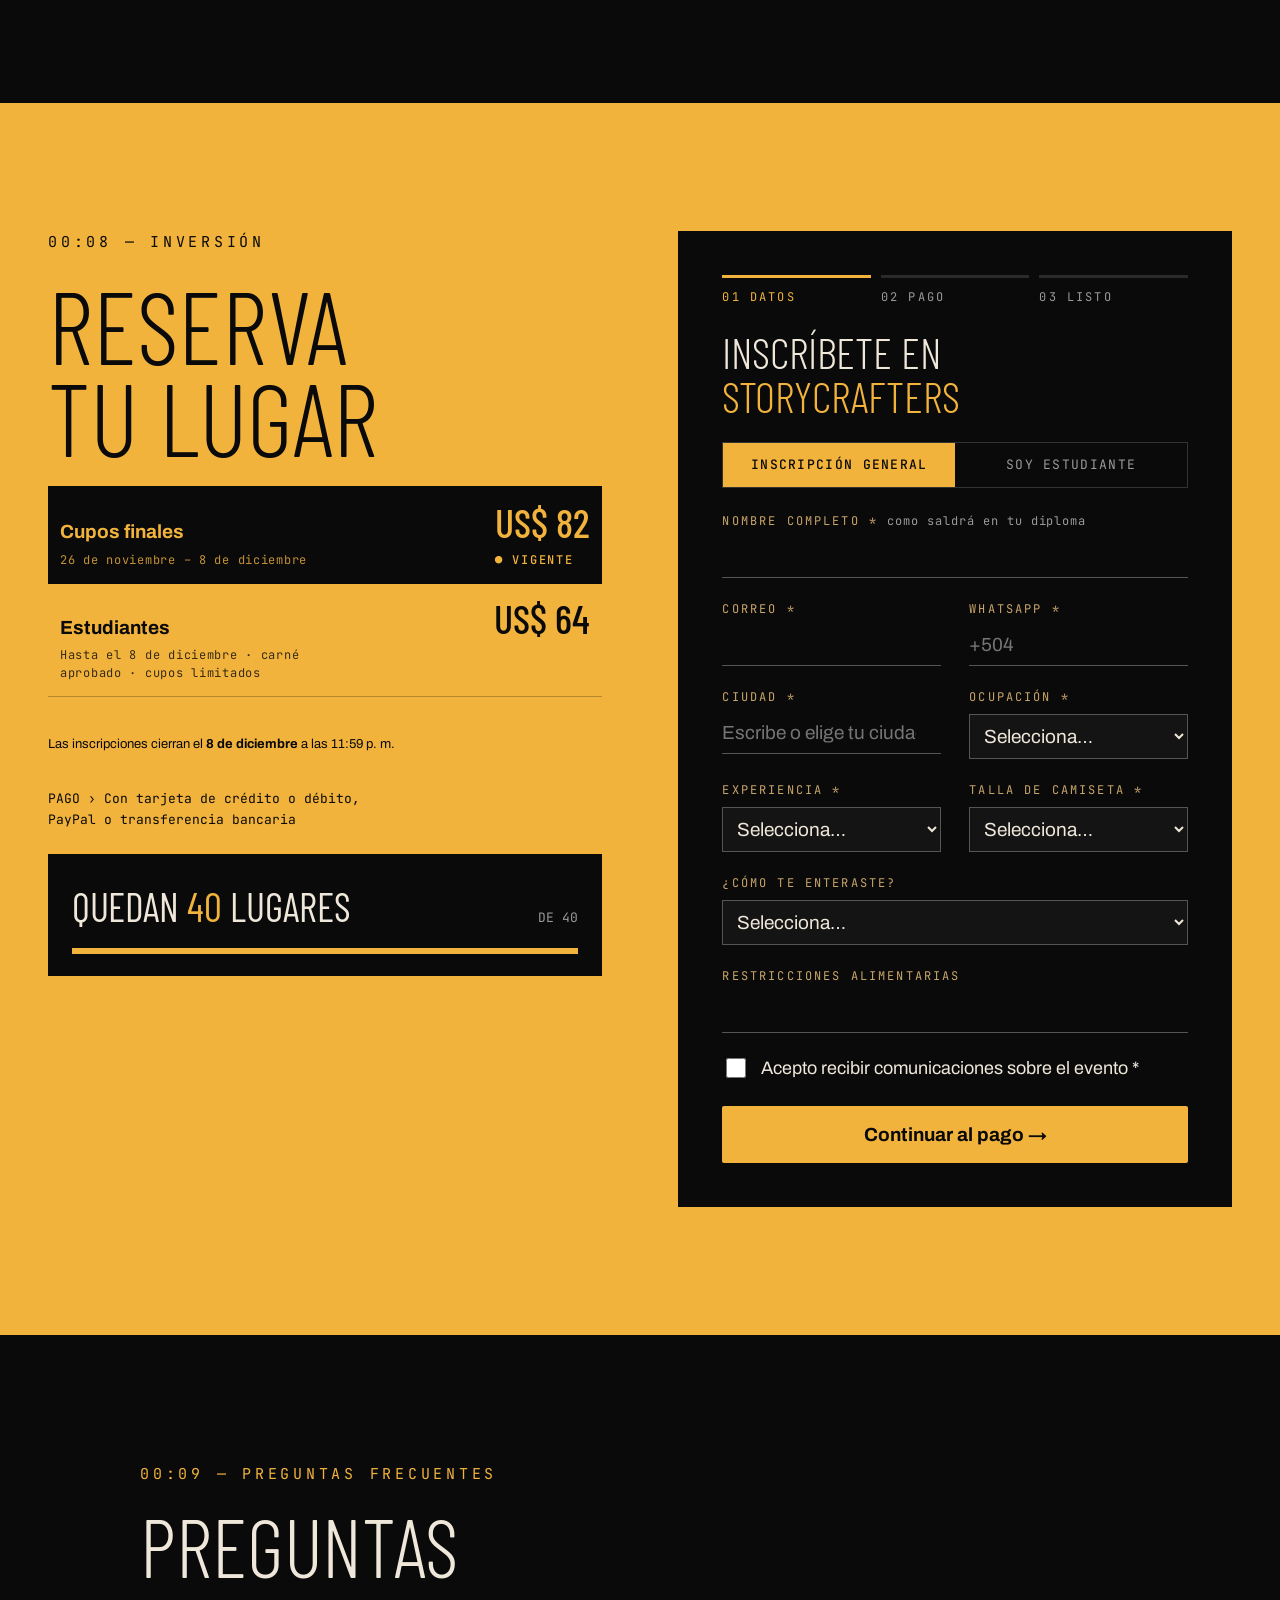
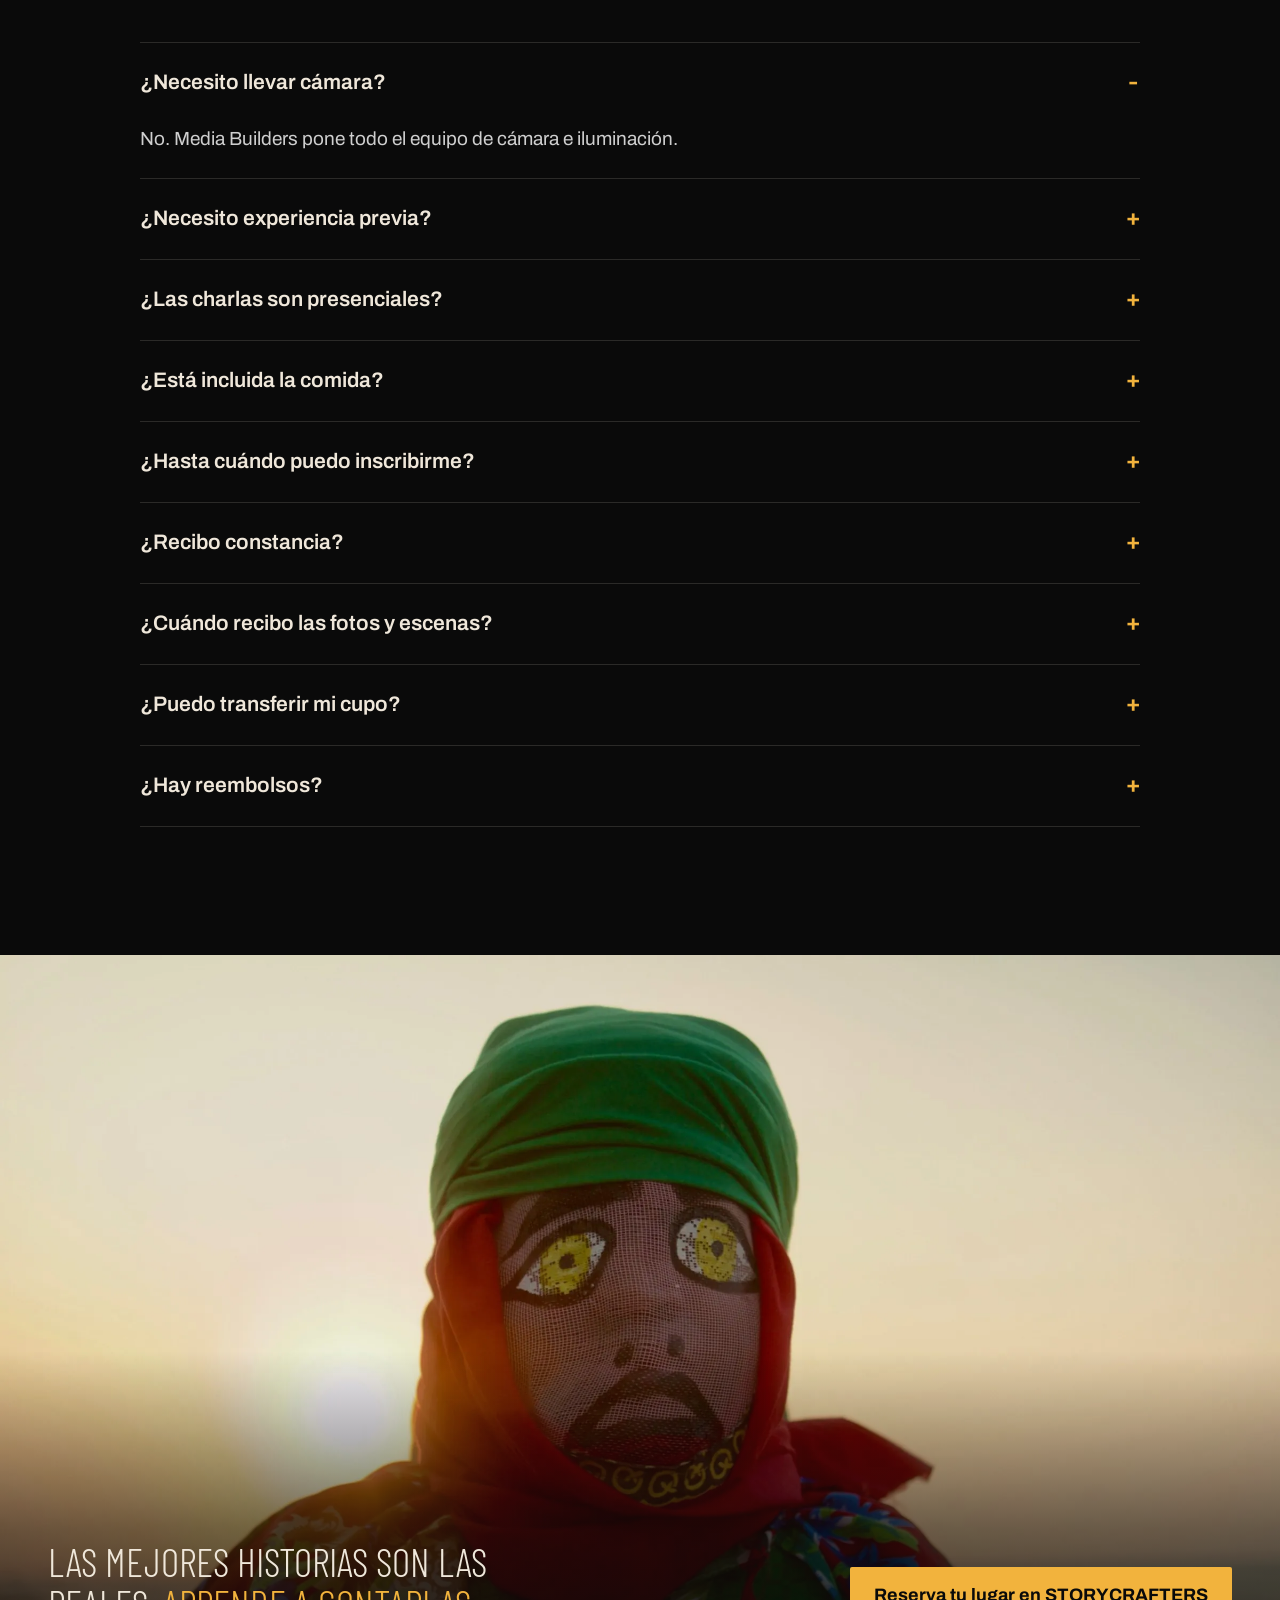
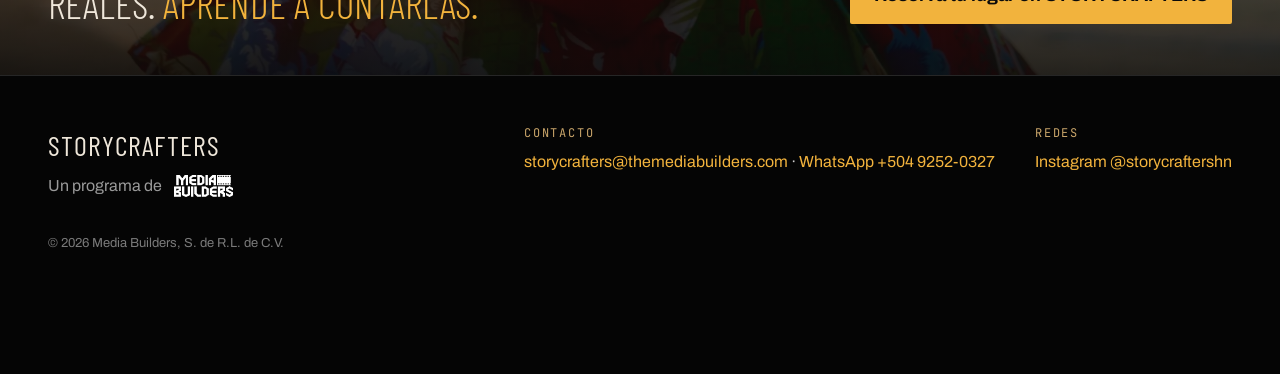
==== commit a4e6da99: "feat: coffee break de 15 min en la tarde" ====
--- a/site/index.html
+++ b/site/index.html
@@ -233,6 +233,8 @@
       <div class="row"><span class="row__time row__time--set">13:15</span><div class="row__body"><span><strong>Luz cinematográfica</strong><span class="row__who"> · JD Macias, vía Zoom</span></span><span class="row__dur">35'</span></div></div>
       <div class="row"><span class="row__time row__time--set">13:50</span><div class="row__body row__body--practice"><strong>Práctica de iluminación de entrevista con esquema de 3 puntos</strong><span class="row__dur">60'</span></div></div>
       <div class="row"><span class="row__time row__time--set">14:50</span><div class="row__body row__body--practice row__body--column"><strong>Grabación en equipos de una secuencia de B-roll de 5 a 6 planos</strong><span>Con lo que capta la cámara proyectado en pantalla grande.</span></div></div>
+      <div class="row"><span class="row__time row__time--set">16:00</span><div class="row__body row__body--break">Coffee break</div></div>
+      <div class="row"><span class="row__time row__time--set">16:15</span><div class="row__body row__body--practice"><strong>Continuación de la grabación en equipos</strong></div></div>
       <div class="row"><span class="row__time row__time--set">17:55</span><div class="row__body"><strong>Testimonios: lo que aprendimos hoy</strong><span class="row__dur">35'</span></div></div>
       <div class="row"><span class="row__time row__time--set">18:30</span><div class="row__body row__body--break"><strong>Foto grupal y cierre</strong></div></div>
     </div>
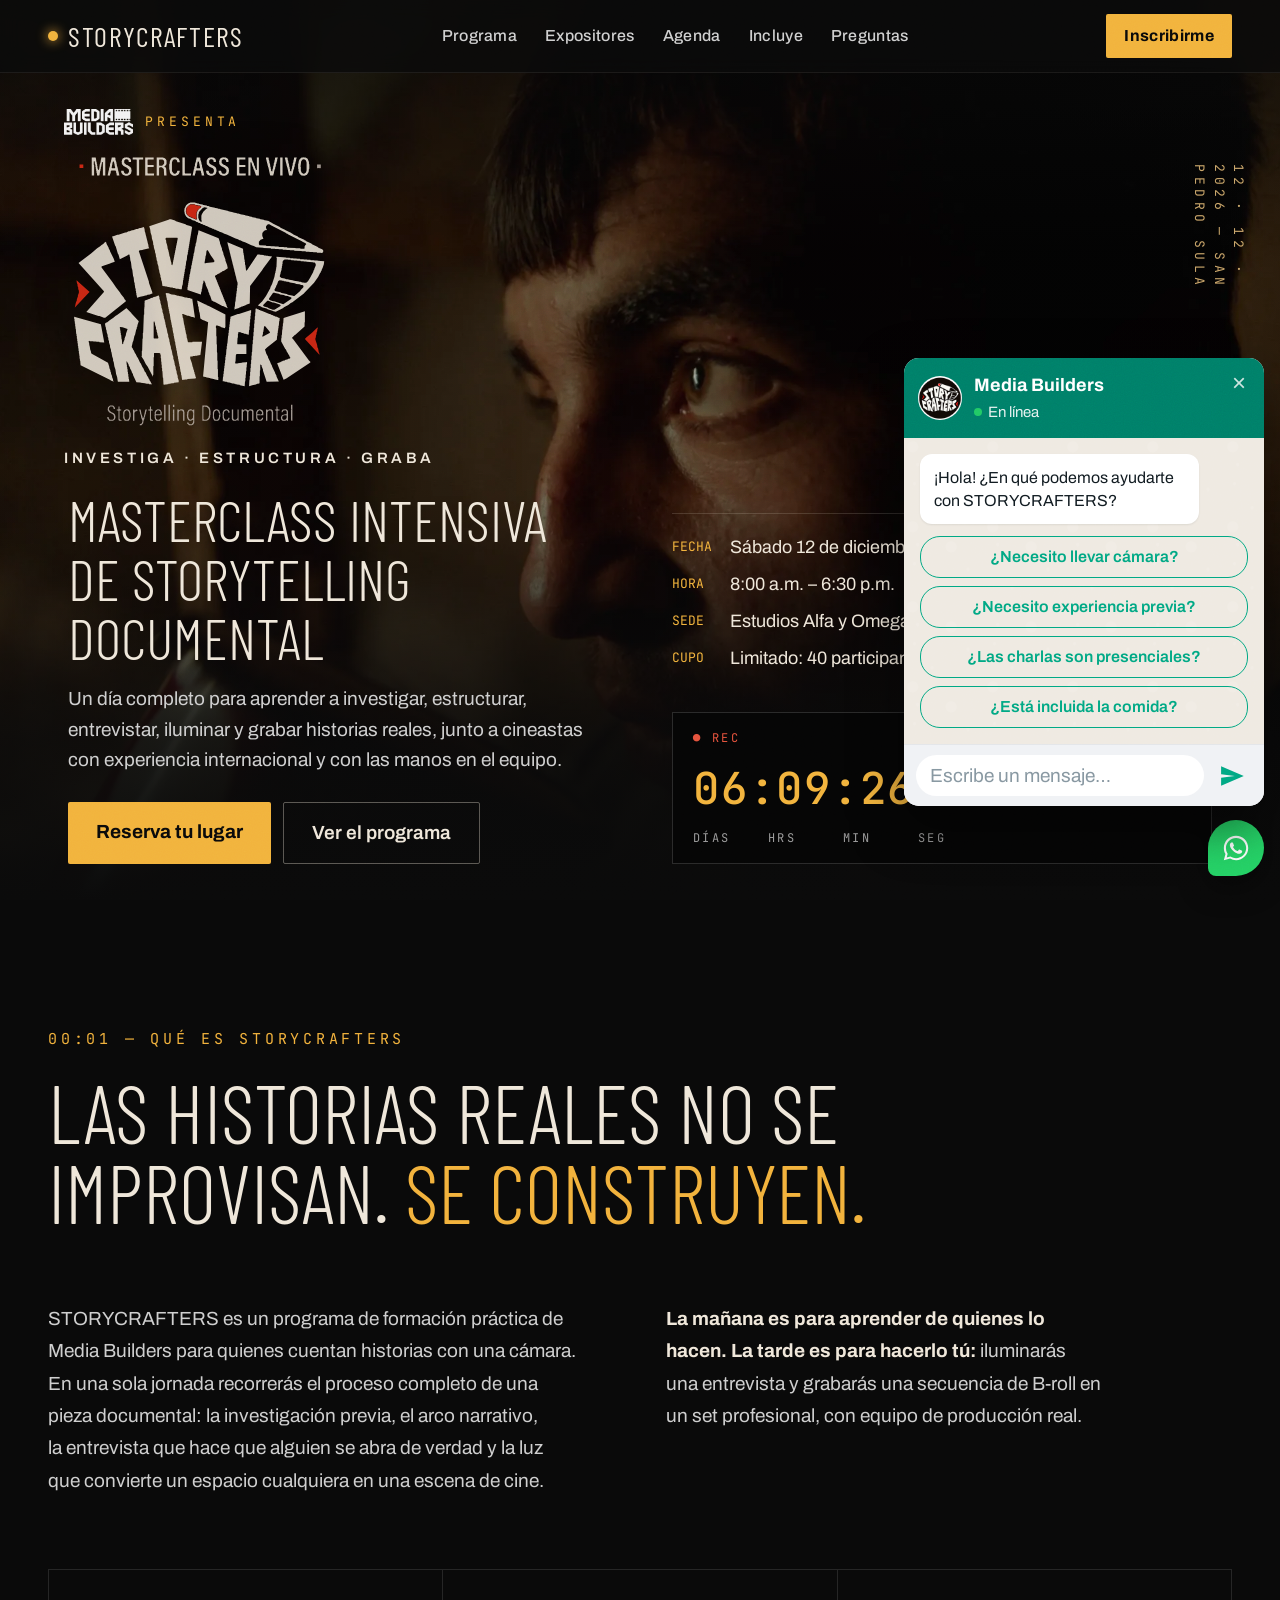
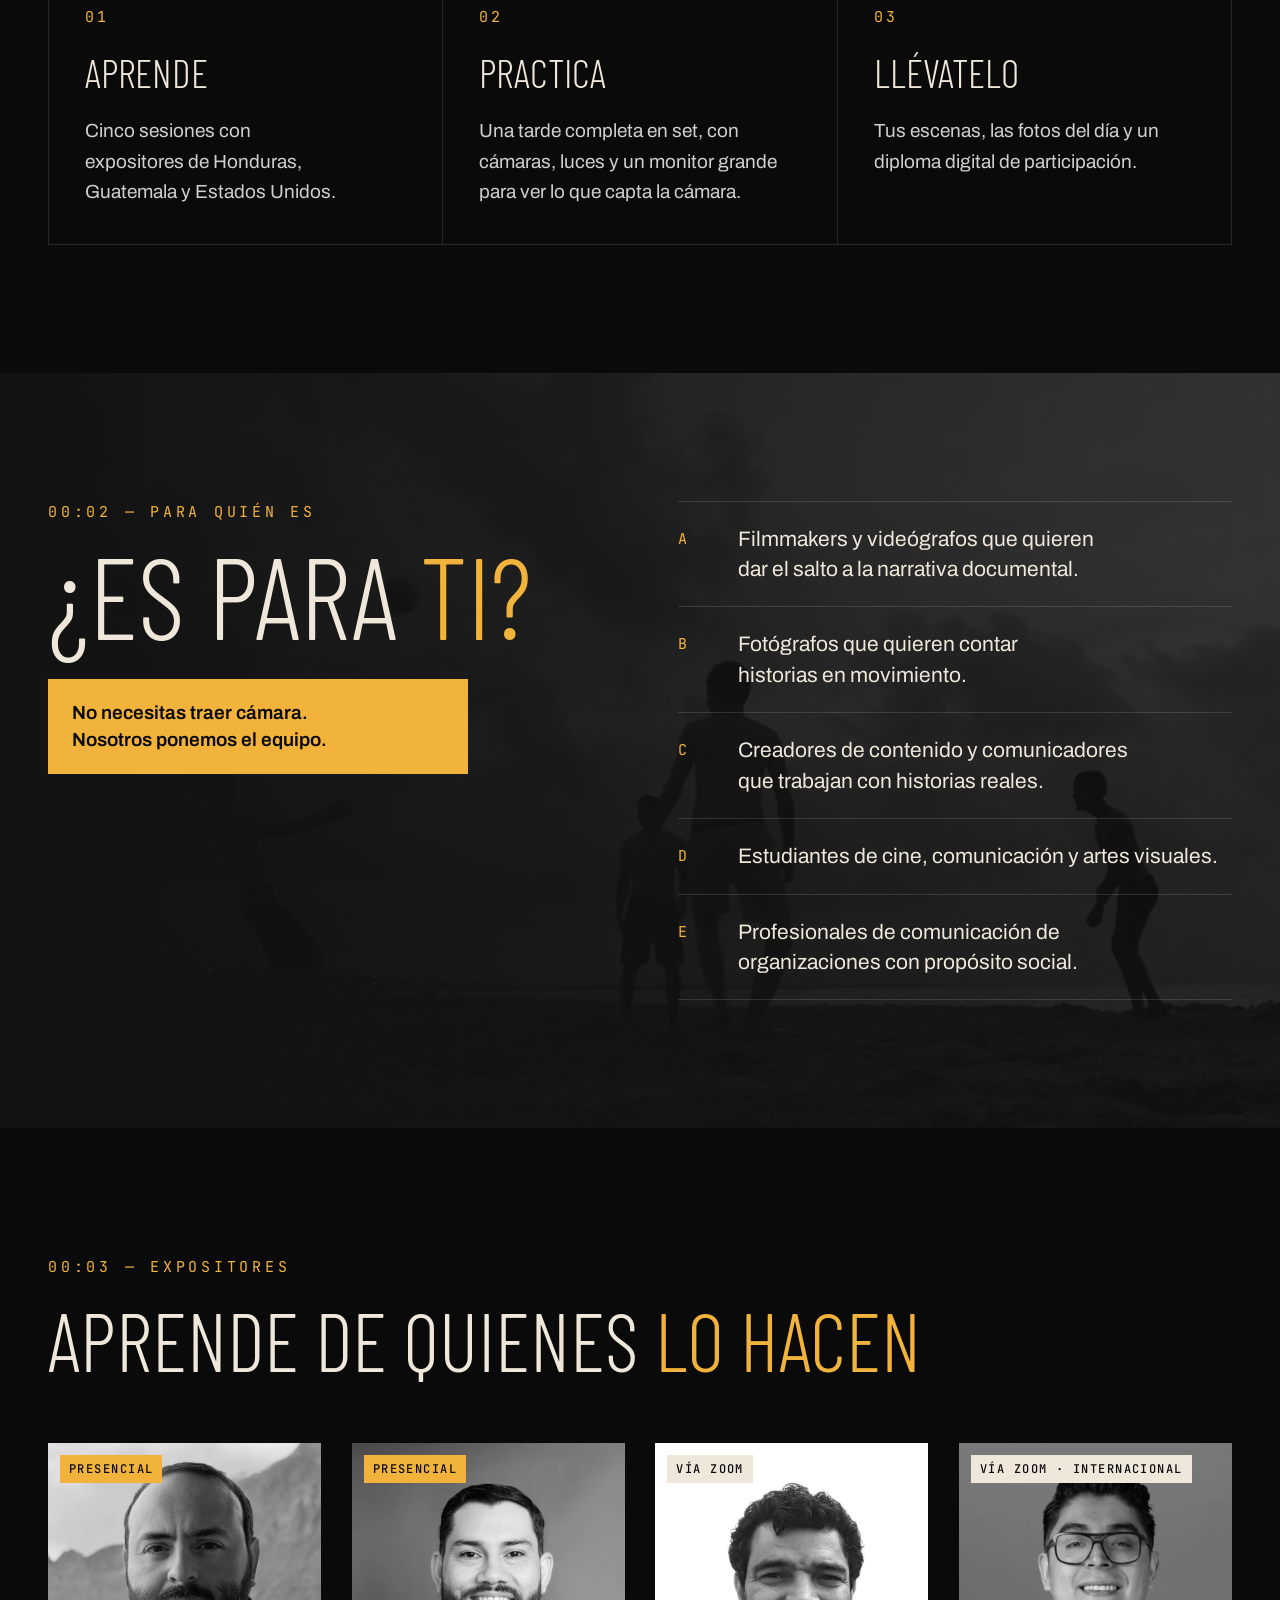
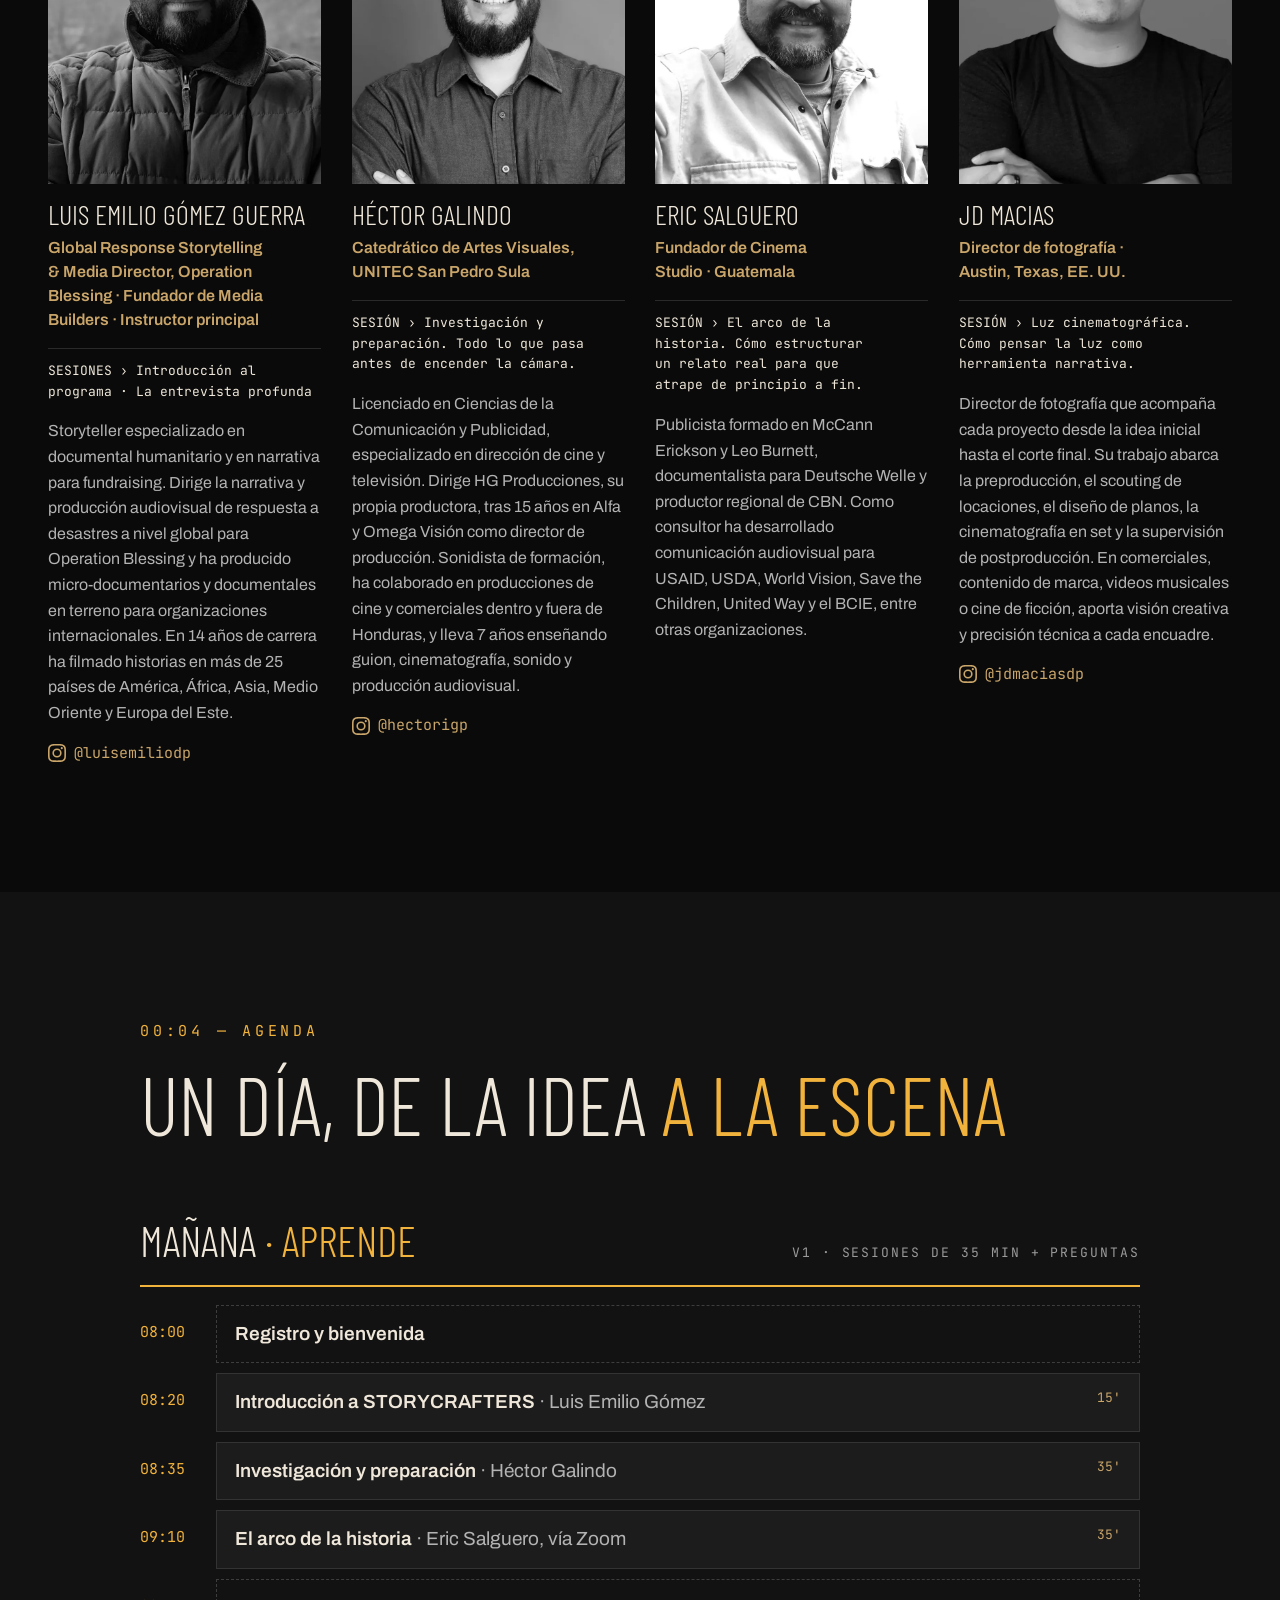
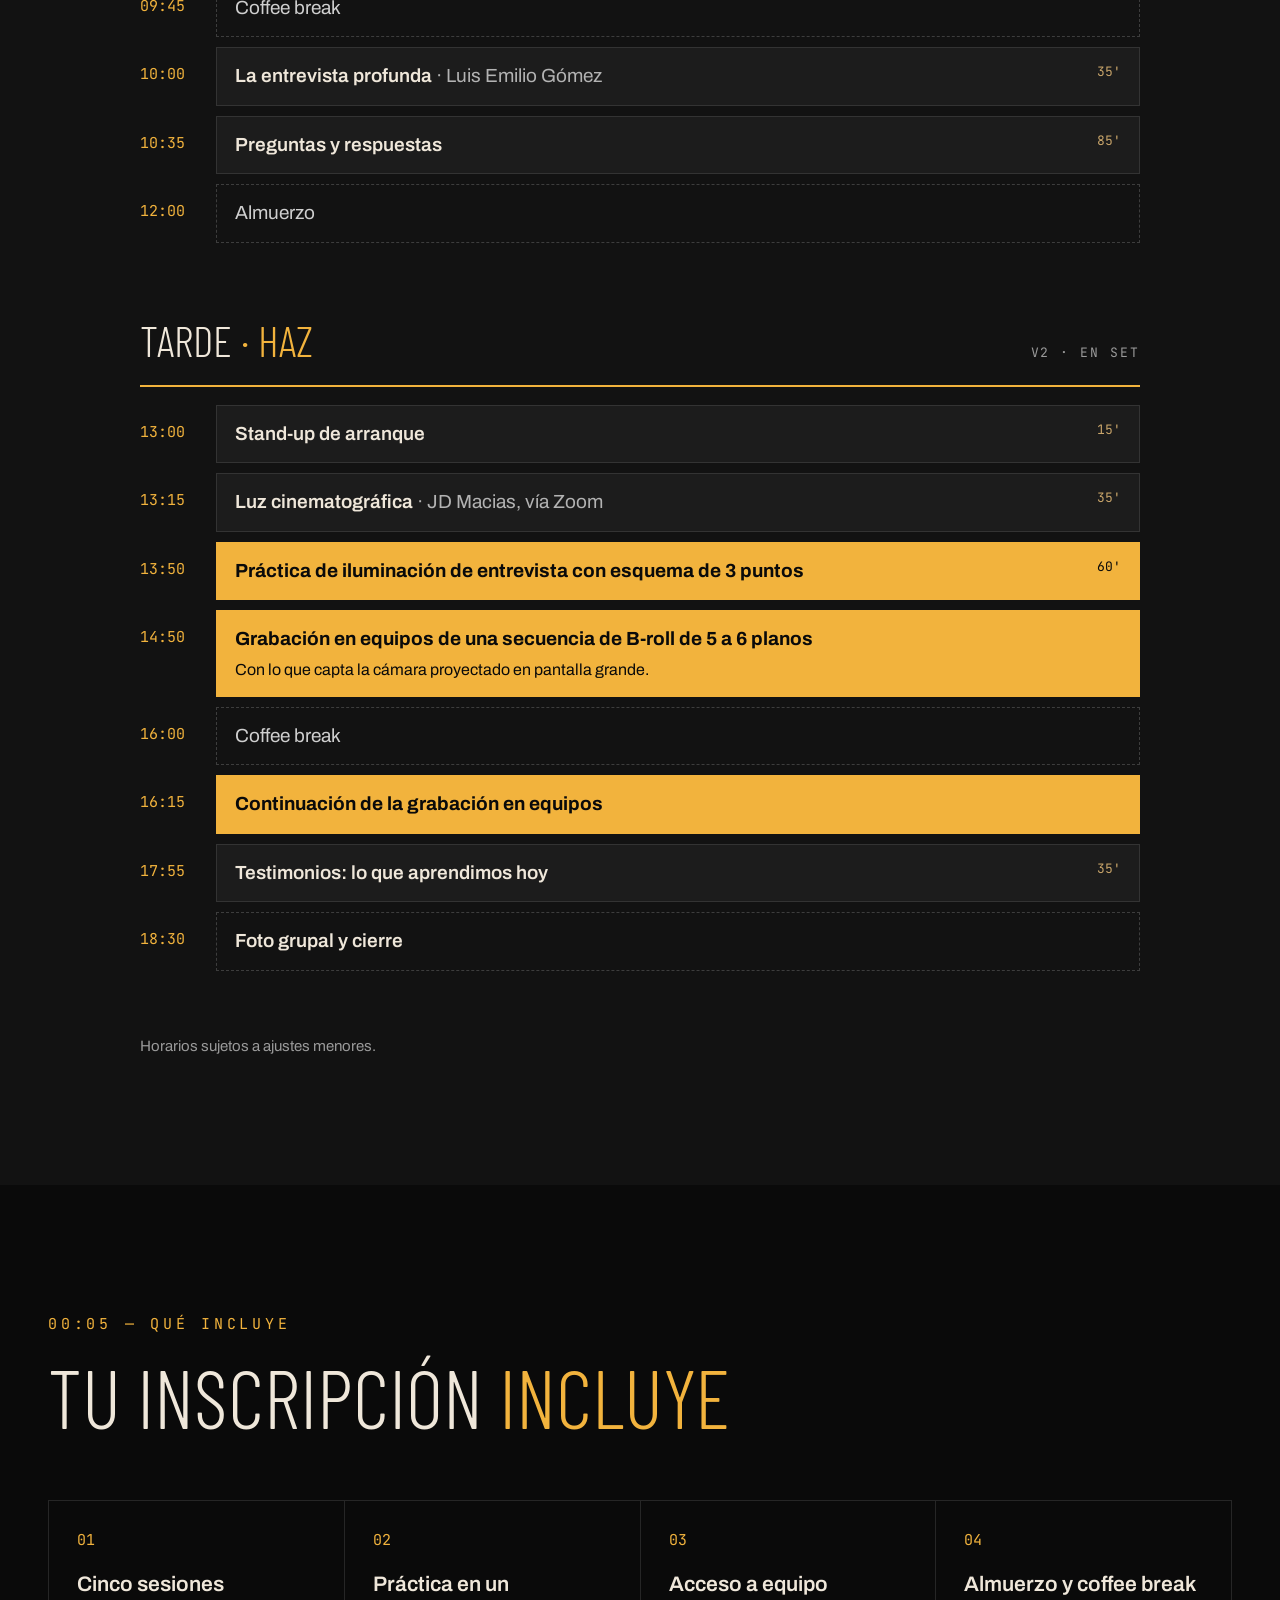
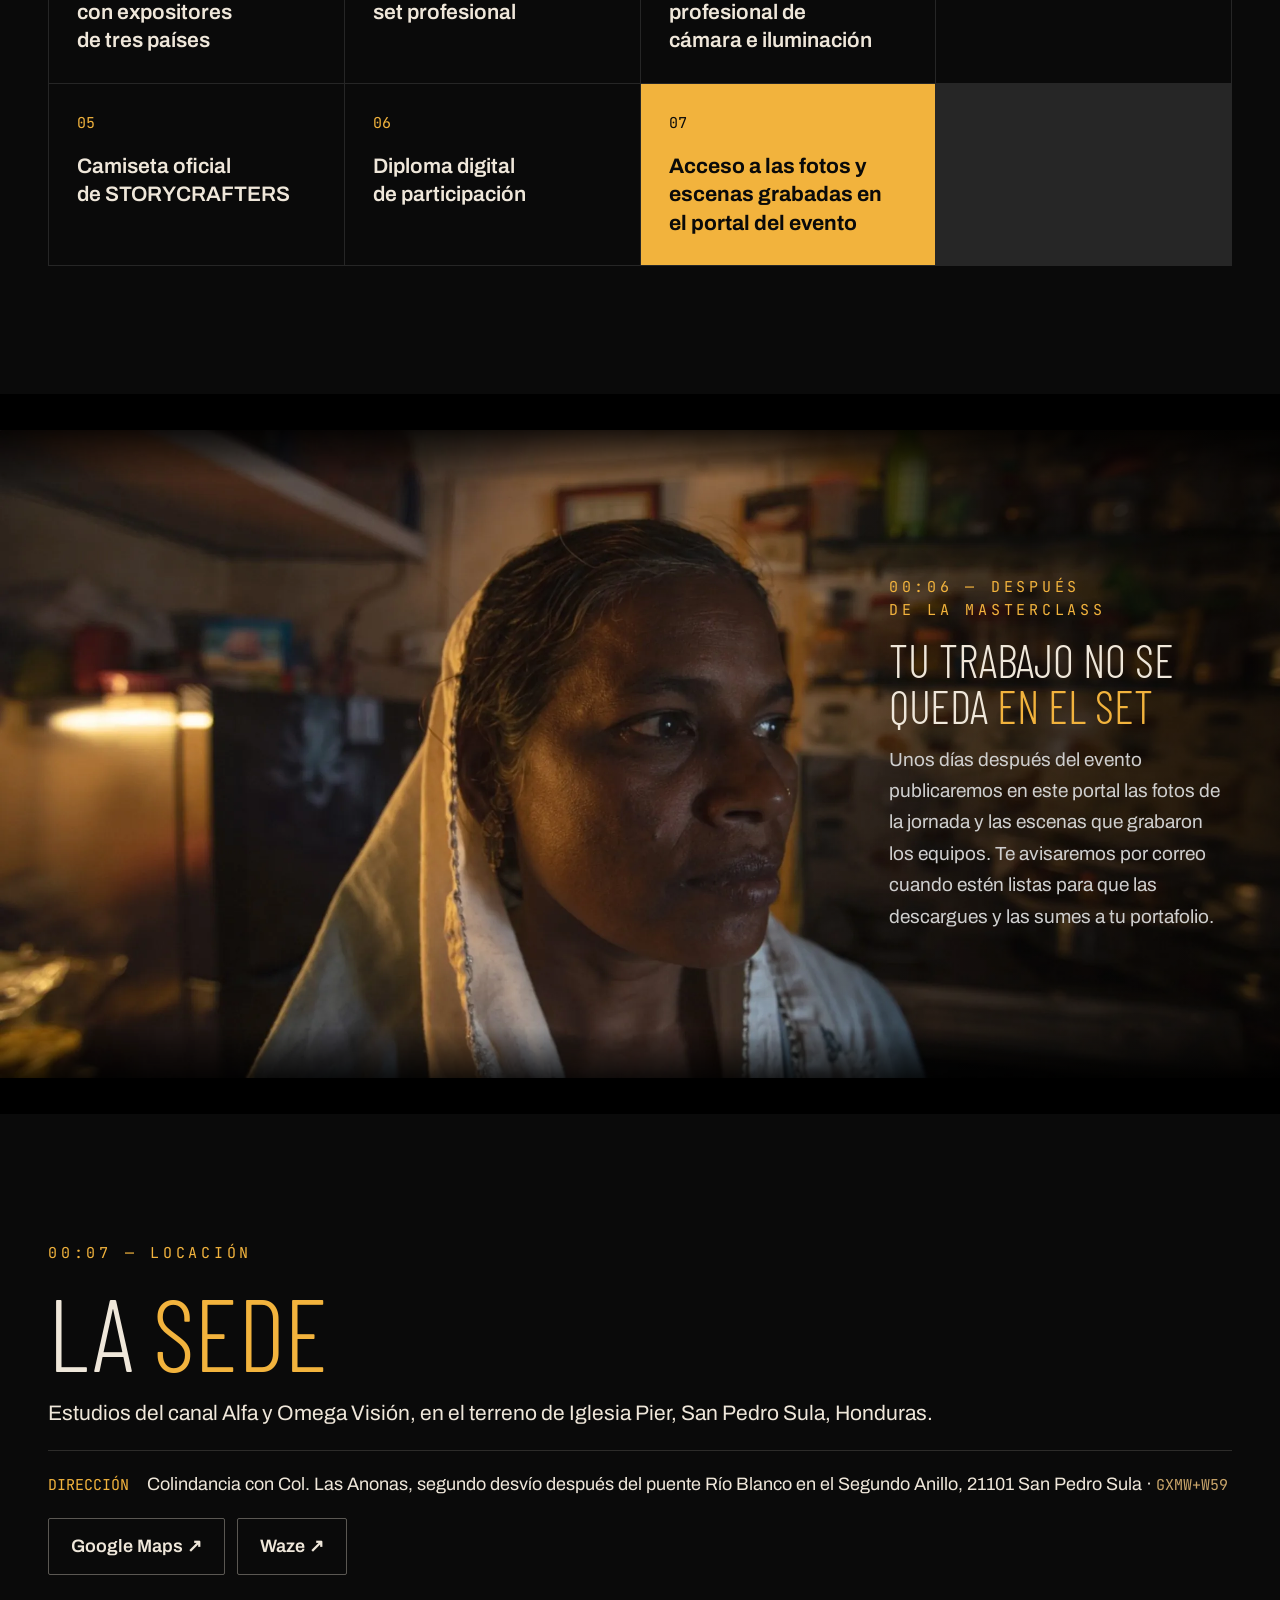
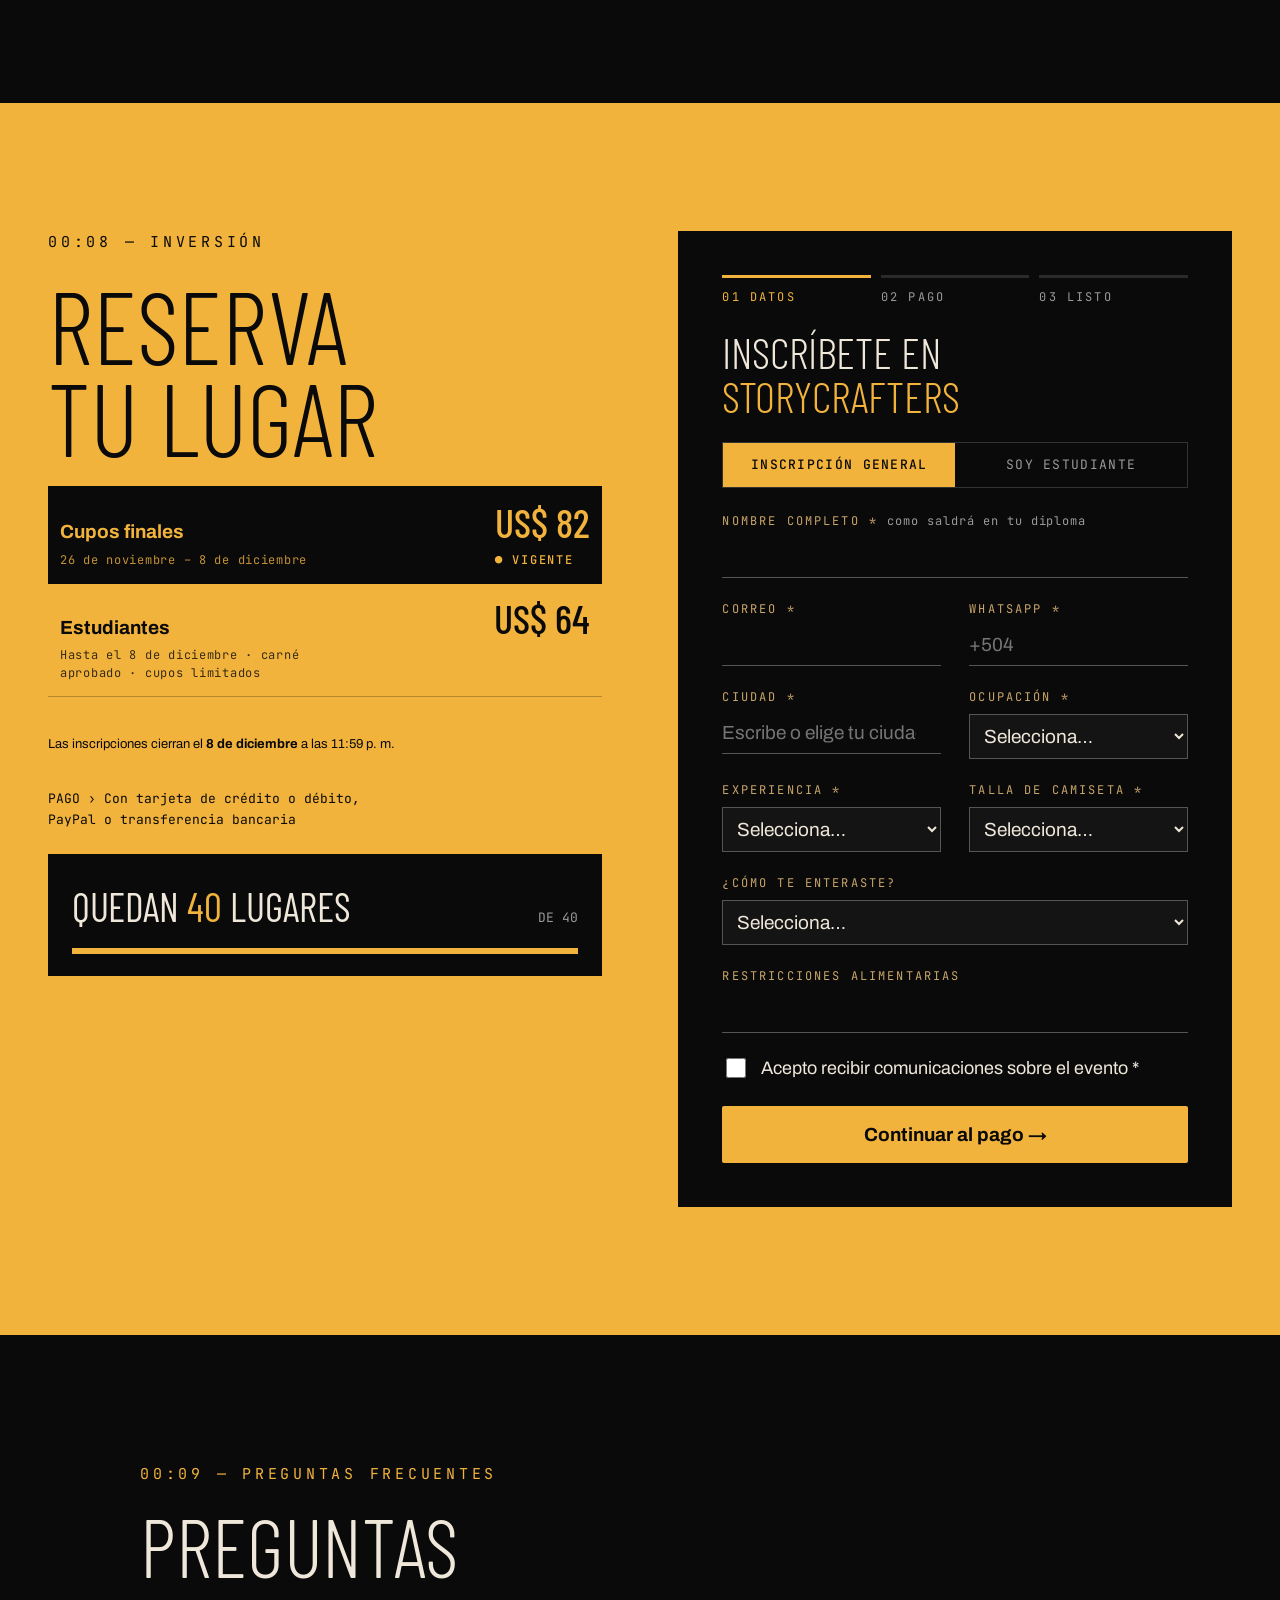
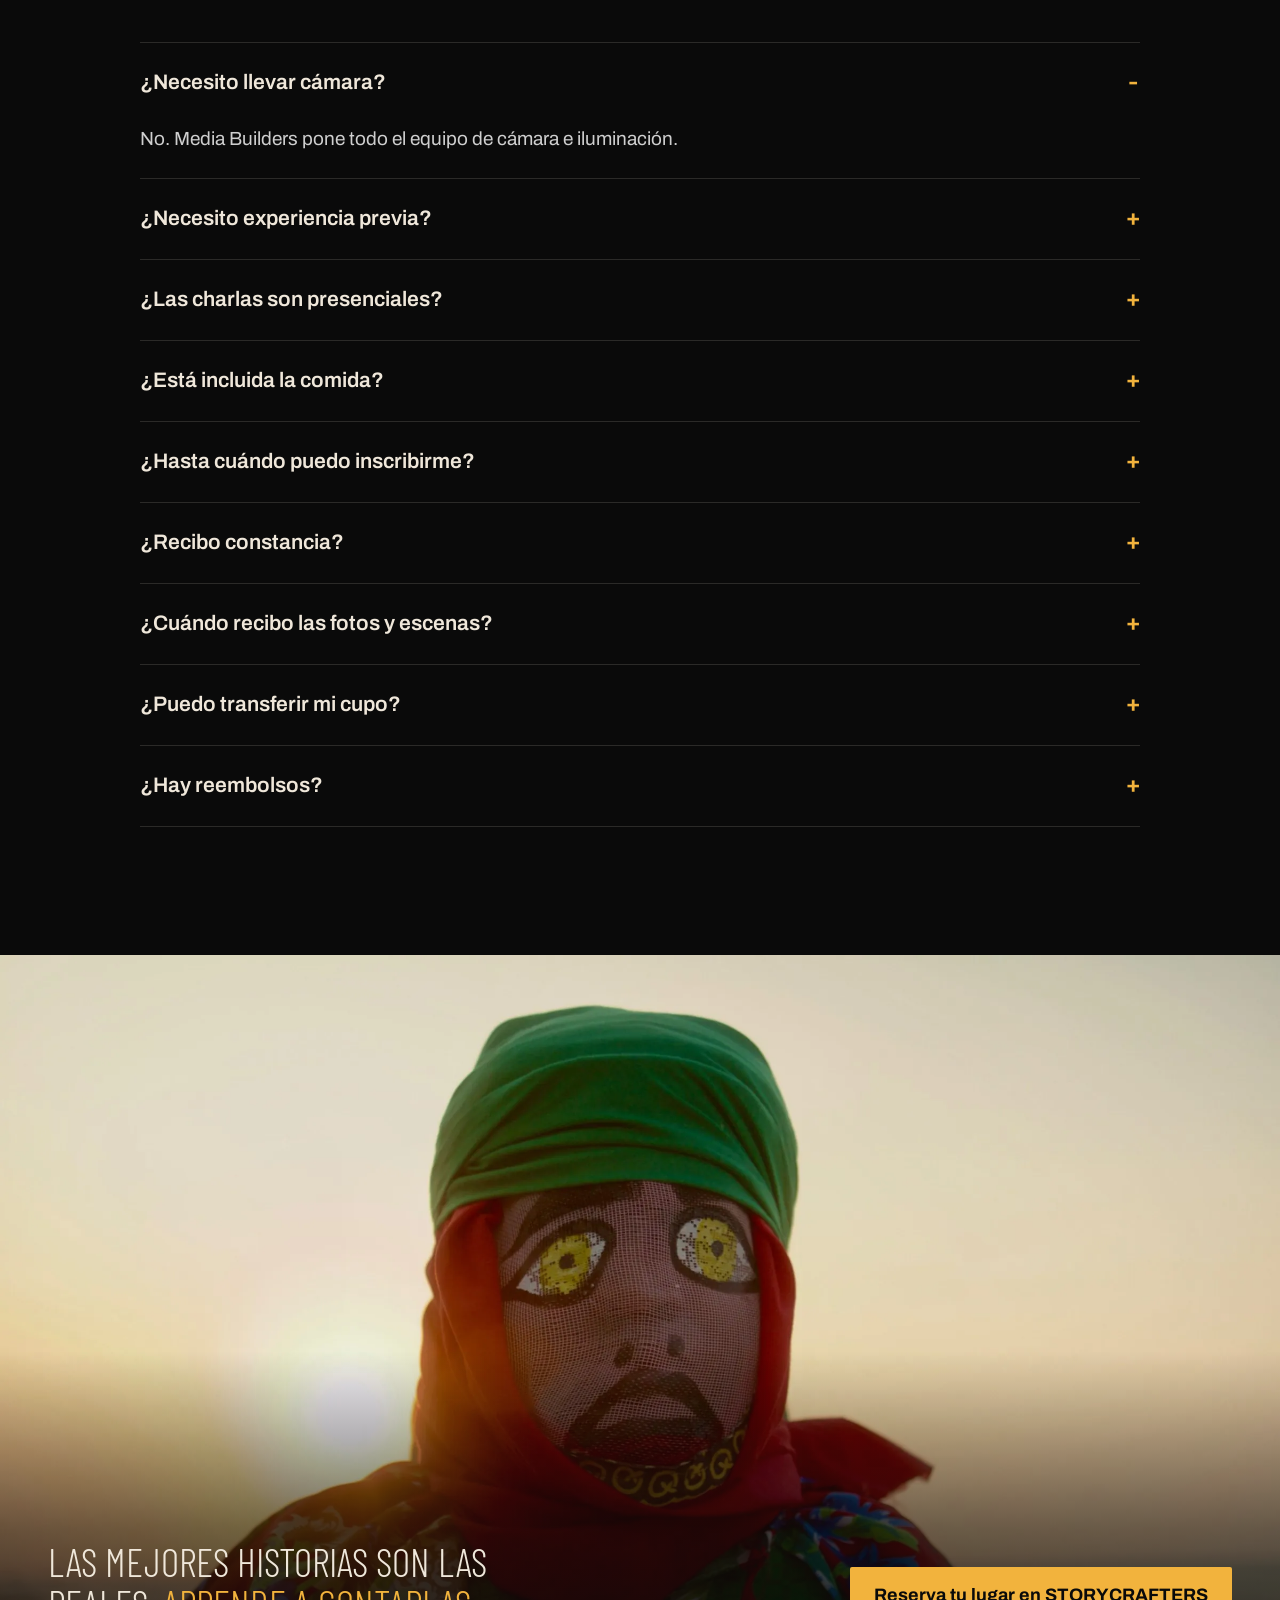
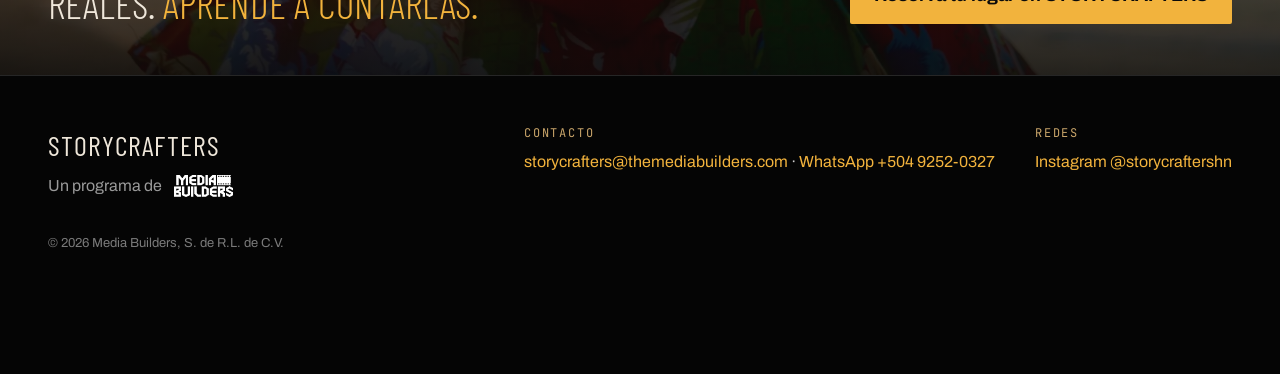
==== commit eb9d58ce: "feat: introducción de 15 min" ====
--- a/site/index.html
+++ b/site/index.html
@@ -215,12 +215,12 @@
         <span>V1 · SESIONES DE 35 MIN + PREGUNTAS</span>
       </div>
       <div class="row"><span class="row__time row__time--set">08:00</span><div class="row__body row__body--break"><strong>Registro y bienvenida</strong></div></div>
-      <div class="row"><span class="row__time row__time--set">08:20</span><div class="row__body"><span><strong>Introducción a STORYCRAFTERS</strong><span class="row__who"> · Luis Emilio Gómez</span></span><span class="row__dur">35'</span></div></div>
-      <div class="row"><span class="row__time row__time--set">08:55</span><div class="row__body"><span><strong>Investigación y preparación</strong><span class="row__who"> · Héctor Galindo</span></span><span class="row__dur">35'</span></div></div>
-      <div class="row"><span class="row__time row__time--set">09:30</span><div class="row__body"><span><strong>El arco de la historia</strong><span class="row__who"> · Eric Salguero, vía Zoom</span></span><span class="row__dur">35'</span></div></div>
-      <div class="row"><span class="row__time row__time--set">10:05</span><div class="row__body row__body--break">Coffee break</div></div>
-      <div class="row"><span class="row__time row__time--set">10:20</span><div class="row__body"><span><strong>La entrevista profunda</strong><span class="row__who"> · Luis Emilio Gómez</span></span><span class="row__dur">35'</span></div></div>
-      <div class="row"><span class="row__time row__time--set">10:55</span><div class="row__body"><strong>Preguntas y respuestas</strong><span class="row__dur">65'</span></div></div>
+      <div class="row"><span class="row__time row__time--set">08:20</span><div class="row__body"><span><strong>Introducción a STORYCRAFTERS</strong><span class="row__who"> · Luis Emilio Gómez</span></span><span class="row__dur">15'</span></div></div>
+      <div class="row"><span class="row__time row__time--set">08:35</span><div class="row__body"><span><strong>Investigación y preparación</strong><span class="row__who"> · Héctor Galindo</span></span><span class="row__dur">35'</span></div></div>
+      <div class="row"><span class="row__time row__time--set">09:10</span><div class="row__body"><span><strong>El arco de la historia</strong><span class="row__who"> · Eric Salguero, vía Zoom</span></span><span class="row__dur">35'</span></div></div>
+      <div class="row"><span class="row__time row__time--set">09:45</span><div class="row__body row__body--break">Coffee break</div></div>
+      <div class="row"><span class="row__time row__time--set">10:00</span><div class="row__body"><span><strong>La entrevista profunda</strong><span class="row__who"> · Luis Emilio Gómez</span></span><span class="row__dur">35'</span></div></div>
+      <div class="row"><span class="row__time row__time--set">10:35</span><div class="row__body"><strong>Preguntas y respuestas</strong><span class="row__dur">85'</span></div></div>
       <div class="row"><span class="row__time row__time--set">12:00</span><div class="row__body row__body--break">Almuerzo</div></div>
     </div>
 
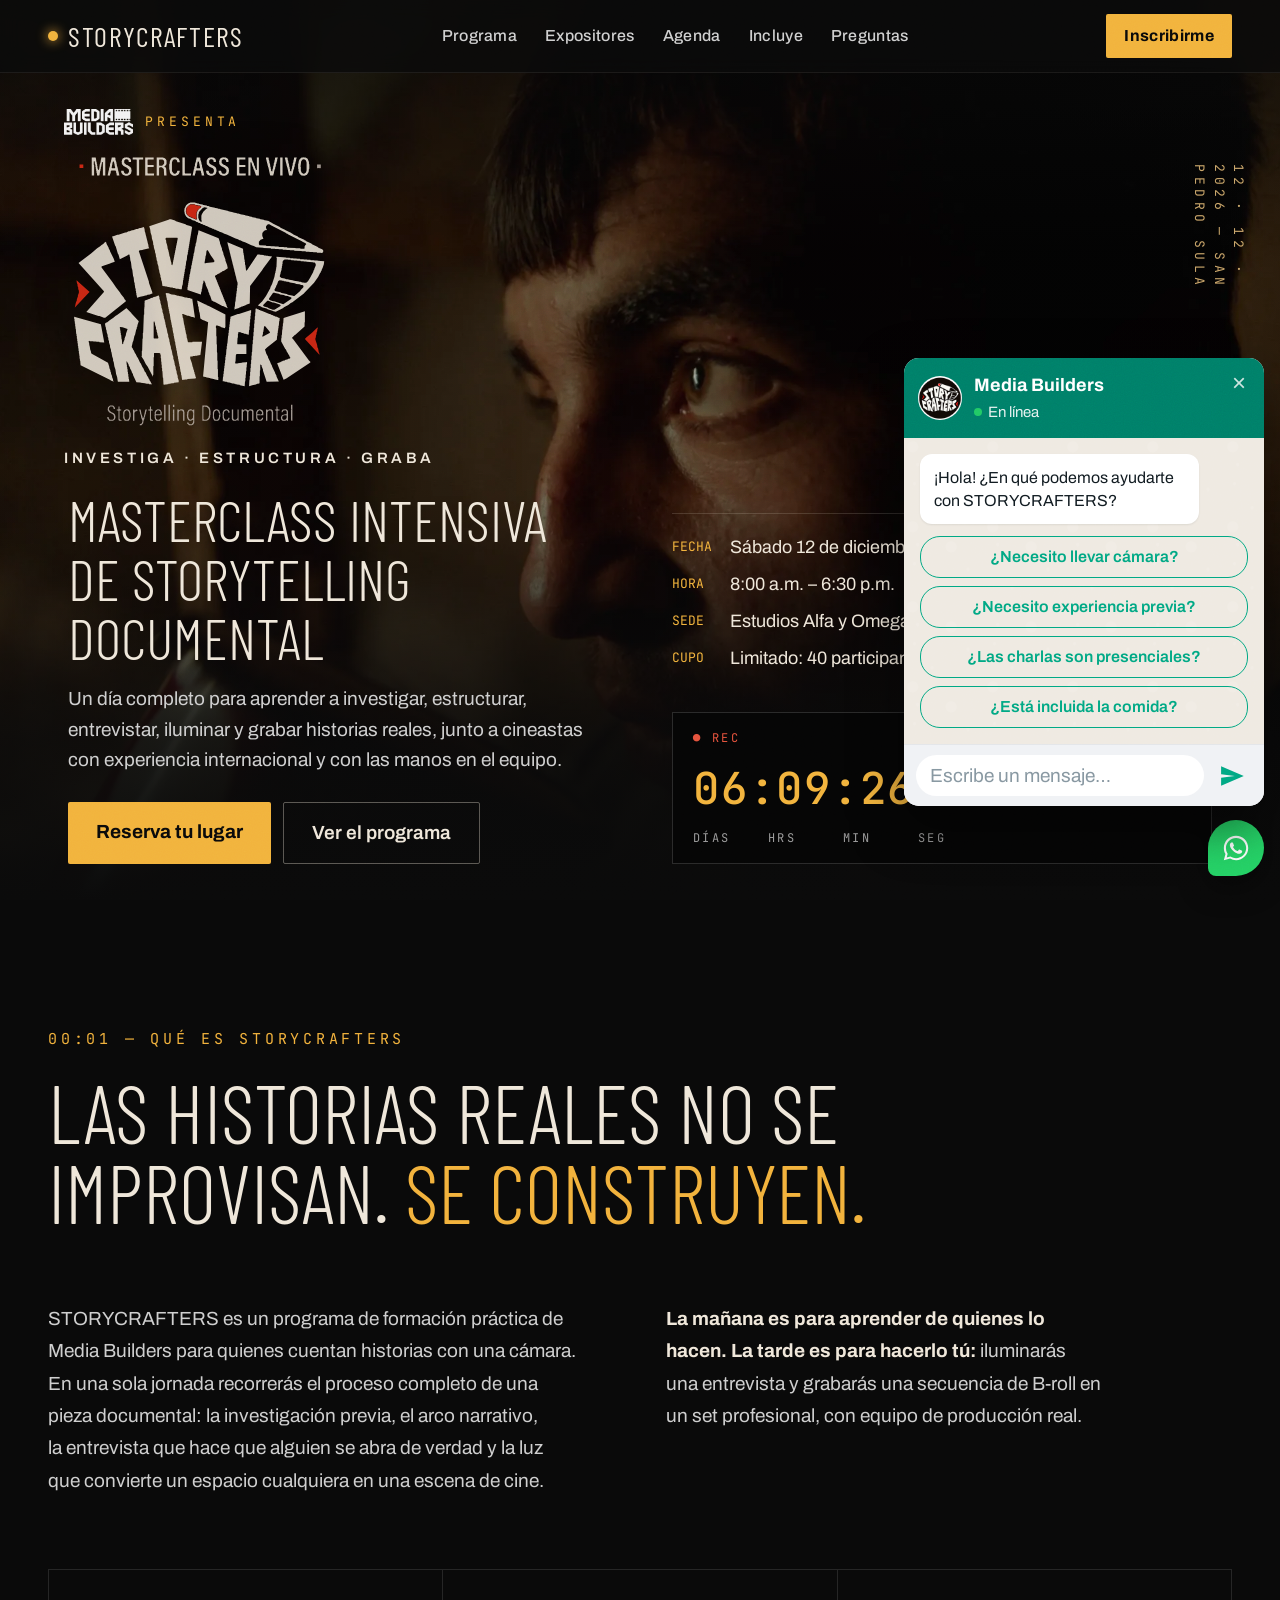
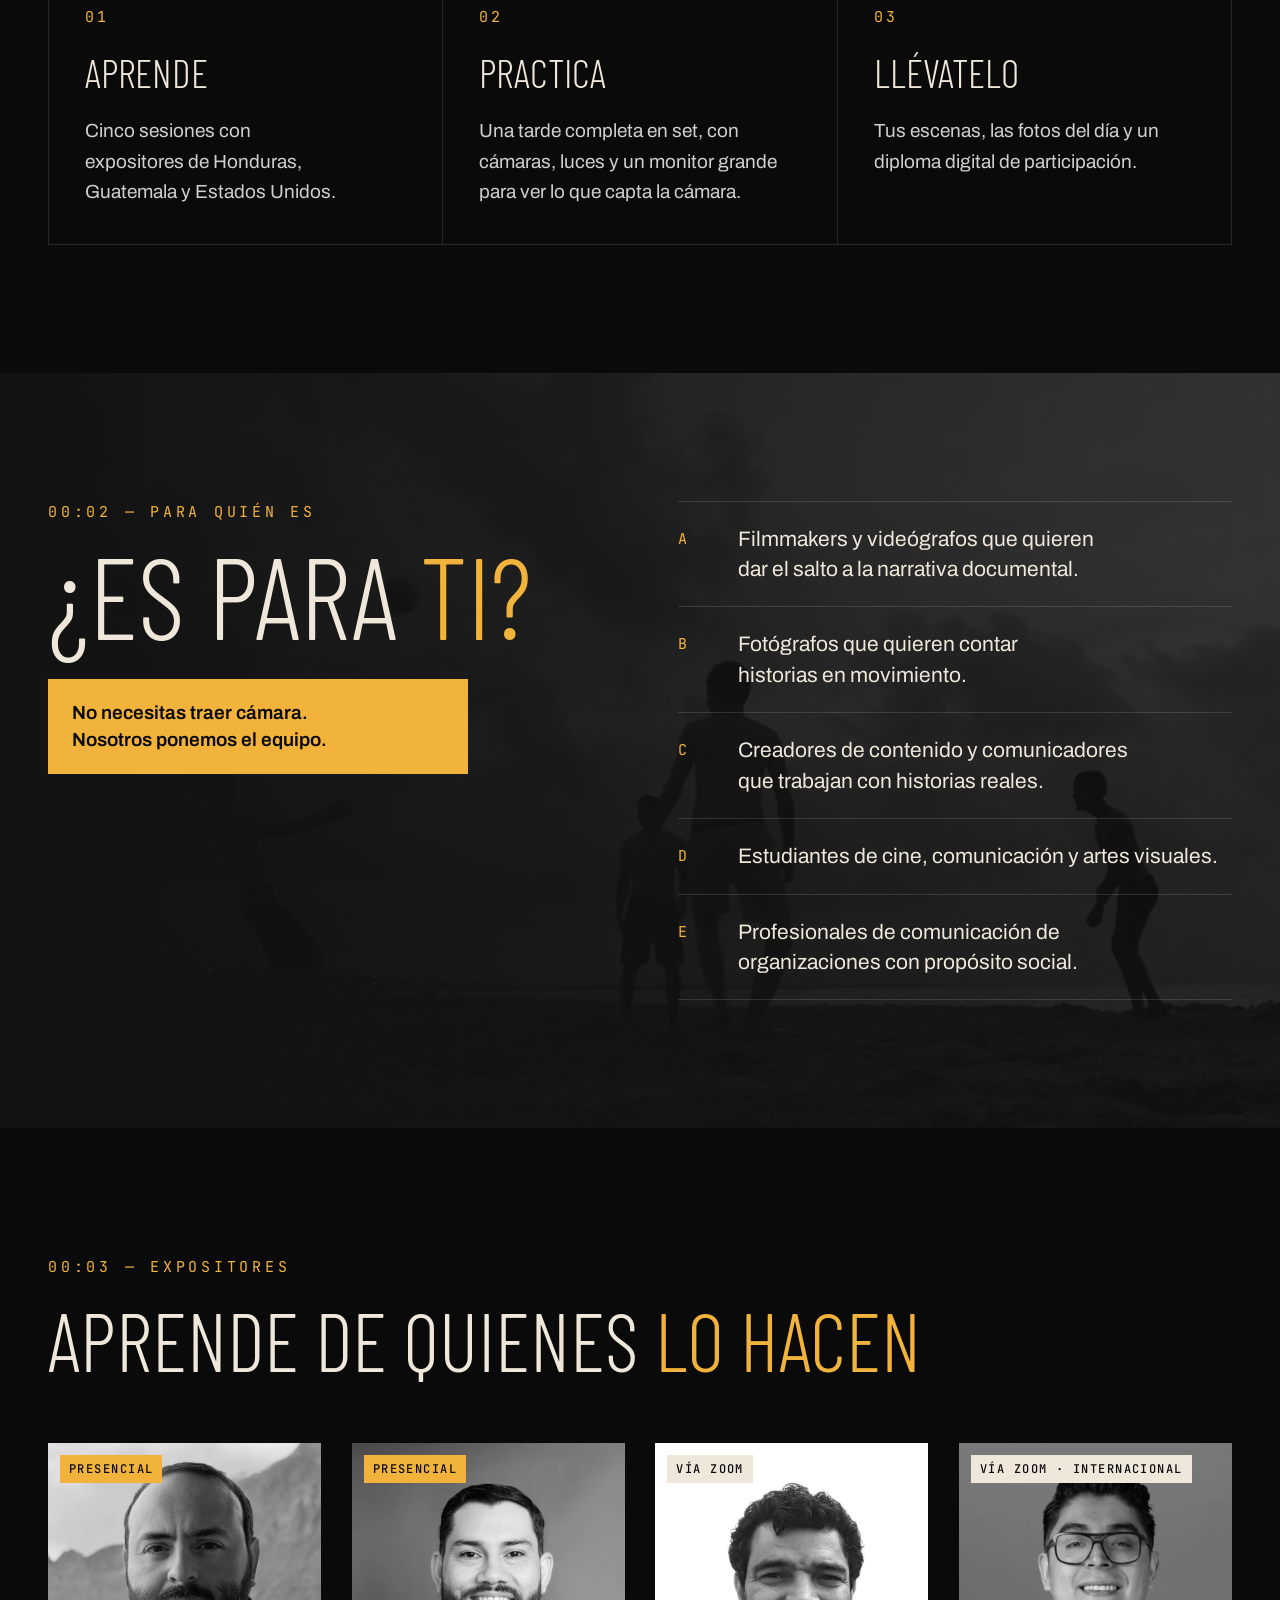
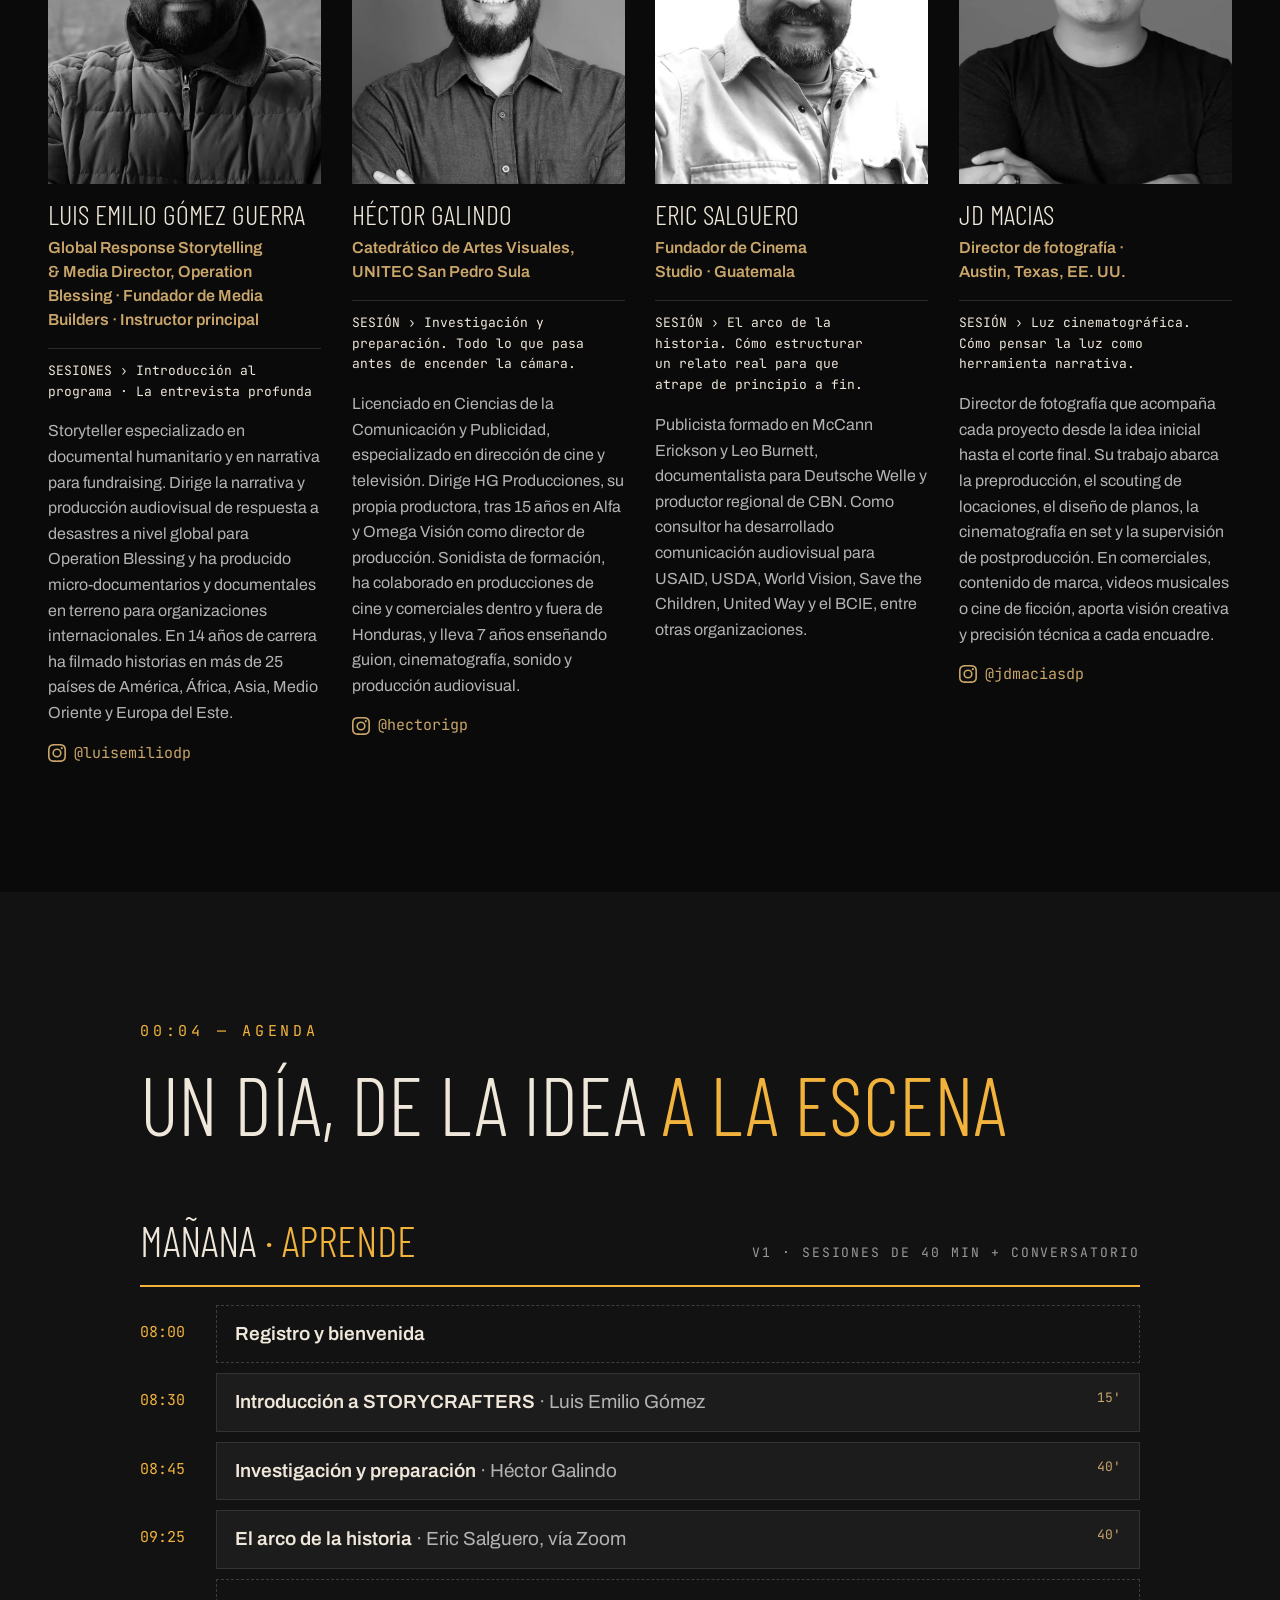
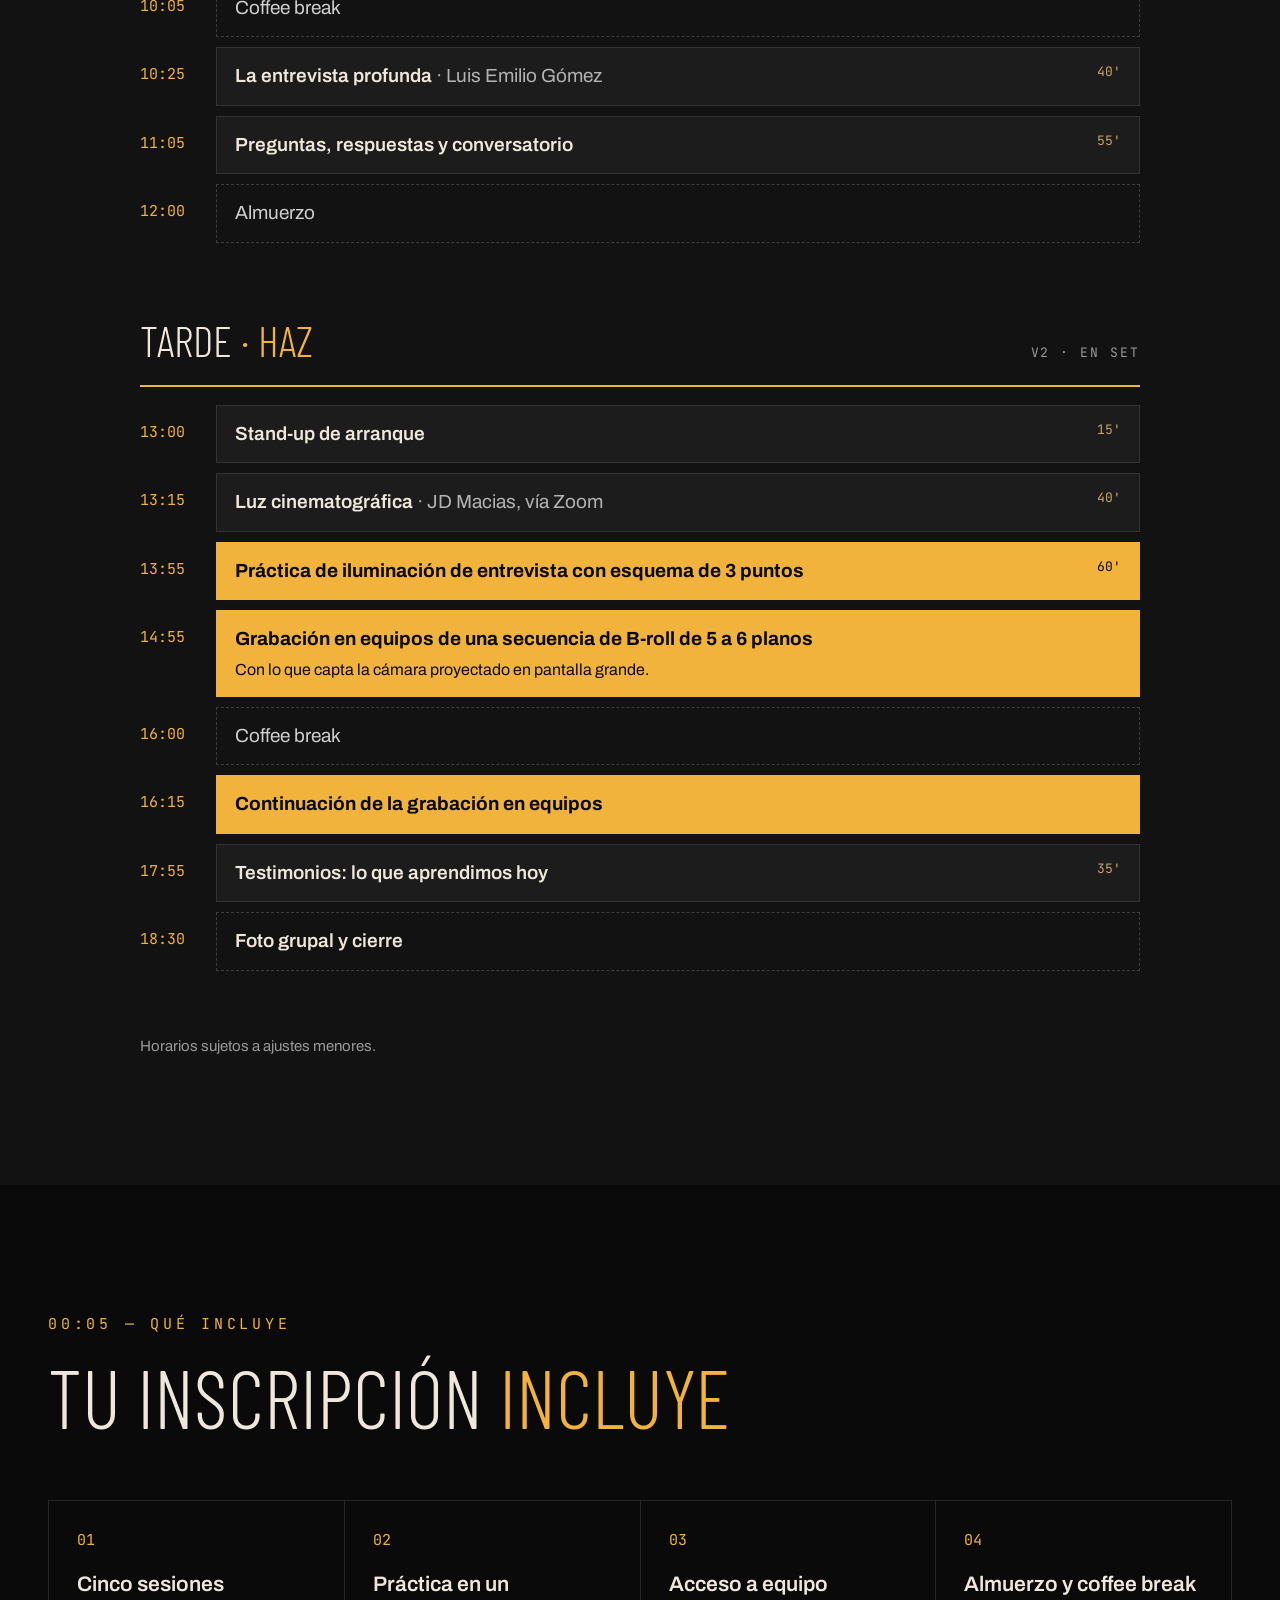
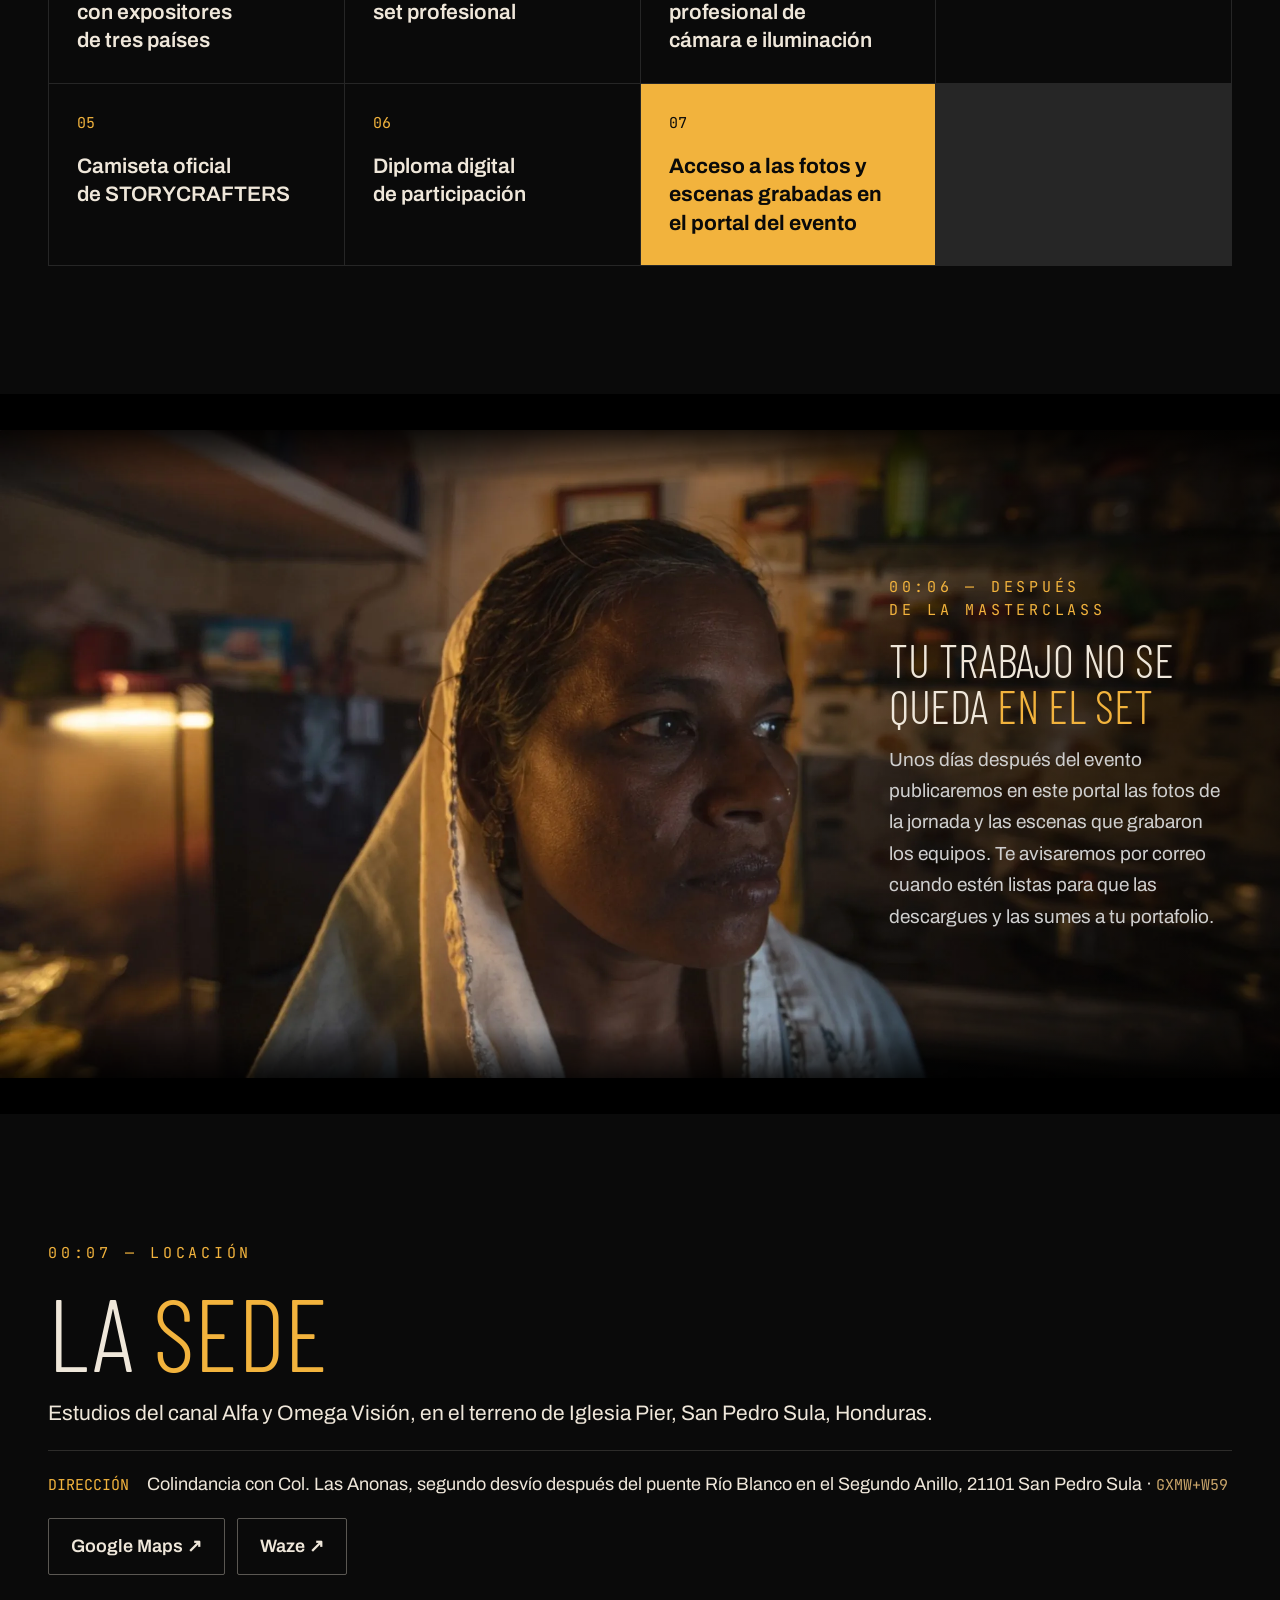
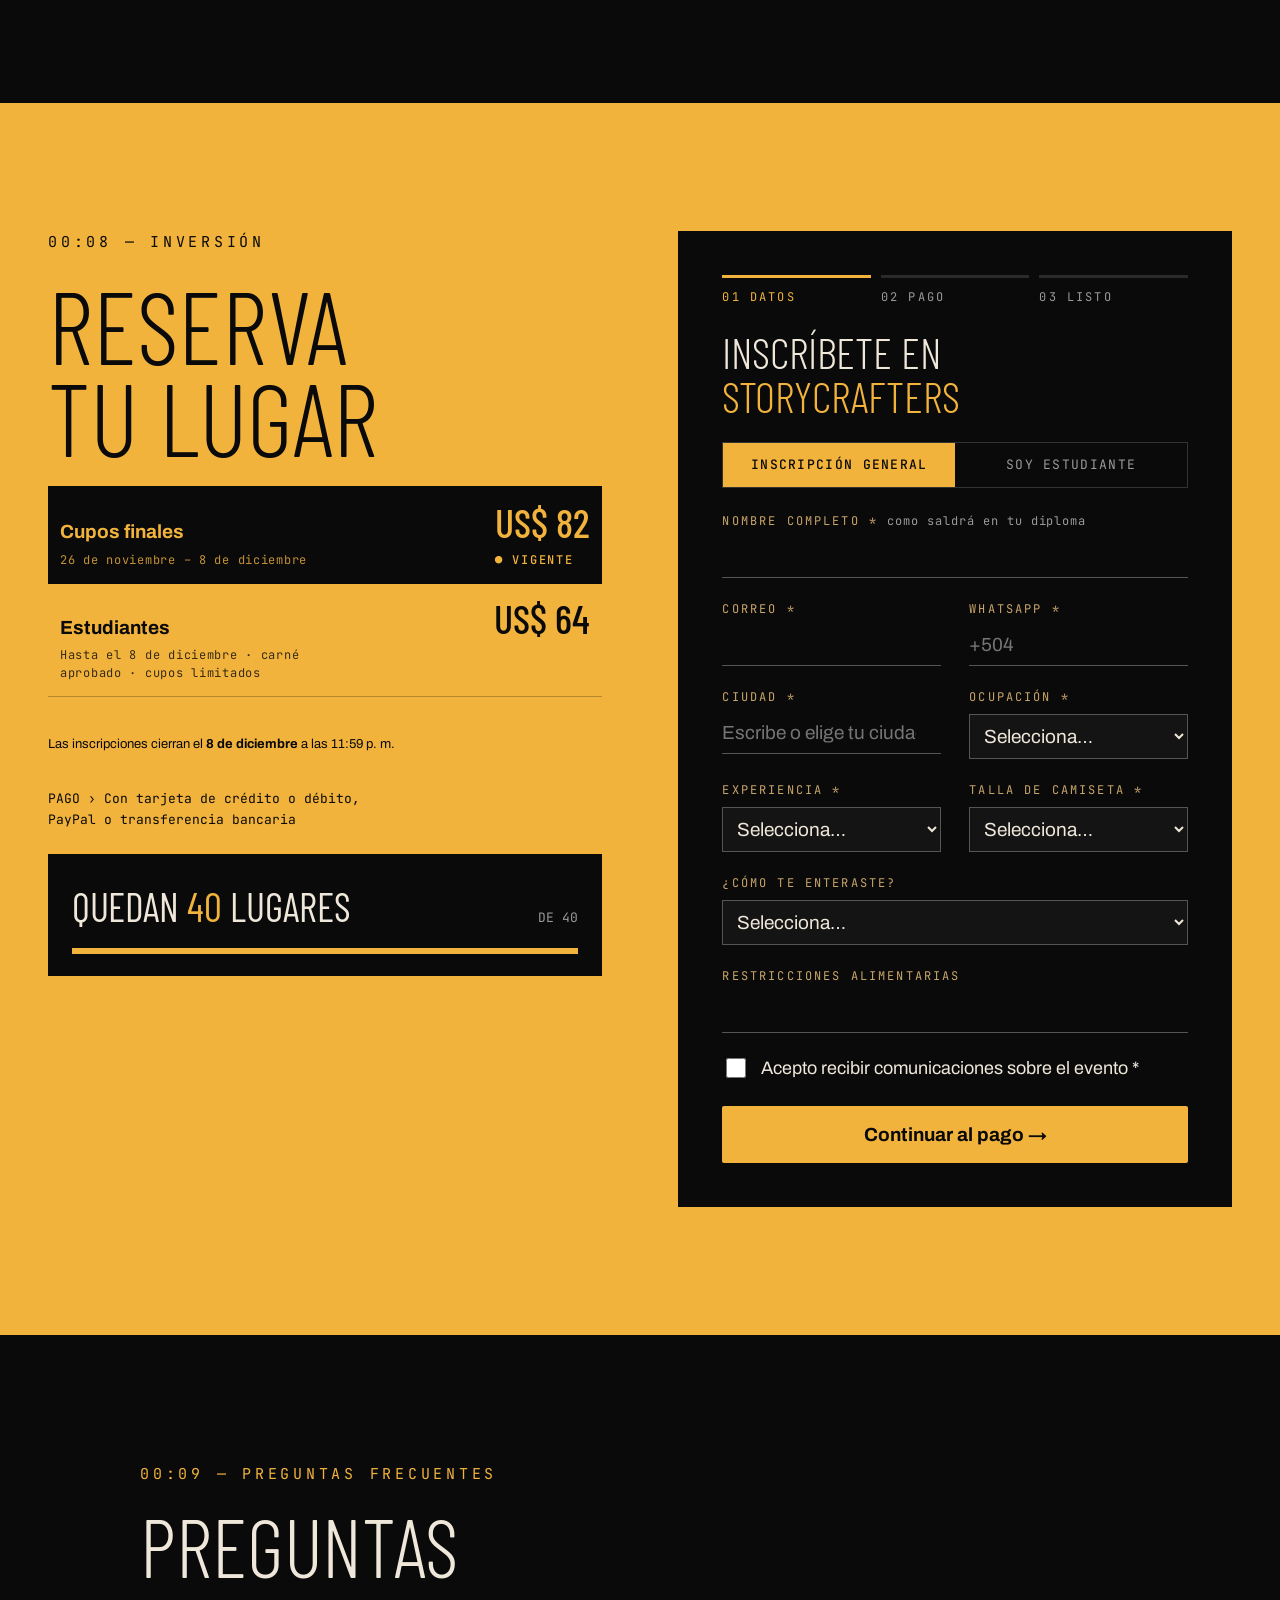
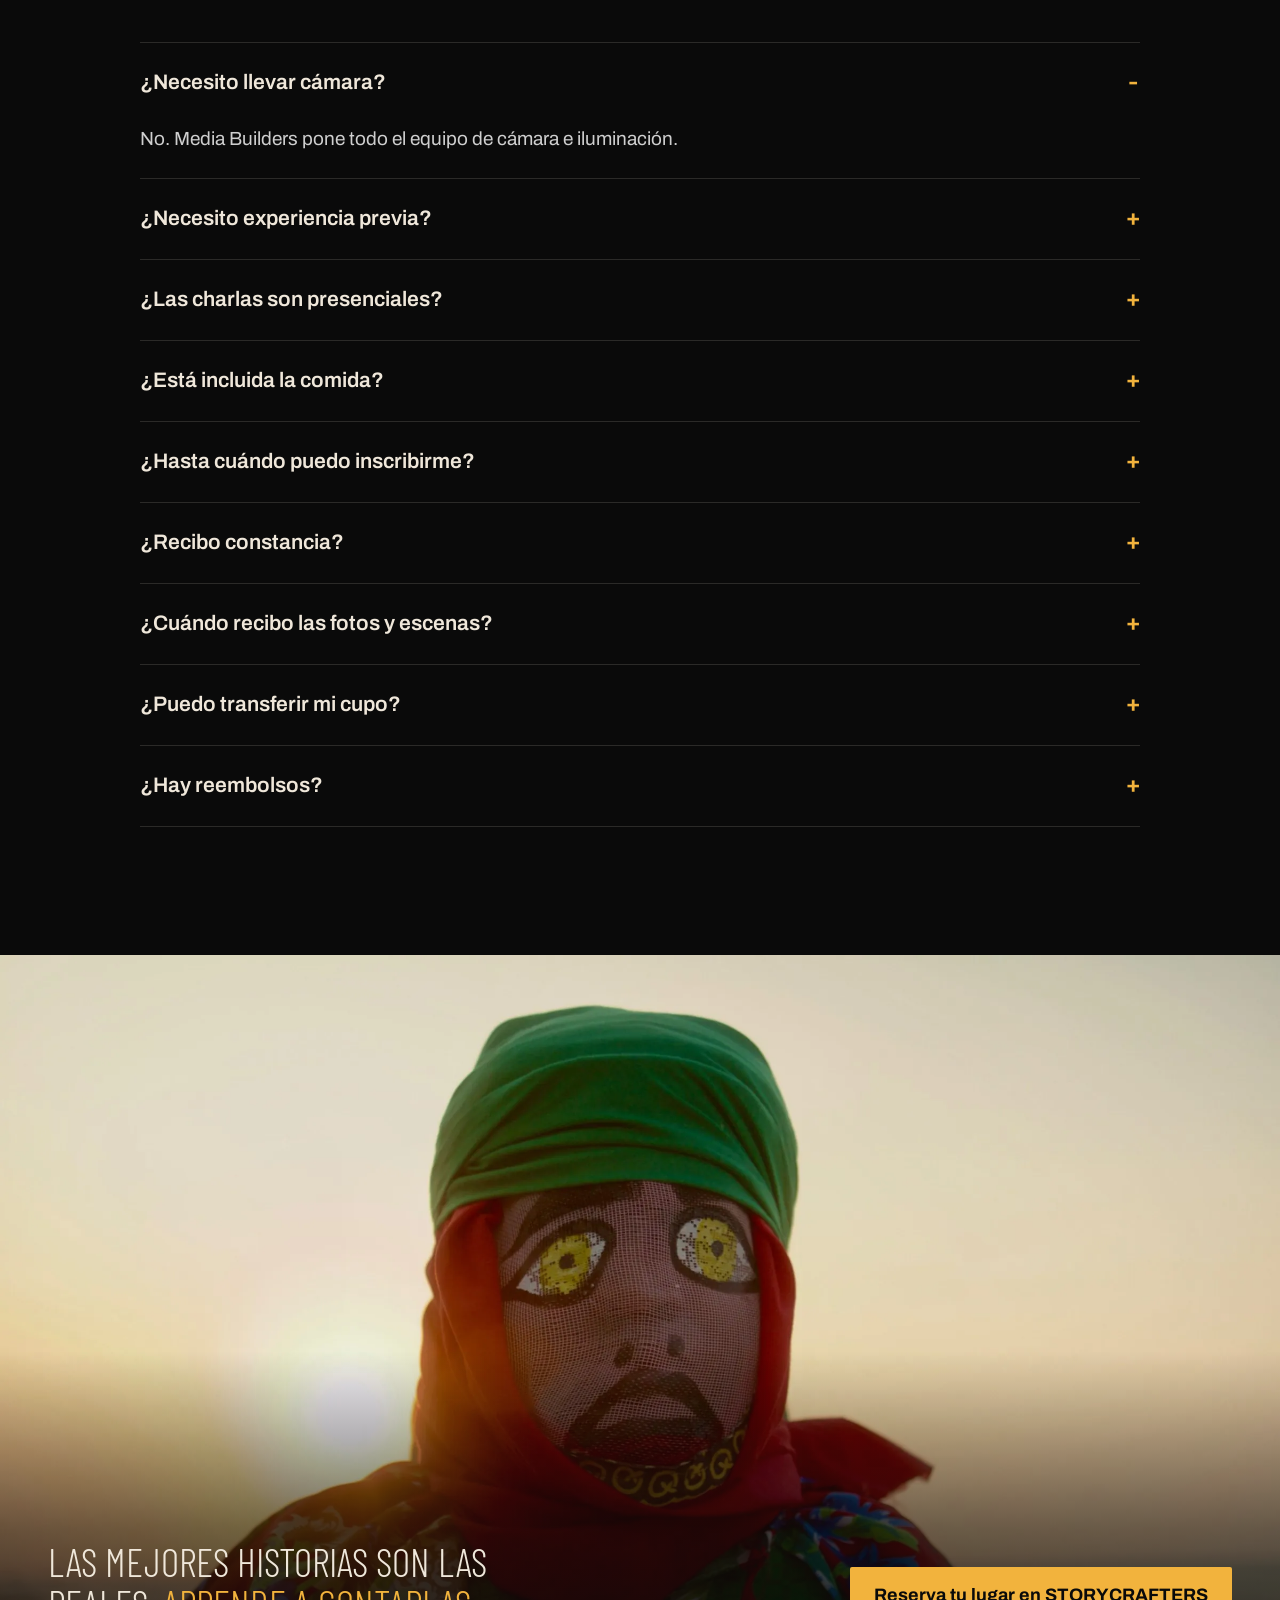
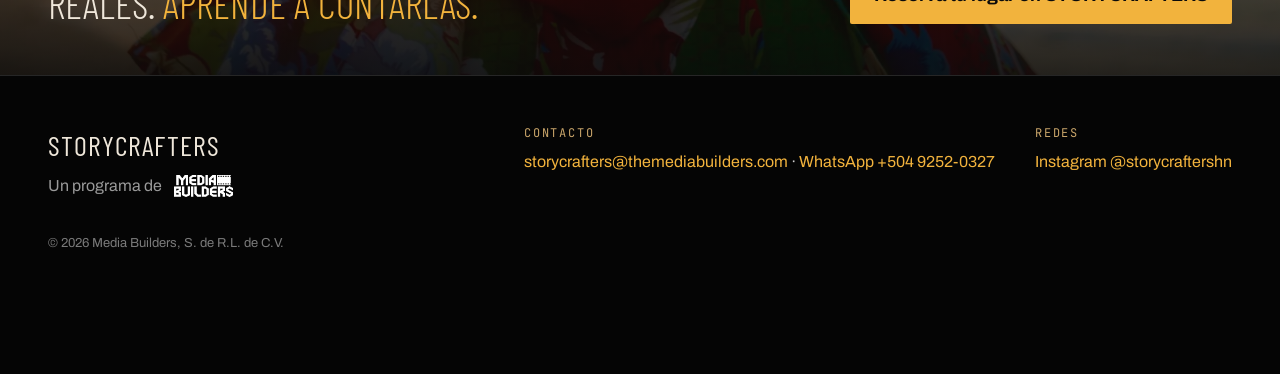
==== commit 4bdeeb47: "feat: agenda con registro de 30 min, charlas de 40 min y conversatorio" ====
--- a/site/index.html
+++ b/site/index.html
@@ -212,15 +212,15 @@
     <div class="agenda">
       <div class="agenda__head">
         <h3>Mañana <span class="hl">· Aprende</span></h3>
-        <span>V1 · SESIONES DE 35 MIN + PREGUNTAS</span>
+        <span>V1 · SESIONES DE 40 MIN + CONVERSATORIO</span>
       </div>
       <div class="row"><span class="row__time row__time--set">08:00</span><div class="row__body row__body--break"><strong>Registro y bienvenida</strong></div></div>
-      <div class="row"><span class="row__time row__time--set">08:20</span><div class="row__body"><span><strong>Introducción a STORYCRAFTERS</strong><span class="row__who"> · Luis Emilio Gómez</span></span><span class="row__dur">15'</span></div></div>
-      <div class="row"><span class="row__time row__time--set">08:35</span><div class="row__body"><span><strong>Investigación y preparación</strong><span class="row__who"> · Héctor Galindo</span></span><span class="row__dur">35'</span></div></div>
-      <div class="row"><span class="row__time row__time--set">09:10</span><div class="row__body"><span><strong>El arco de la historia</strong><span class="row__who"> · Eric Salguero, vía Zoom</span></span><span class="row__dur">35'</span></div></div>
-      <div class="row"><span class="row__time row__time--set">09:45</span><div class="row__body row__body--break">Coffee break</div></div>
-      <div class="row"><span class="row__time row__time--set">10:00</span><div class="row__body"><span><strong>La entrevista profunda</strong><span class="row__who"> · Luis Emilio Gómez</span></span><span class="row__dur">35'</span></div></div>
-      <div class="row"><span class="row__time row__time--set">10:35</span><div class="row__body"><strong>Preguntas y respuestas</strong><span class="row__dur">85'</span></div></div>
+      <div class="row"><span class="row__time row__time--set">08:30</span><div class="row__body"><span><strong>Introducción a STORYCRAFTERS</strong><span class="row__who"> · Luis Emilio Gómez</span></span><span class="row__dur">15'</span></div></div>
+      <div class="row"><span class="row__time row__time--set">08:45</span><div class="row__body"><span><strong>Investigación y preparación</strong><span class="row__who"> · Héctor Galindo</span></span><span class="row__dur">40'</span></div></div>
+      <div class="row"><span class="row__time row__time--set">09:25</span><div class="row__body"><span><strong>El arco de la historia</strong><span class="row__who"> · Eric Salguero, vía Zoom</span></span><span class="row__dur">40'</span></div></div>
+      <div class="row"><span class="row__time row__time--set">10:05</span><div class="row__body row__body--break">Coffee break</div></div>
+      <div class="row"><span class="row__time row__time--set">10:25</span><div class="row__body"><span><strong>La entrevista profunda</strong><span class="row__who"> · Luis Emilio Gómez</span></span><span class="row__dur">40'</span></div></div>
+      <div class="row"><span class="row__time row__time--set">11:05</span><div class="row__body"><strong>Preguntas, respuestas y conversatorio</strong><span class="row__dur">55'</span></div></div>
       <div class="row"><span class="row__time row__time--set">12:00</span><div class="row__body row__body--break">Almuerzo</div></div>
     </div>
 
@@ -230,9 +230,9 @@
         <span>V2 · EN SET</span>
       </div>
       <div class="row"><span class="row__time row__time--set">13:00</span><div class="row__body"><strong>Stand-up de arranque</strong><span class="row__dur">15'</span></div></div>
-      <div class="row"><span class="row__time row__time--set">13:15</span><div class="row__body"><span><strong>Luz cinematográfica</strong><span class="row__who"> · JD Macias, vía Zoom</span></span><span class="row__dur">35'</span></div></div>
-      <div class="row"><span class="row__time row__time--set">13:50</span><div class="row__body row__body--practice"><strong>Práctica de iluminación de entrevista con esquema de 3 puntos</strong><span class="row__dur">60'</span></div></div>
-      <div class="row"><span class="row__time row__time--set">14:50</span><div class="row__body row__body--practice row__body--column"><strong>Grabación en equipos de una secuencia de B-roll de 5 a 6 planos</strong><span>Con lo que capta la cámara proyectado en pantalla grande.</span></div></div>
+      <div class="row"><span class="row__time row__time--set">13:15</span><div class="row__body"><span><strong>Luz cinematográfica</strong><span class="row__who"> · JD Macias, vía Zoom</span></span><span class="row__dur">40'</span></div></div>
+      <div class="row"><span class="row__time row__time--set">13:55</span><div class="row__body row__body--practice"><strong>Práctica de iluminación de entrevista con esquema de 3 puntos</strong><span class="row__dur">60'</span></div></div>
+      <div class="row"><span class="row__time row__time--set">14:55</span><div class="row__body row__body--practice row__body--column"><strong>Grabación en equipos de una secuencia de B-roll de 5 a 6 planos</strong><span>Con lo que capta la cámara proyectado en pantalla grande.</span></div></div>
       <div class="row"><span class="row__time row__time--set">16:00</span><div class="row__body row__body--break">Coffee break</div></div>
       <div class="row"><span class="row__time row__time--set">16:15</span><div class="row__body row__body--practice"><strong>Continuación de la grabación en equipos</strong></div></div>
       <div class="row"><span class="row__time row__time--set">17:55</span><div class="row__body"><strong>Testimonios: lo que aprendimos hoy</strong><span class="row__dur">35'</span></div></div>
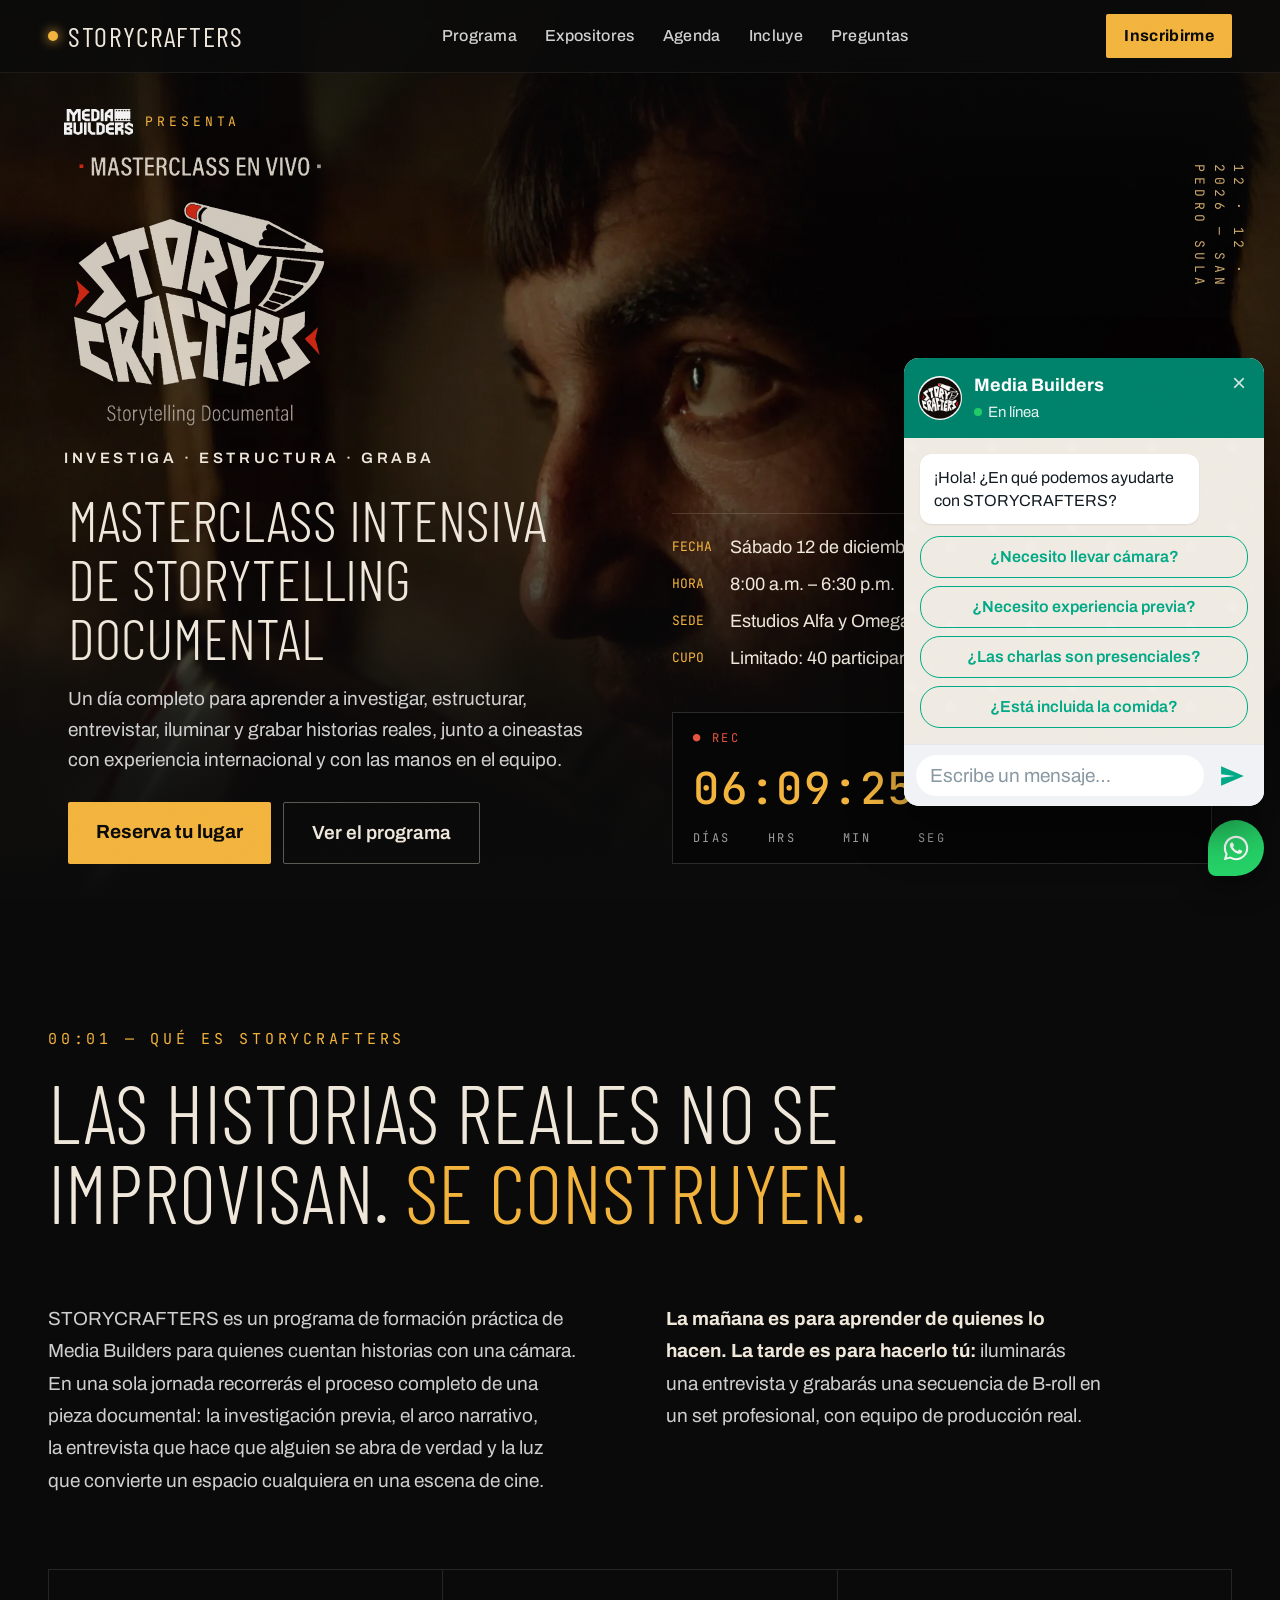
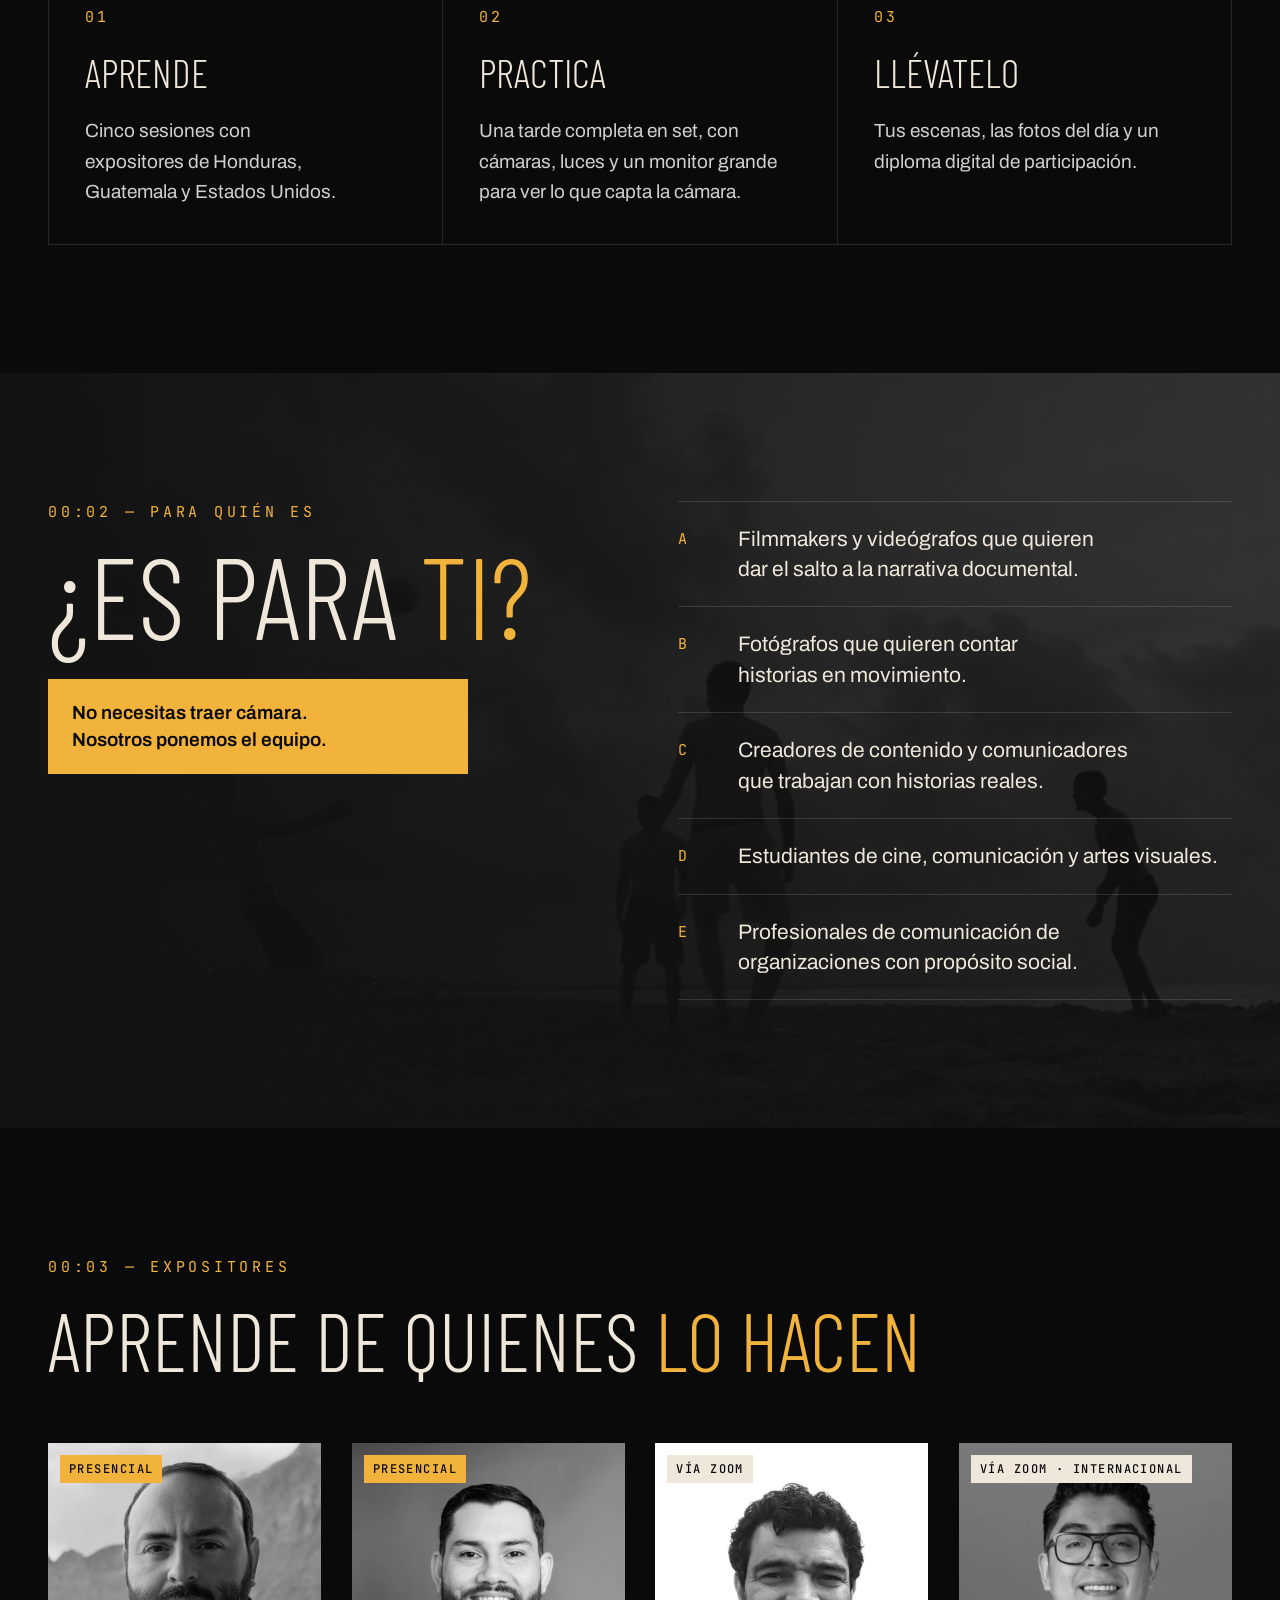
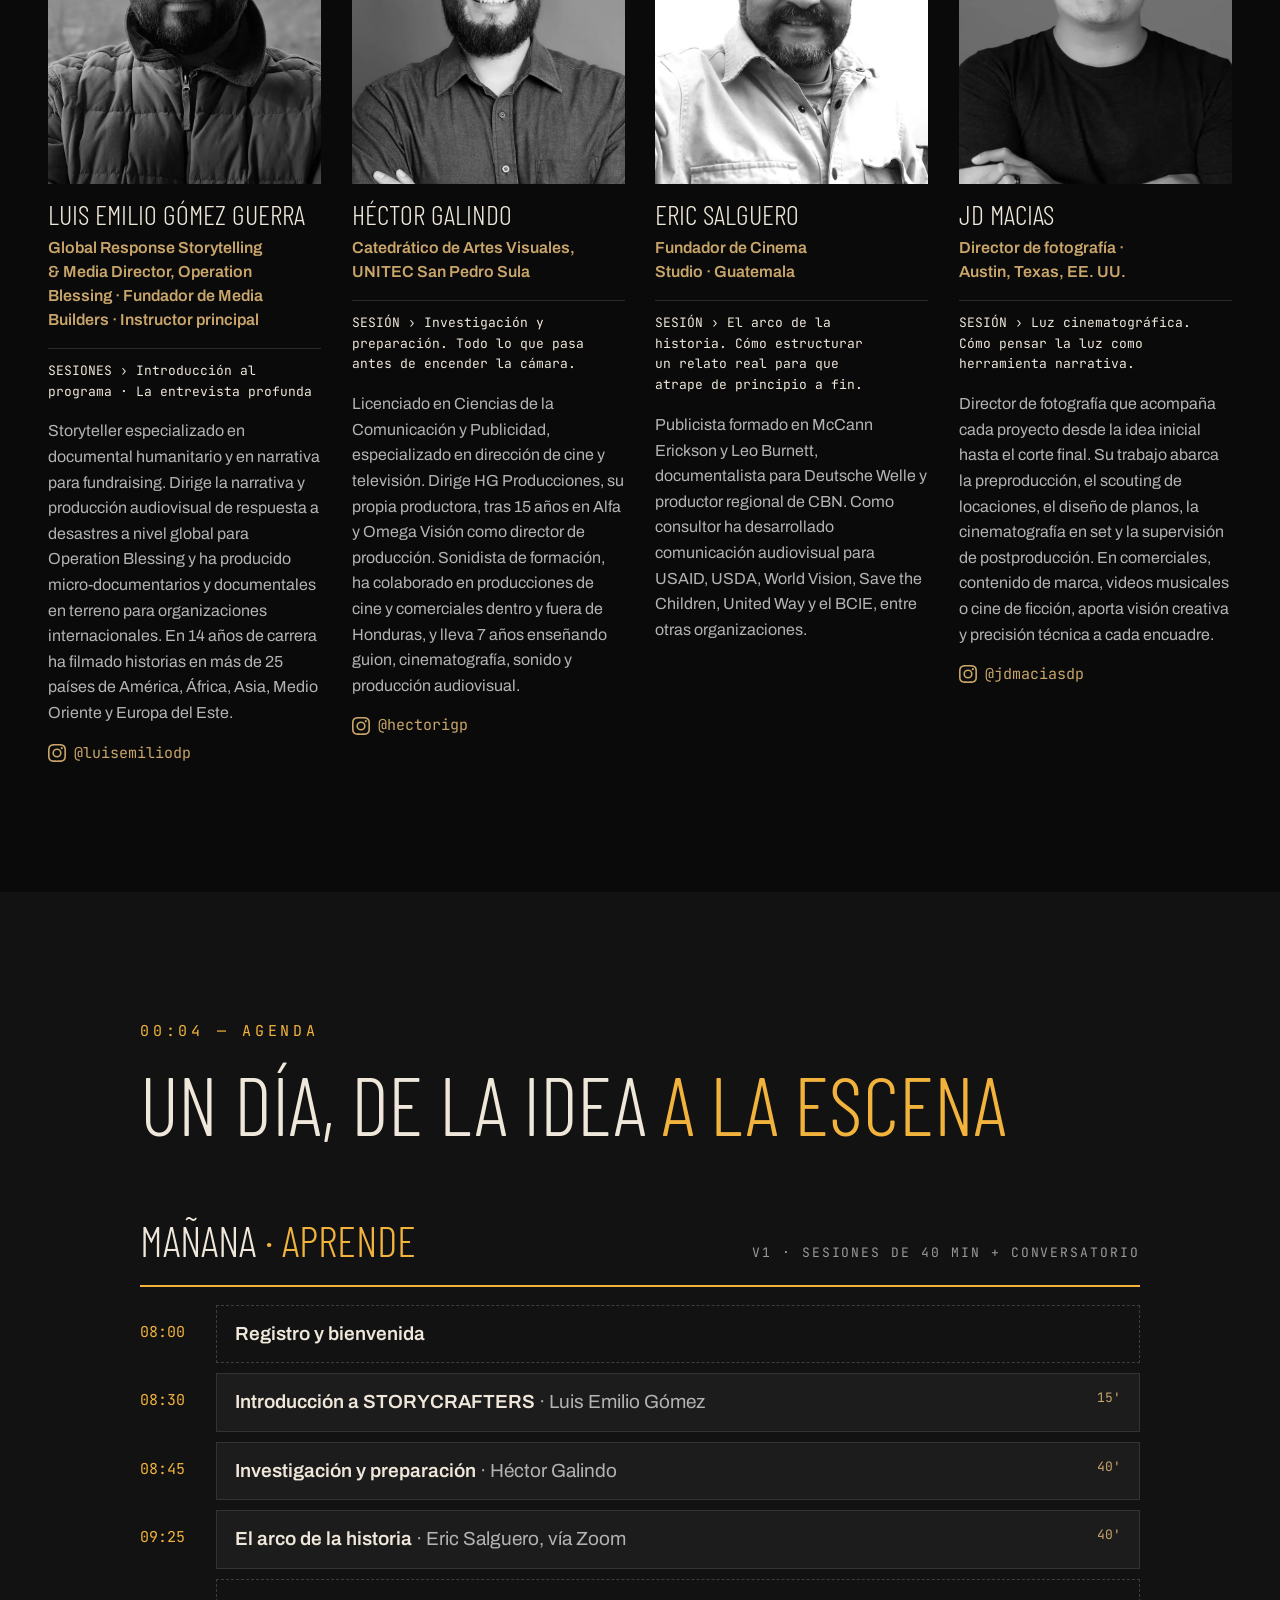
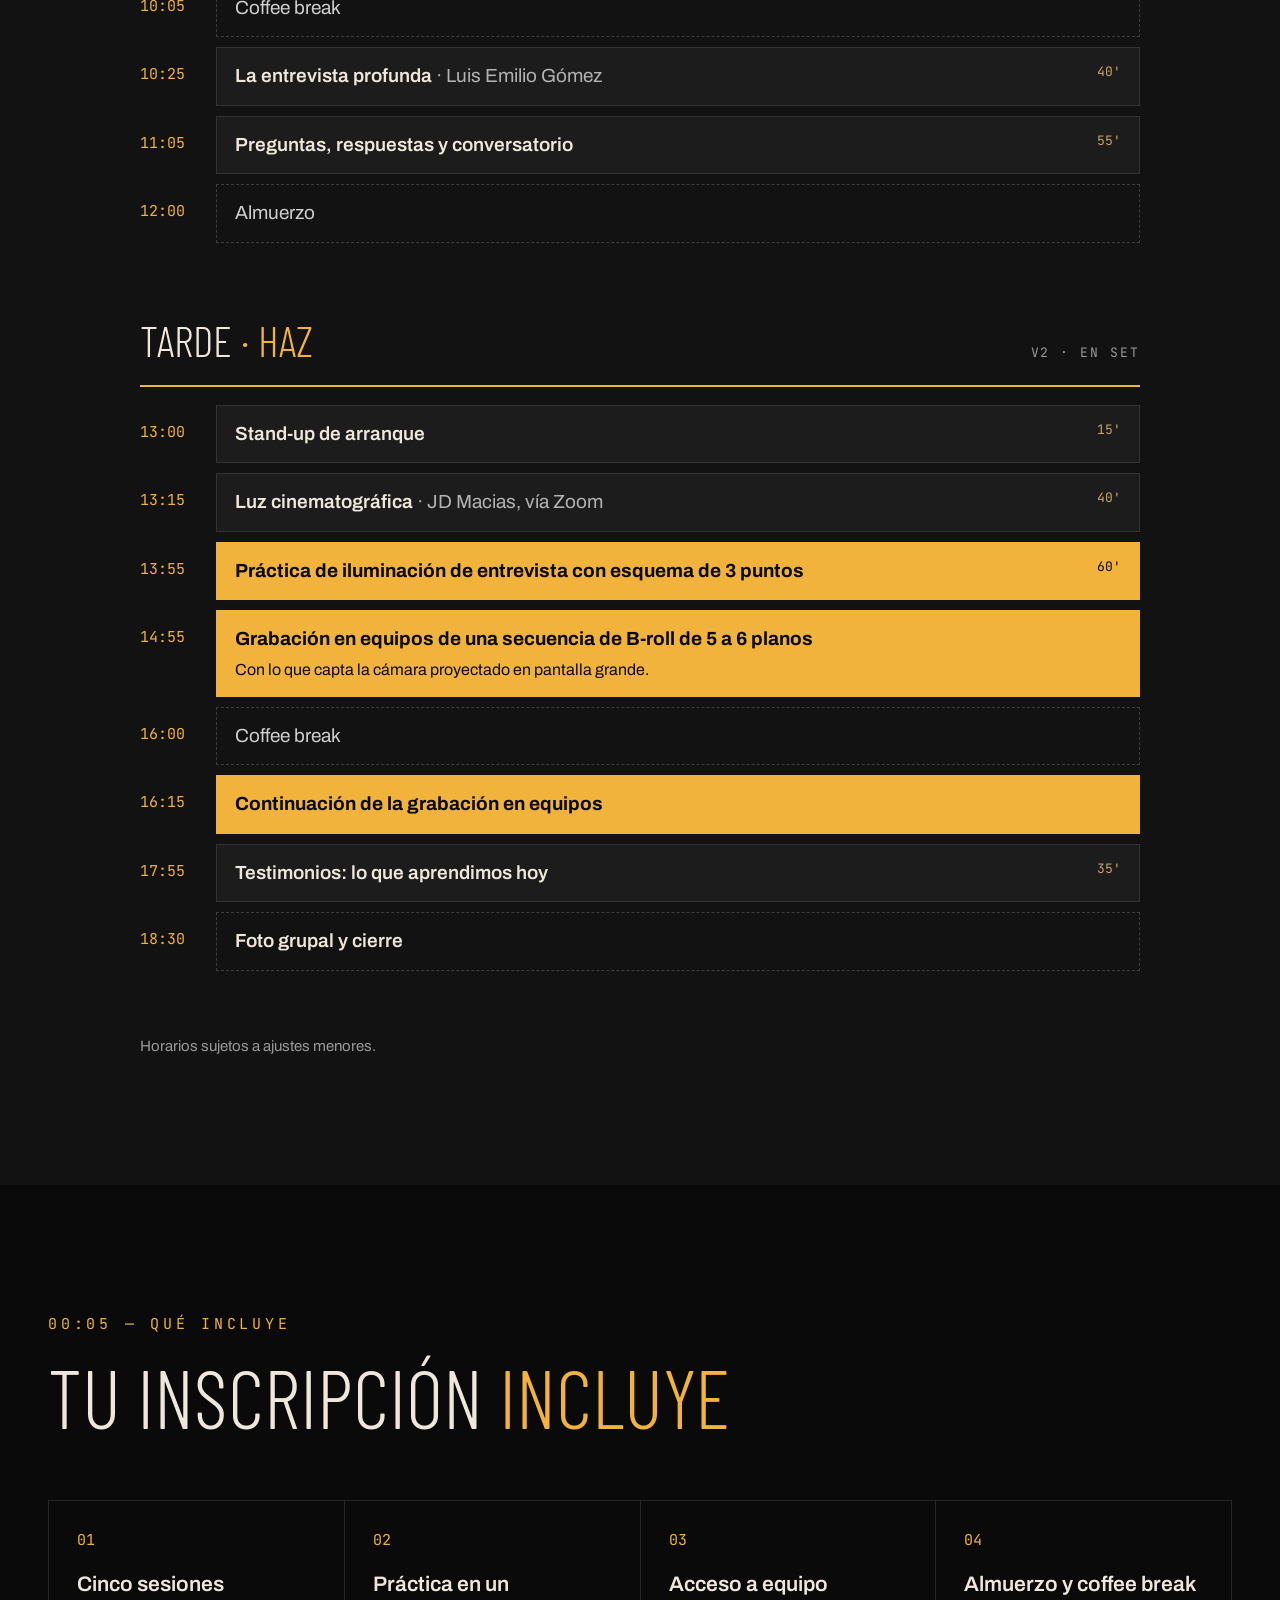
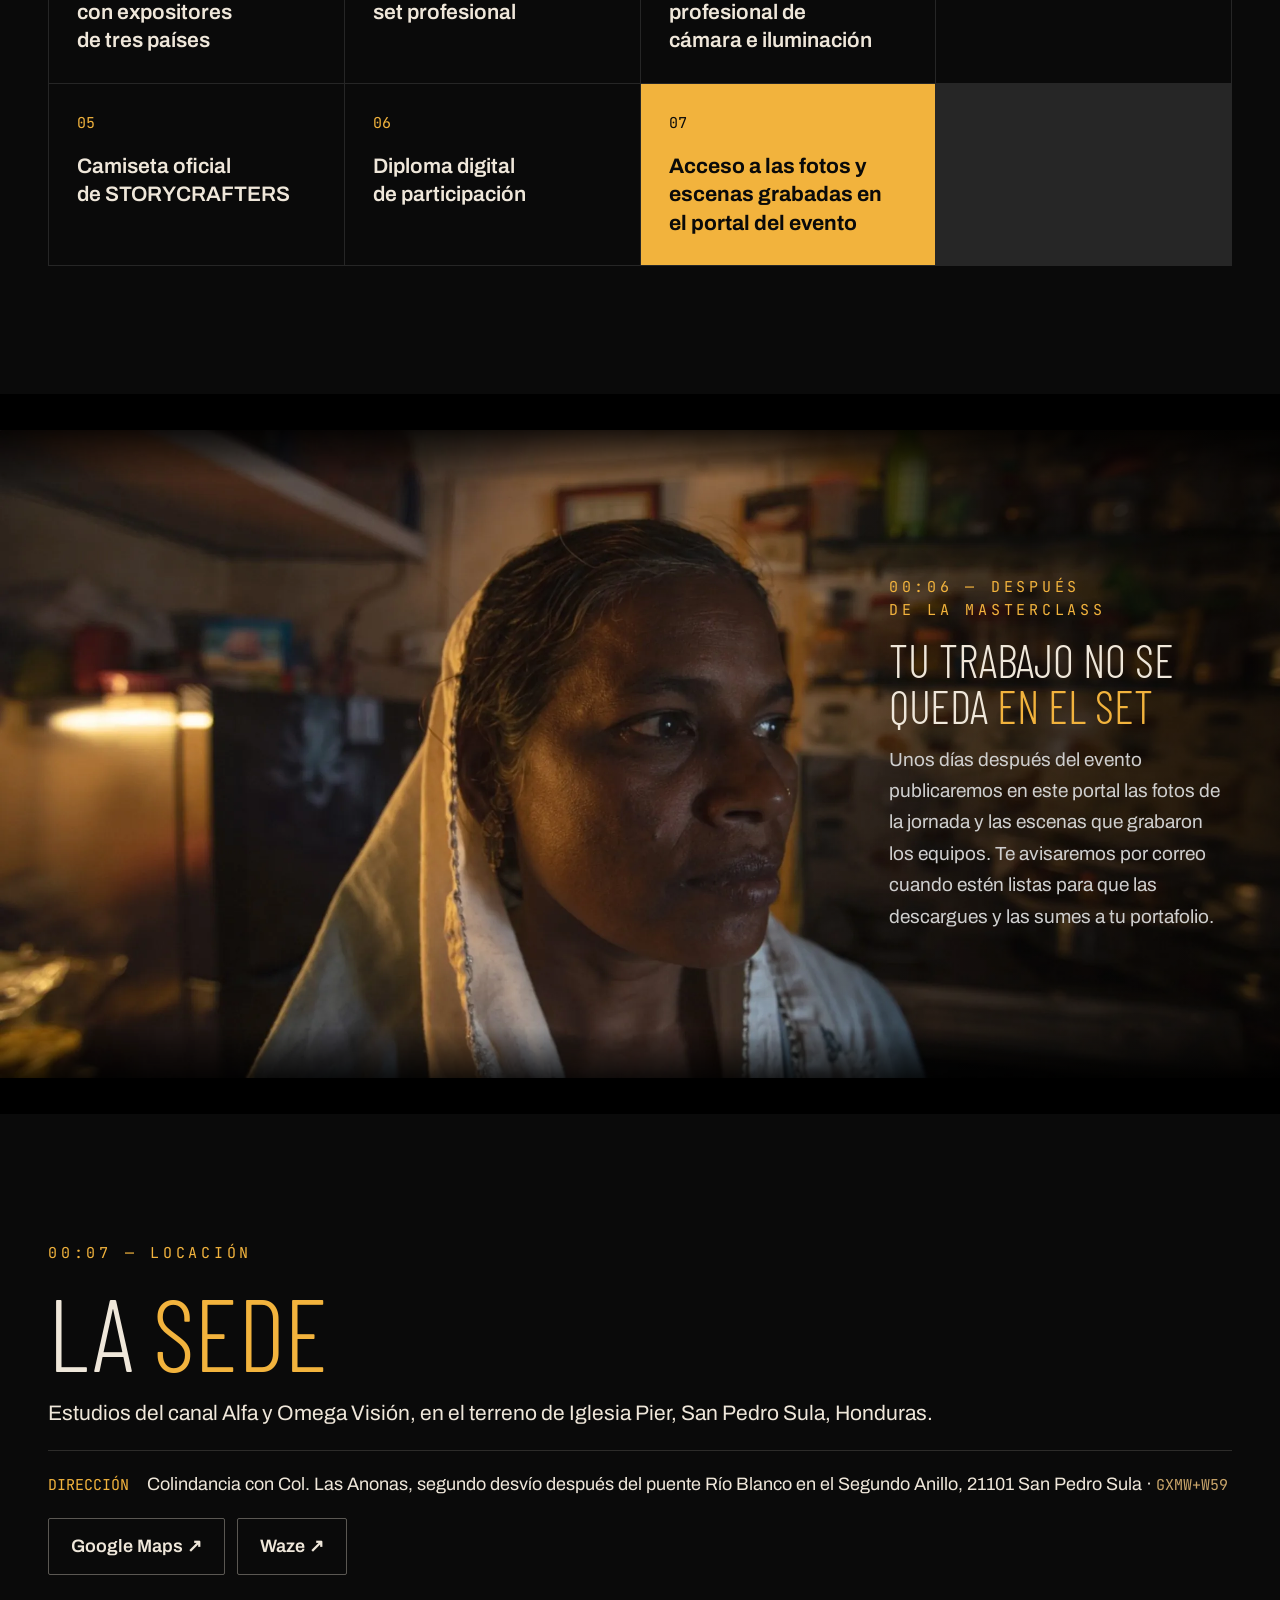
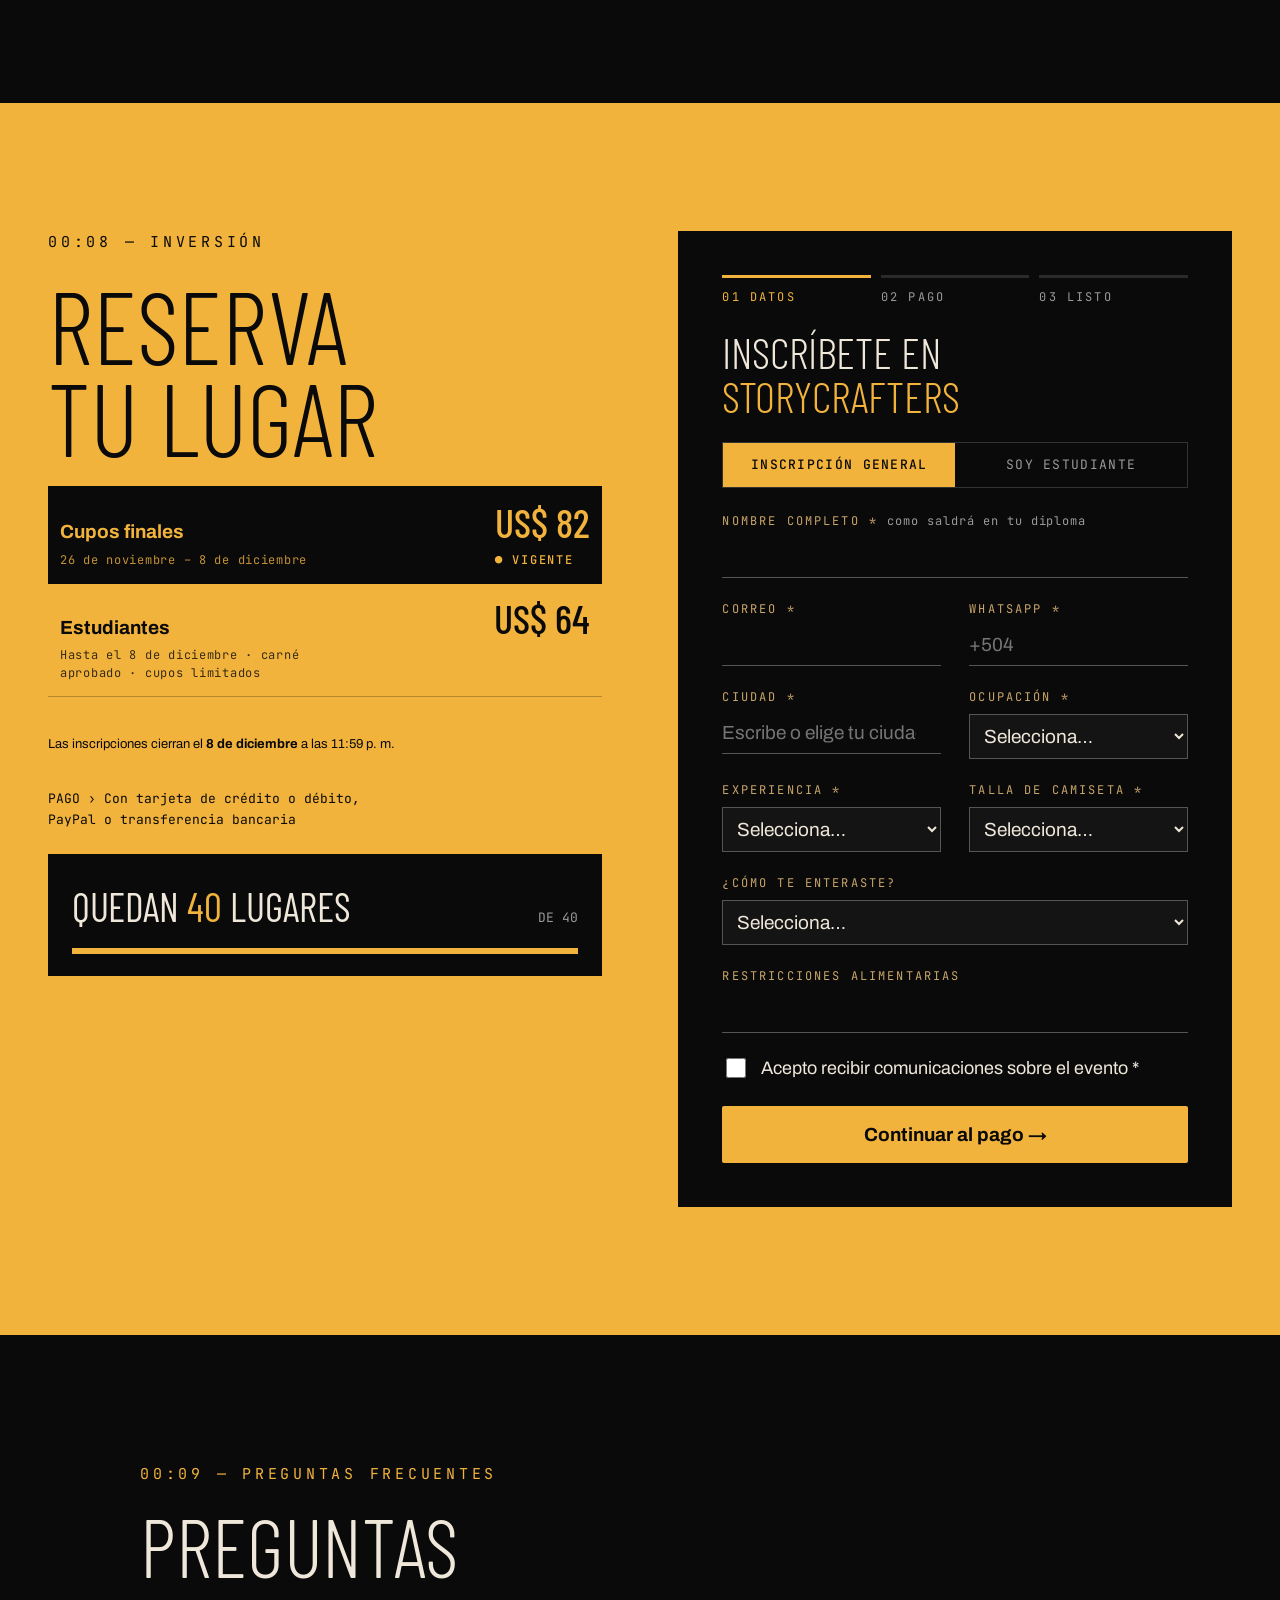
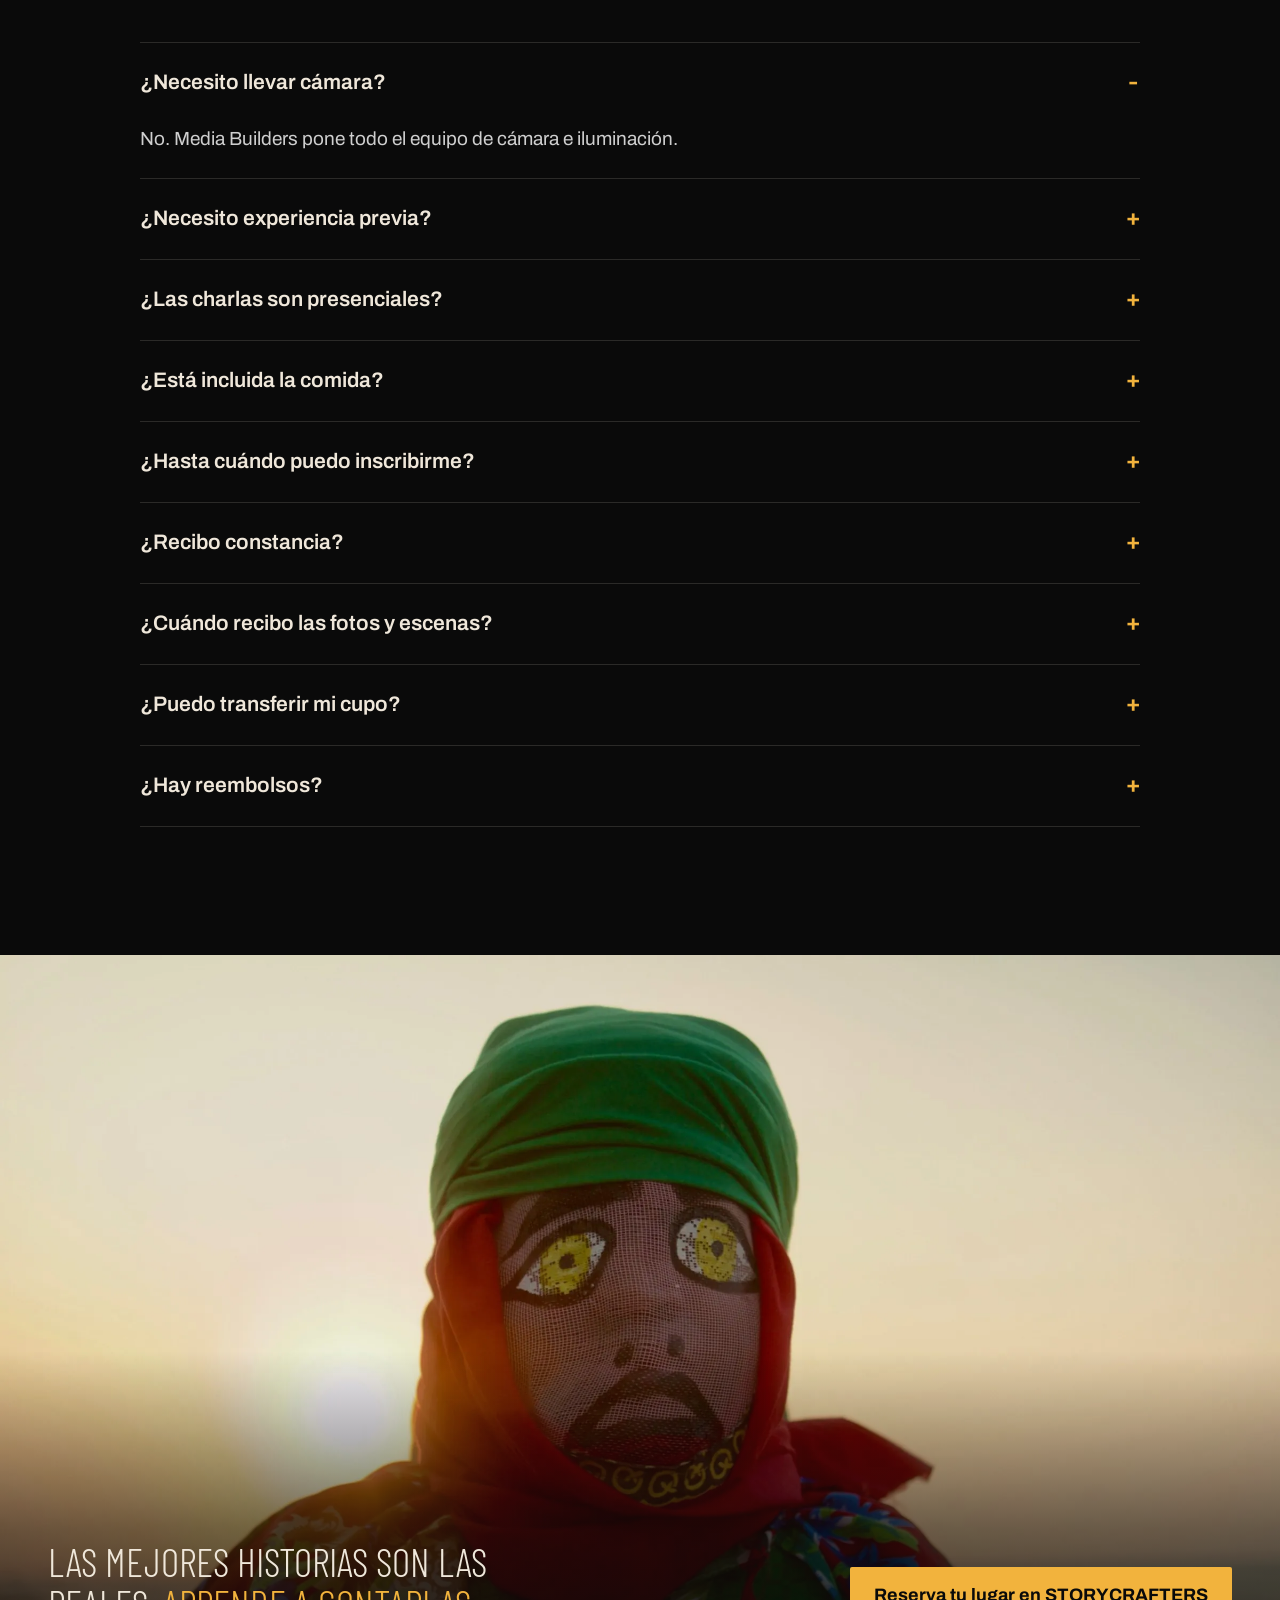
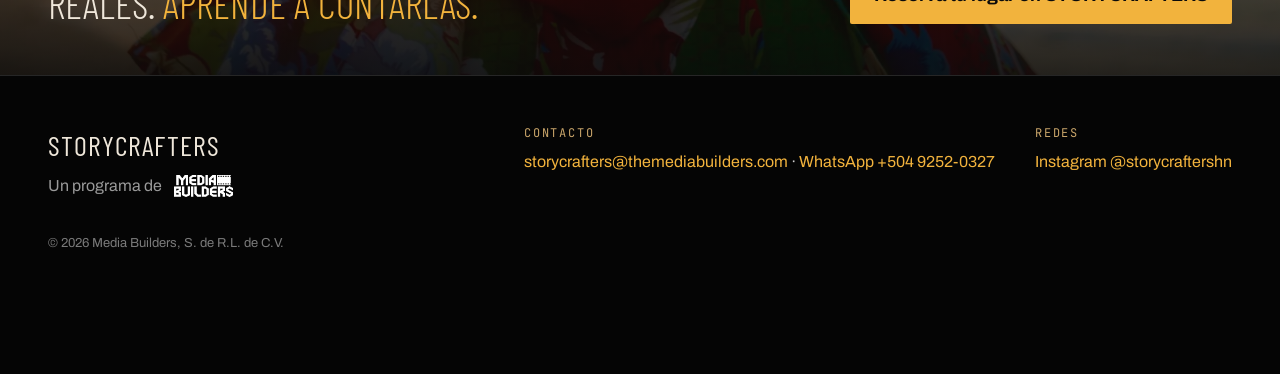
==== commit e731af65: "fix: ordenar la versión de celular (portada, agenda, expositores, pie) Co-Authored-By: Claude Opus 5" ====
--- a/site/index.html
+++ b/site/index.html
@@ -15,7 +15,7 @@
   <link rel="preconnect" href="https://fonts.googleapis.com">
   <link rel="preconnect" href="https://fonts.gstatic.com" crossorigin>
   <link href="https://fonts.googleapis.com/css2?family=Barlow+Condensed:wght@200;300;400;500&family=Archivo:wght@400;500;600;700&family=JetBrains+Mono:wght@400;500&display=swap" rel="stylesheet">
-  <link rel="stylesheet" href="css/styles.css?v=19">
+  <link rel="stylesheet" href="css/styles.css?v=20">
 </head>
 <body>
 
@@ -563,7 +563,7 @@
     <div class="footer__cols">
       <div class="footer__col">
         <span class="footer__col-title">CONTACTO</span>
-        <span><a href="mailto:storycrafters@themediabuilders.com">storycrafters@themediabuilders.com</a> · <a href="https://wa.me/50492520327?text=Hola%2C%20tengo%20una%20pregunta%20sobre%20STORYCRAFTERS" target="_blank" rel="noopener">WhatsApp +504 9252-0327</a></span>
+        <span><a href="mailto:storycrafters@themediabuilders.com">storycrafters@themediabuilders.com</a><span class="footer__sep"> · </span><a href="https://wa.me/50492520327?text=Hola%2C%20tengo%20una%20pregunta%20sobre%20STORYCRAFTERS" target="_blank" rel="noopener">WhatsApp +504 9252-0327</a></span>
       </div>
       <div class="footer__col">
         <span class="footer__col-title">REDES</span>
@@ -609,7 +609,7 @@
   <a href="#inscripcion" class="btn btn--primary">Inscribirme</a>
 </div>
 
-<script src="js/script.js?v=5"></script>
+<script src="js/script.js?v=6"></script>
 <script src="js/inscripcion.js?v=13"></script>
 </body>
 </html>
--- a/site/css/styles.css
+++ b/site/css/styles.css
@@ -1034,4 +1034,22 @@
   .nav { display: none; }
   .sticky-cta { display: flex; }
   .chat { bottom: 84px; }
-}
+  /* En celular la barra inferior ya tiene "Inscribirme": se quita el duplicado del encabezado */
+  .header .btn { display: none; }
+  /* La fecha vertical choca con el logo; la fecha ya aparece en los datos del hero */
+  .hero__date { display: none; }
+  .cell--include { min-height: 0; }
+  .speaker__photo { aspect-ratio: 1 / 1; }
+  .speaker__photo img { object-position: 50% 25%; }
+  /* Agenda: subtítulo bajo el título y duración siempre en su propia línea */
+  .agenda__head { flex-direction: column; align-items: flex-start; gap: 6px; }
+  .row__body { flex-direction: column; gap: 6px; }
+  .footer__col a { display: block; }
+  .footer__sep { display: none; }
+  /* Que la barra inferior no tape el final de la página */
+  body { padding-bottom: calc(76px + env(safe-area-inset-bottom)); }
+  .sticky-cta, .chat { transition: transform .25s ease, opacity .25s ease; }
+  .hero-cta-visible .sticky-cta { transform: translateY(100%); opacity: 0; pointer-events: none; }
+  .hero-cta-visible .chat { opacity: 0; pointer-events: none; }
+  .hero__actions .btn { flex: 1 1 0; text-align: center; padding-left: 12px; padding-right: 12px; white-space: nowrap; }
+}
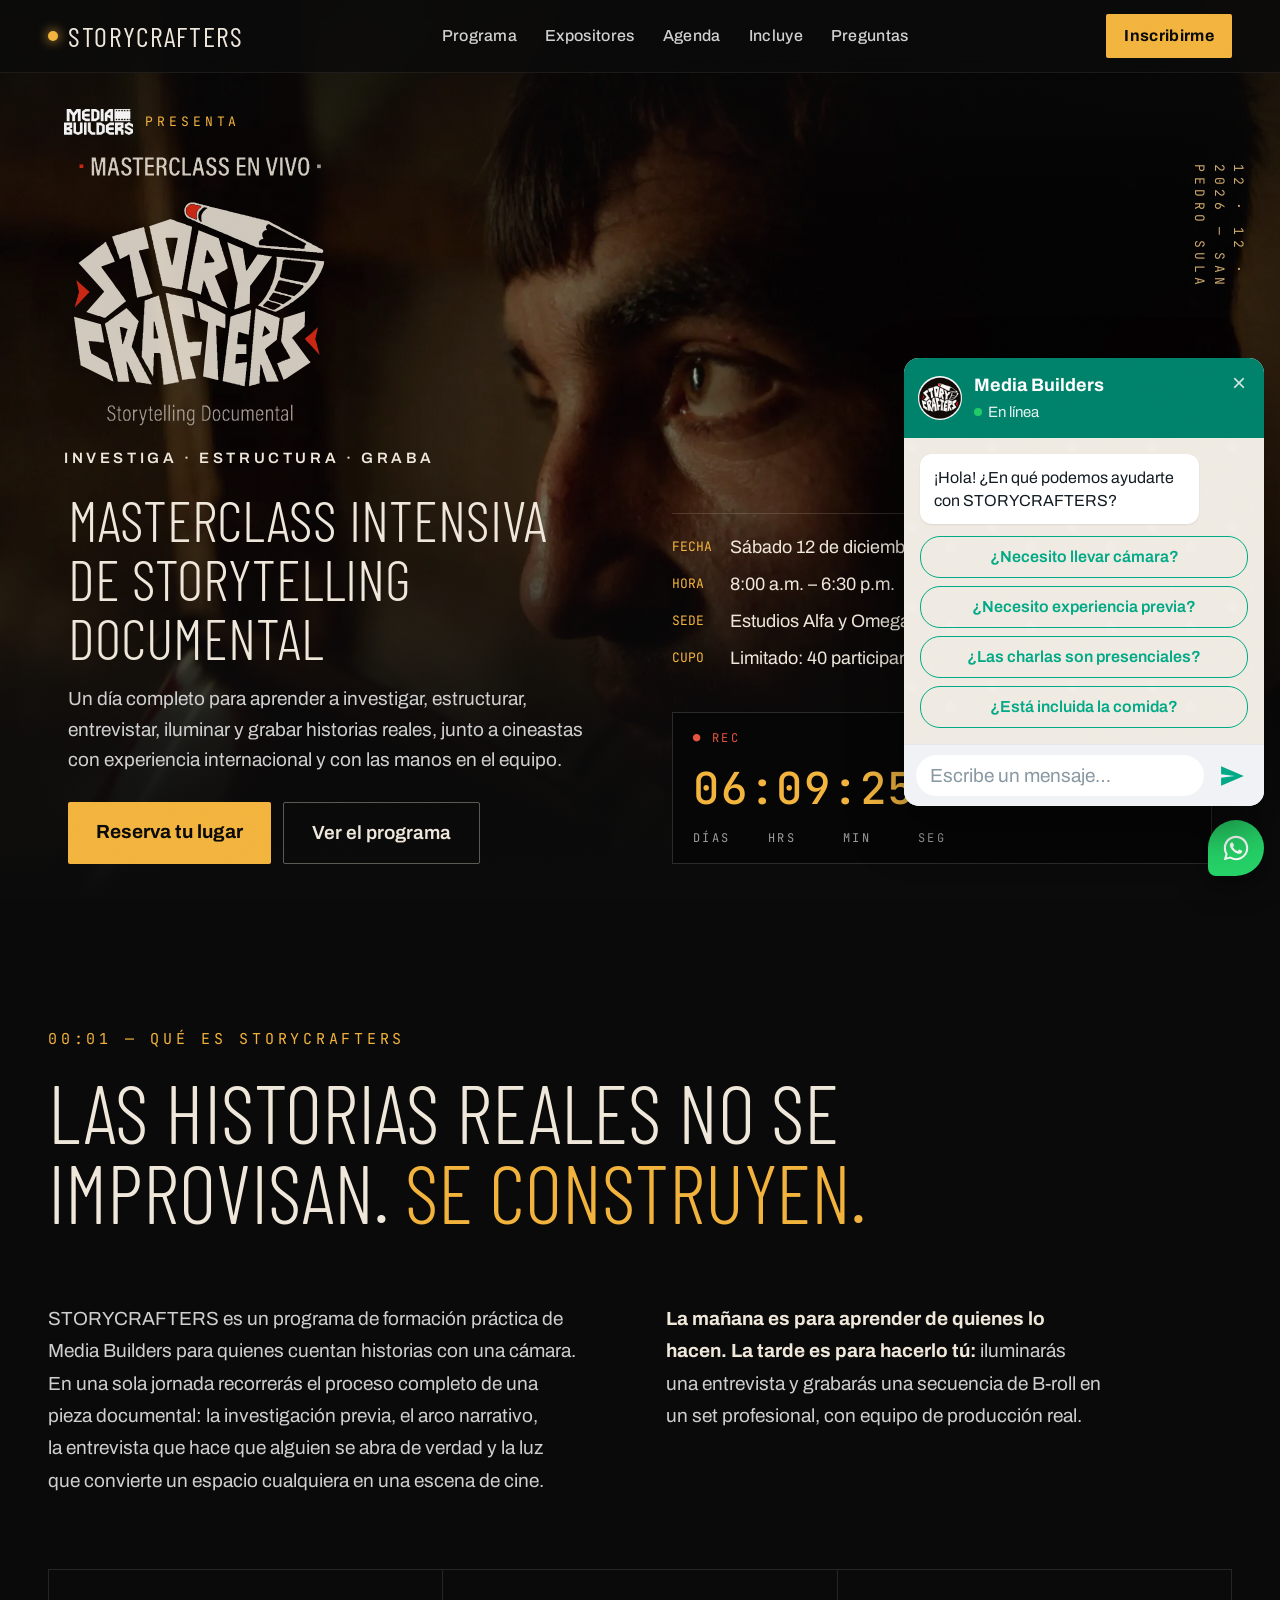
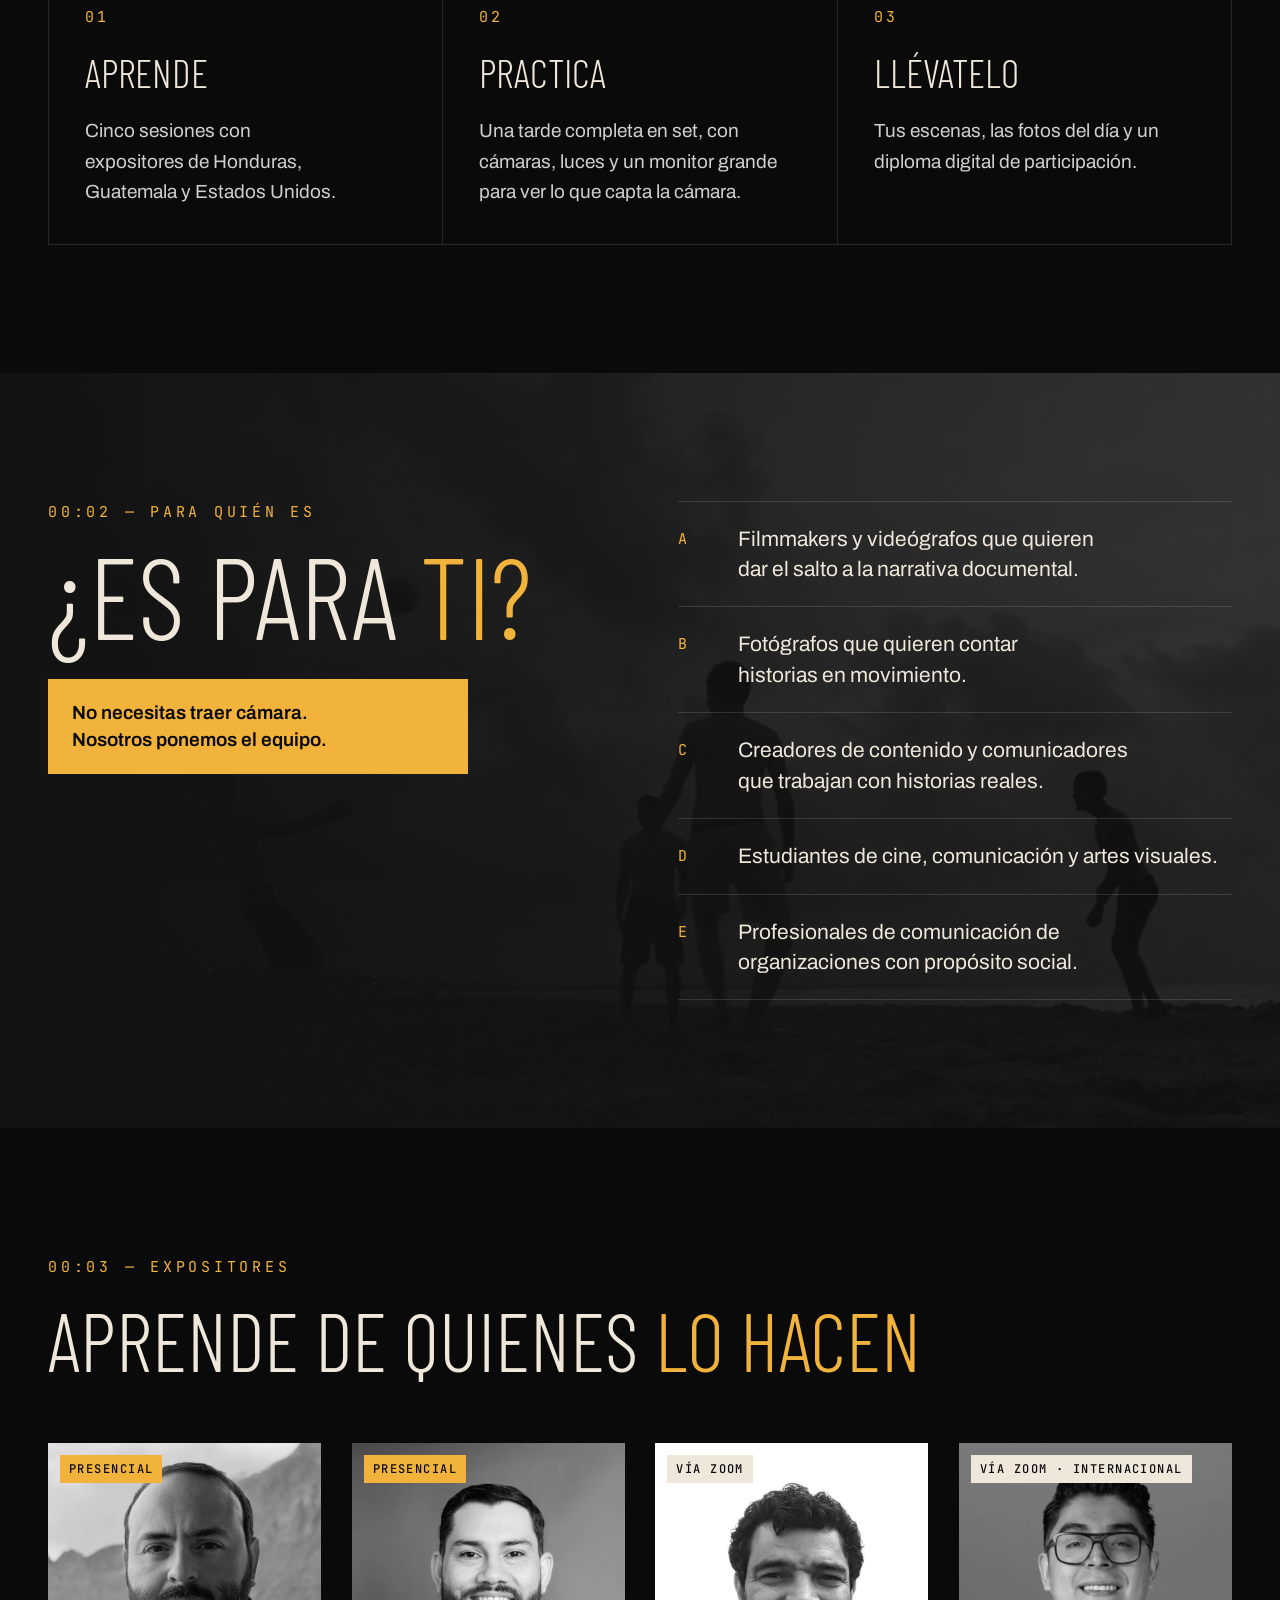
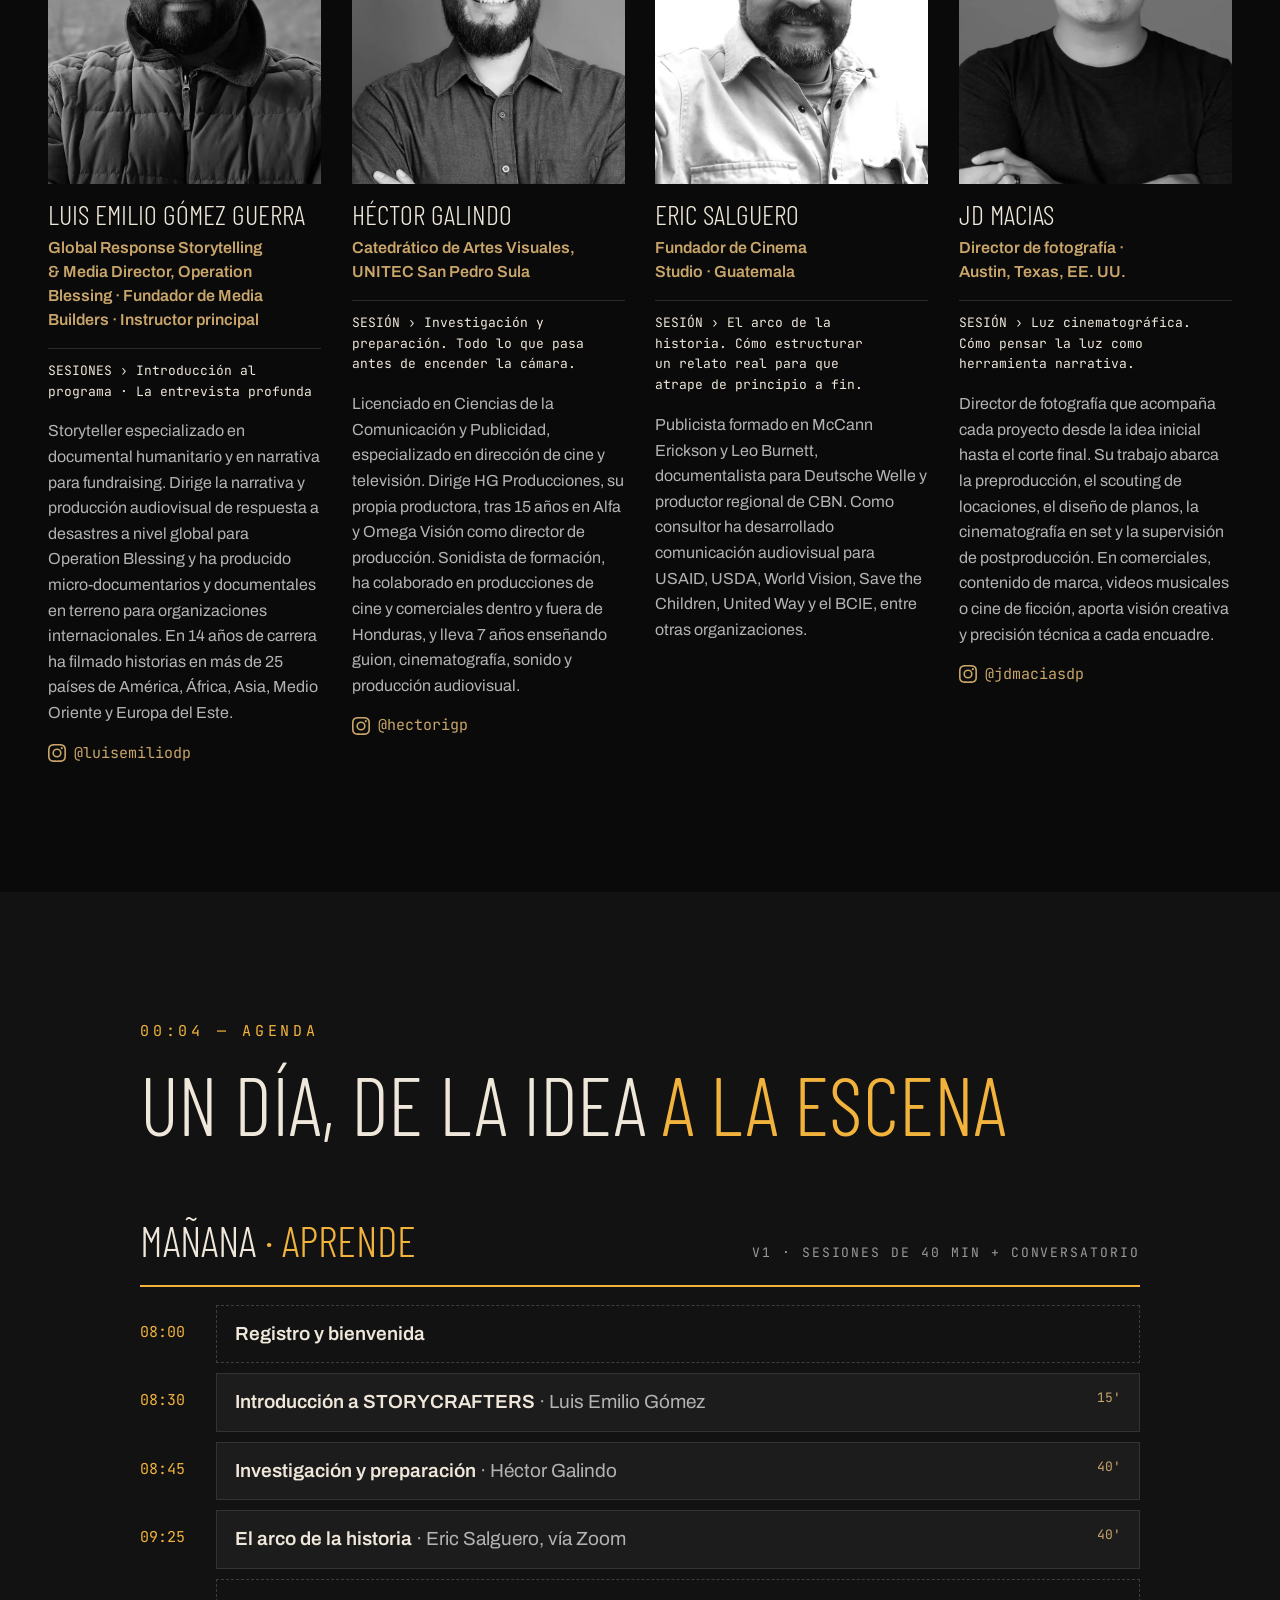
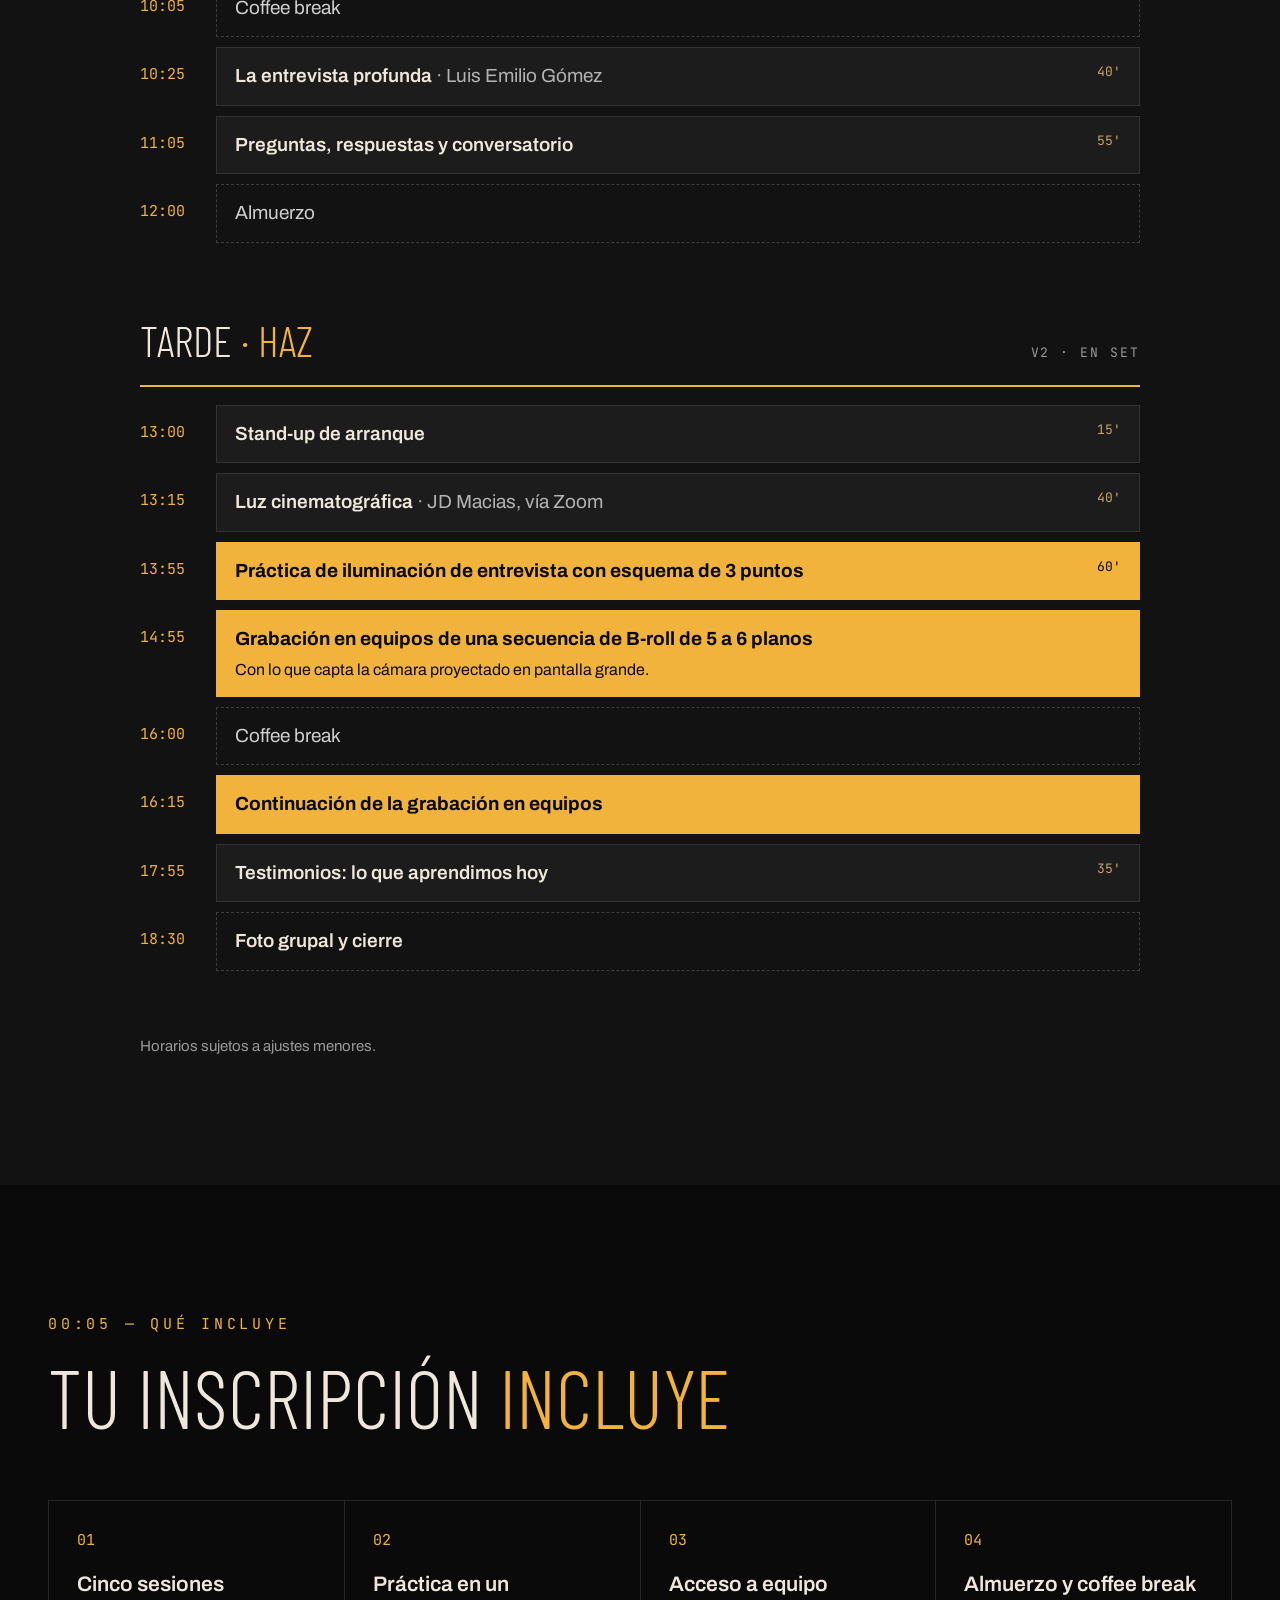
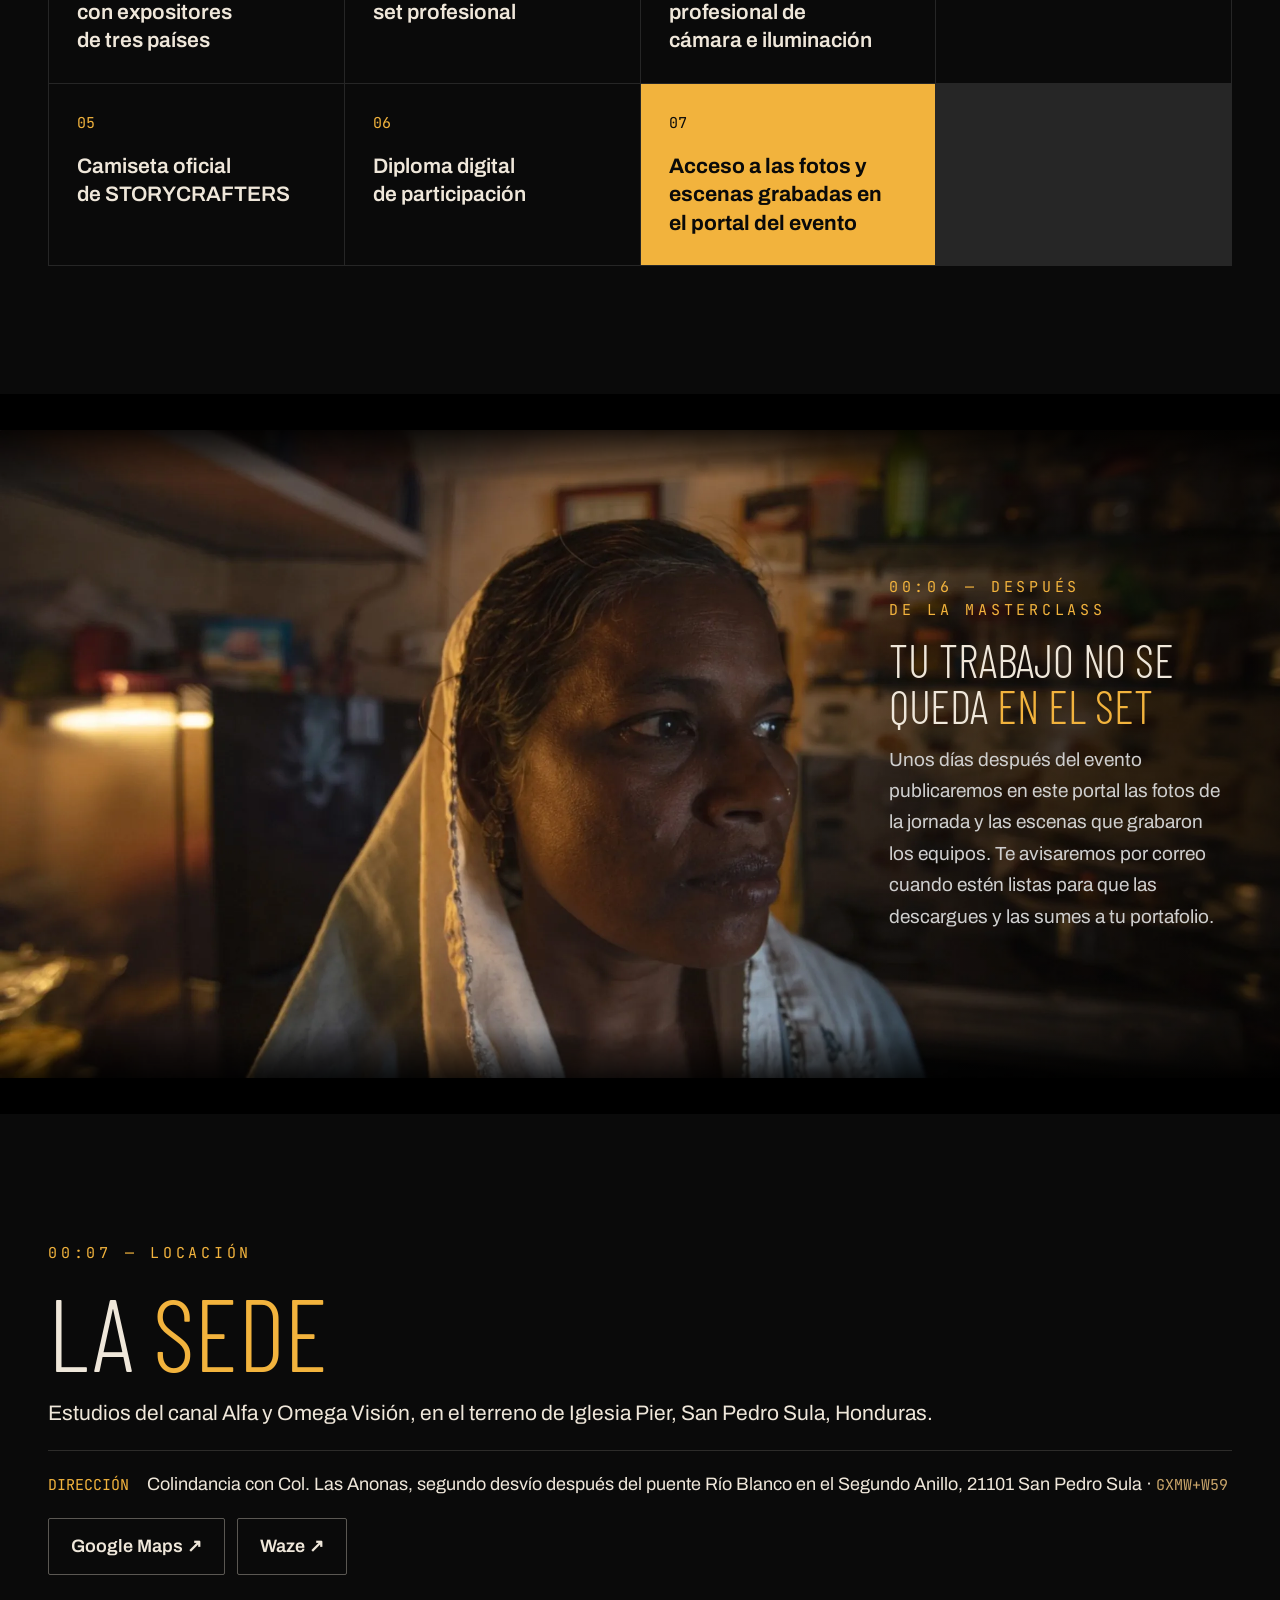
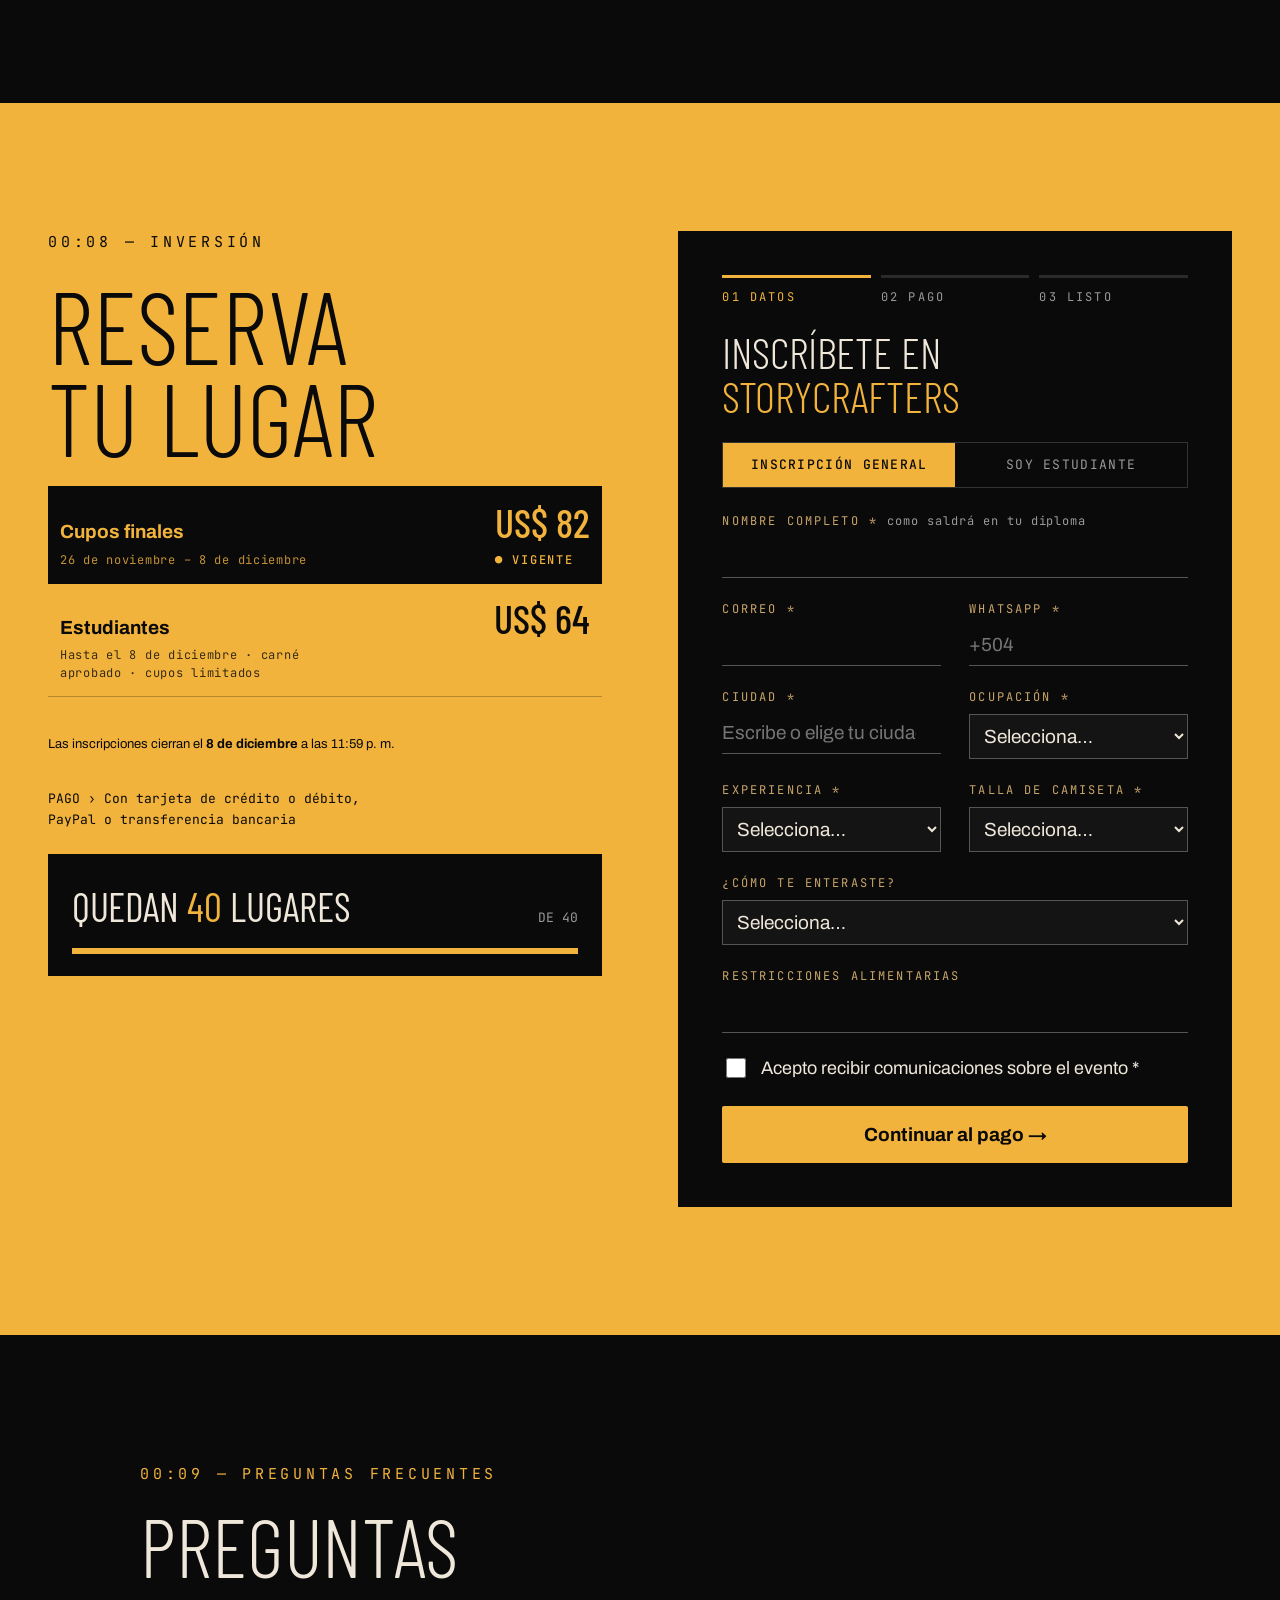
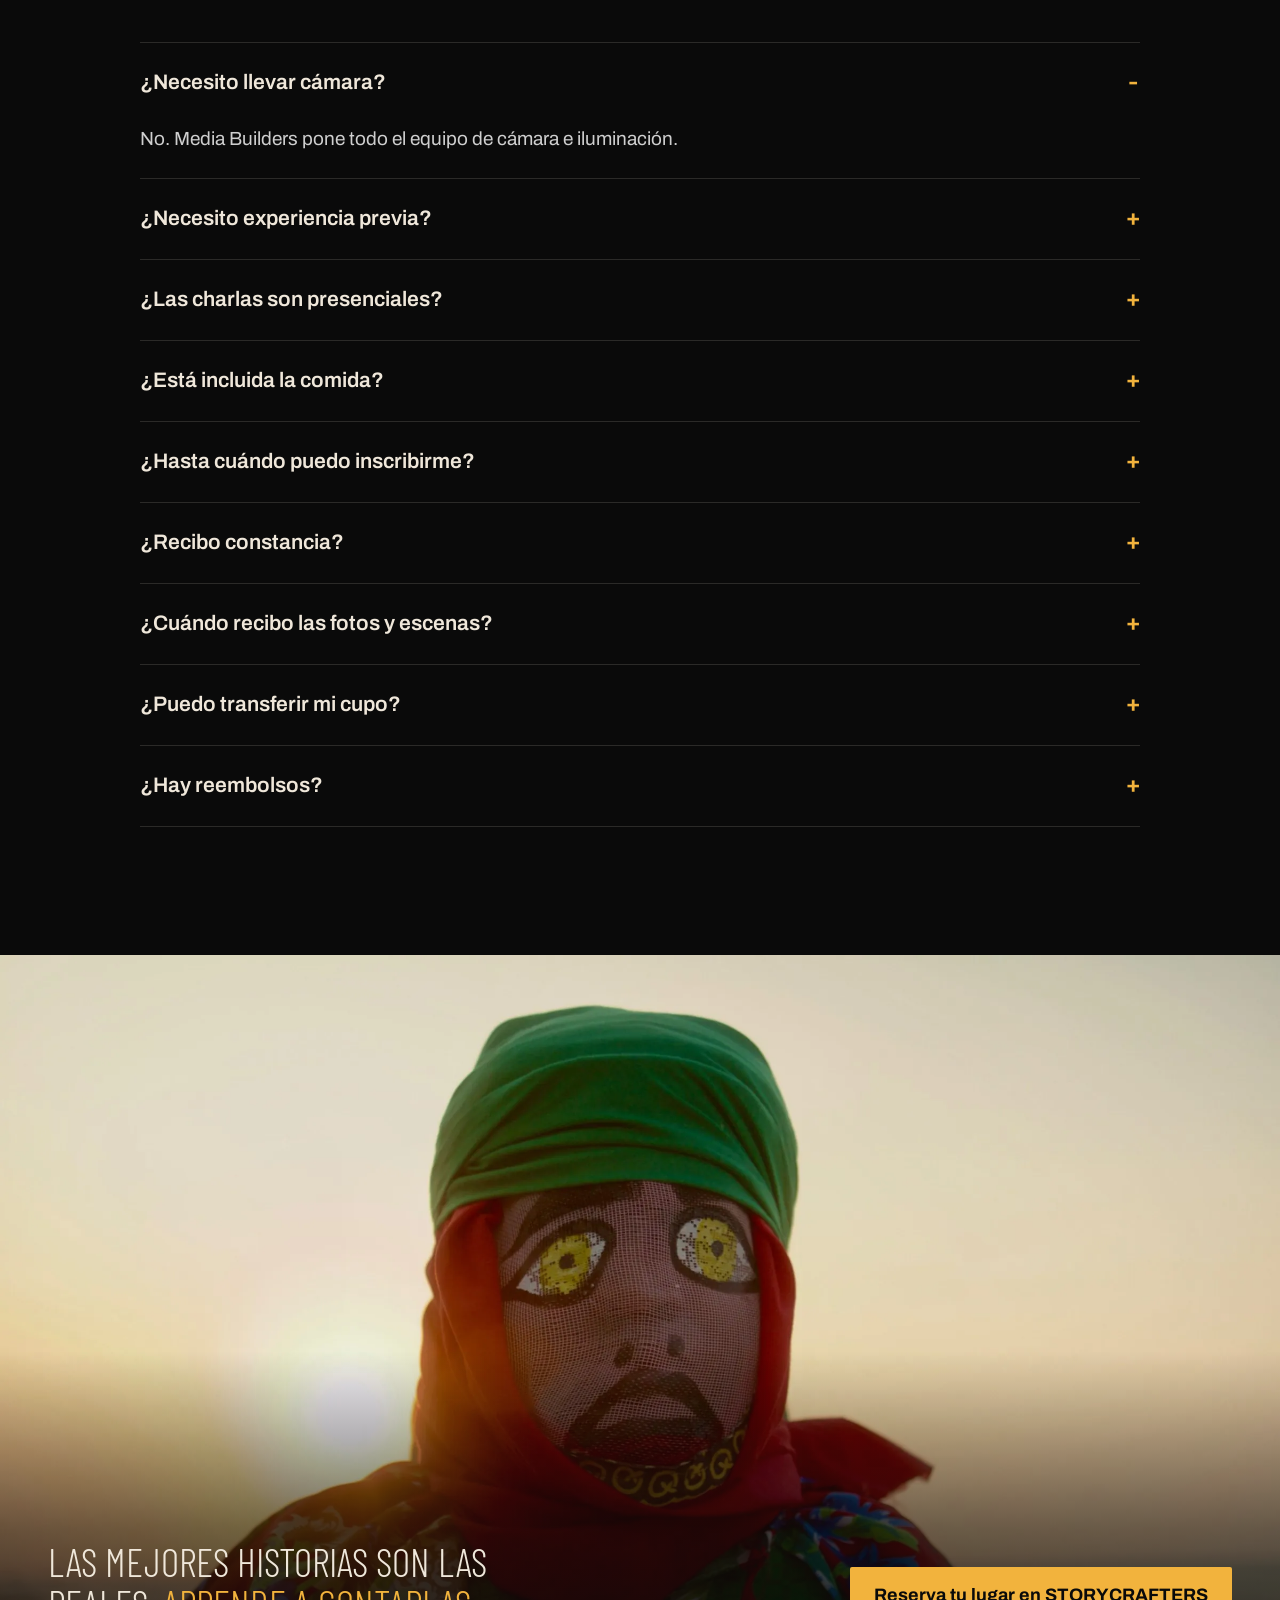
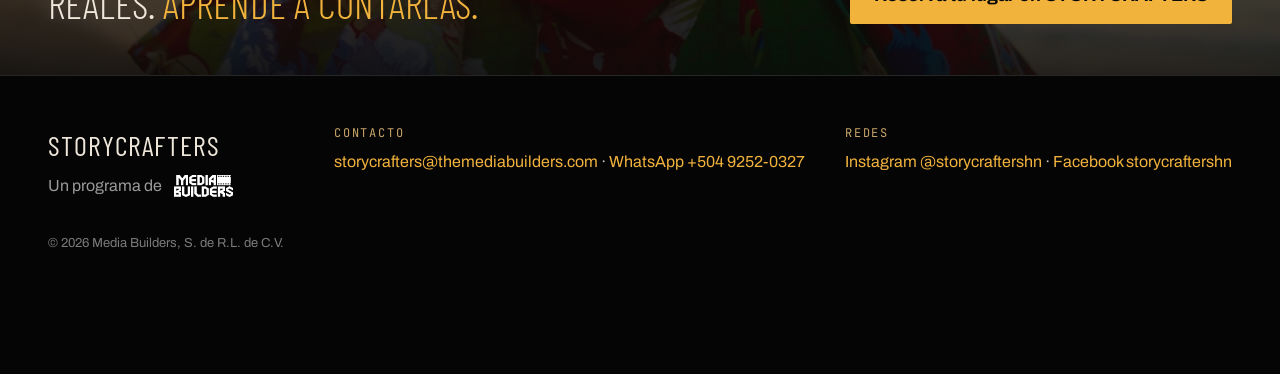
==== commit 7c383679: "feat: agregar la página de Facebook en el pie Co-Authored-By: Claude Opus 5.5 (1M context) <noreply@" ====
--- a/site/index.html
+++ b/site/index.html
@@ -567,7 +567,7 @@
       </div>
       <div class="footer__col">
         <span class="footer__col-title">REDES</span>
-        <span><a href="https://www.instagram.com/storycraftershn/" target="_blank" rel="noopener">Instagram @storycraftershn</a></span>
+        <span><a href="https://www.instagram.com/storycraftershn/" target="_blank" rel="noopener">Instagram @storycraftershn</a><span class="footer__sep"> · </span><a href="https://www.facebook.com/storycraftershn" target="_blank" rel="noopener">Facebook storycraftershn</a></span>
       </div>
     </div>
   </div>
